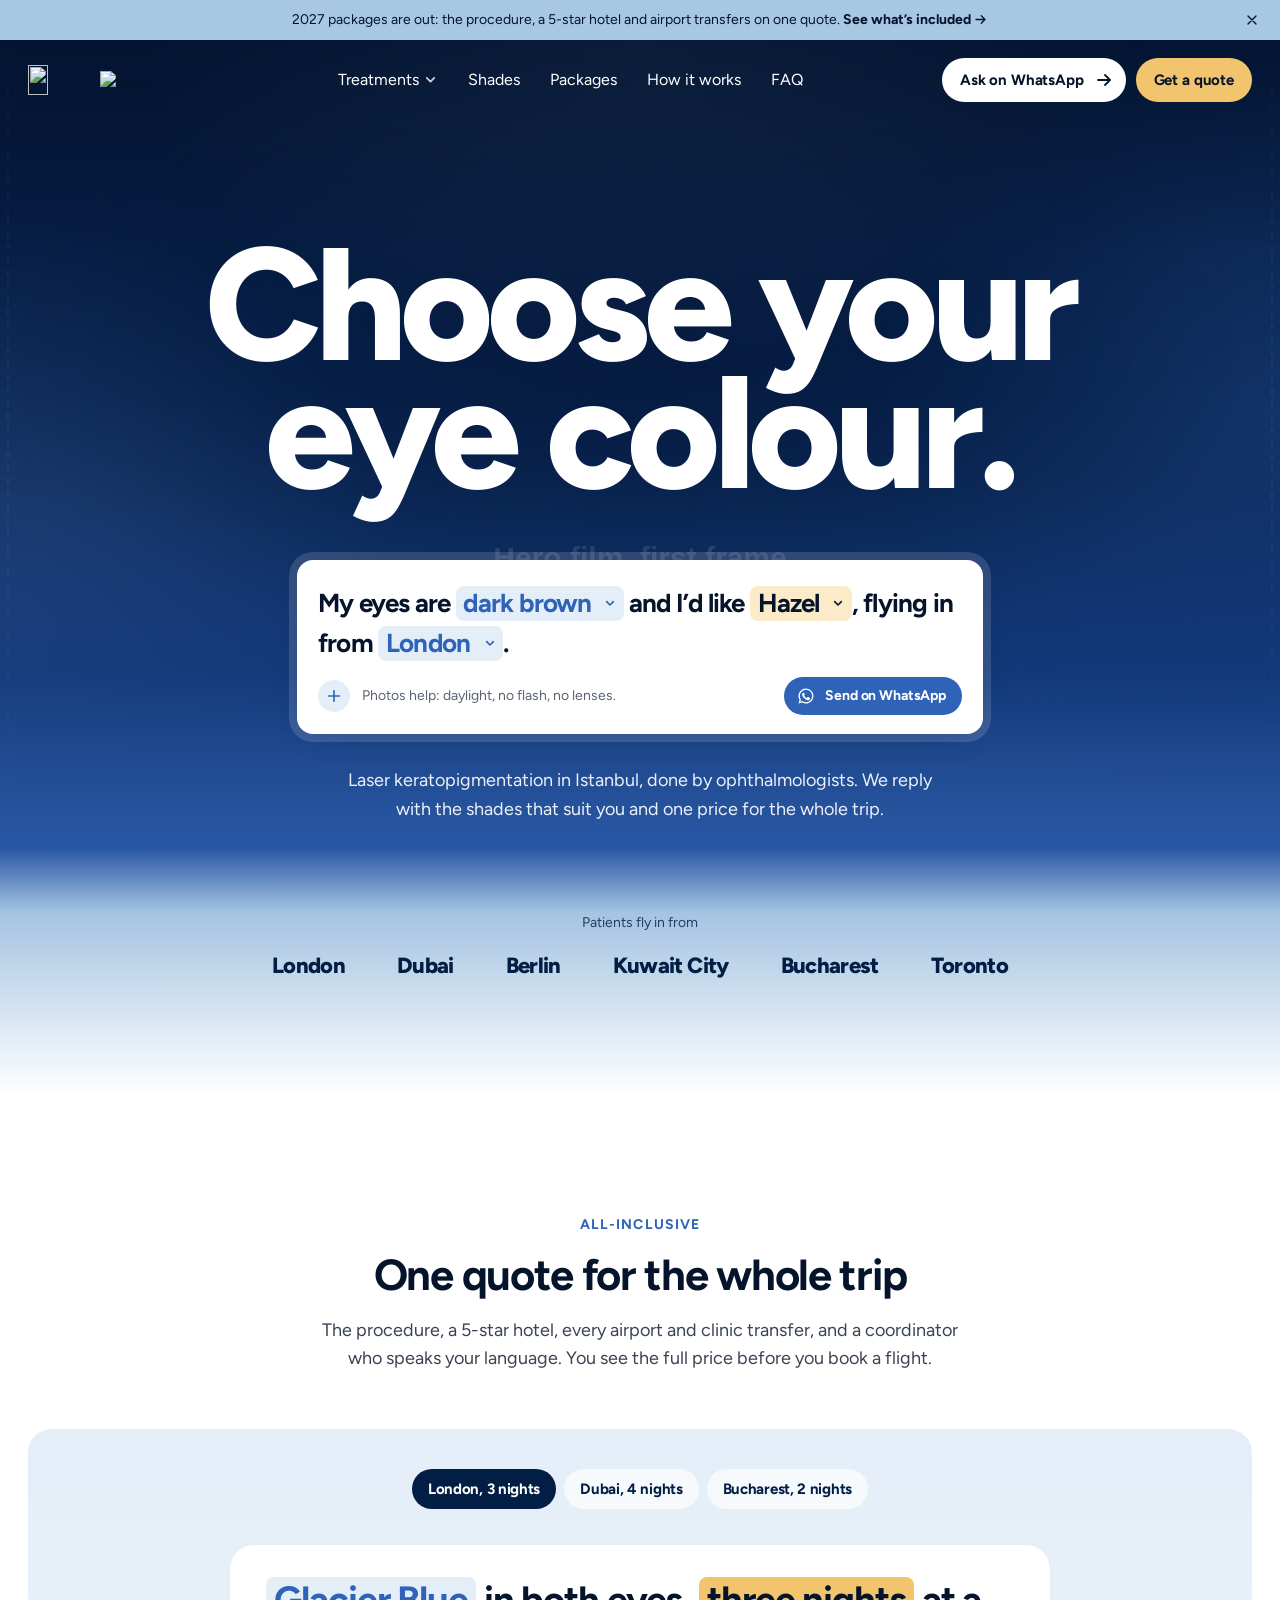
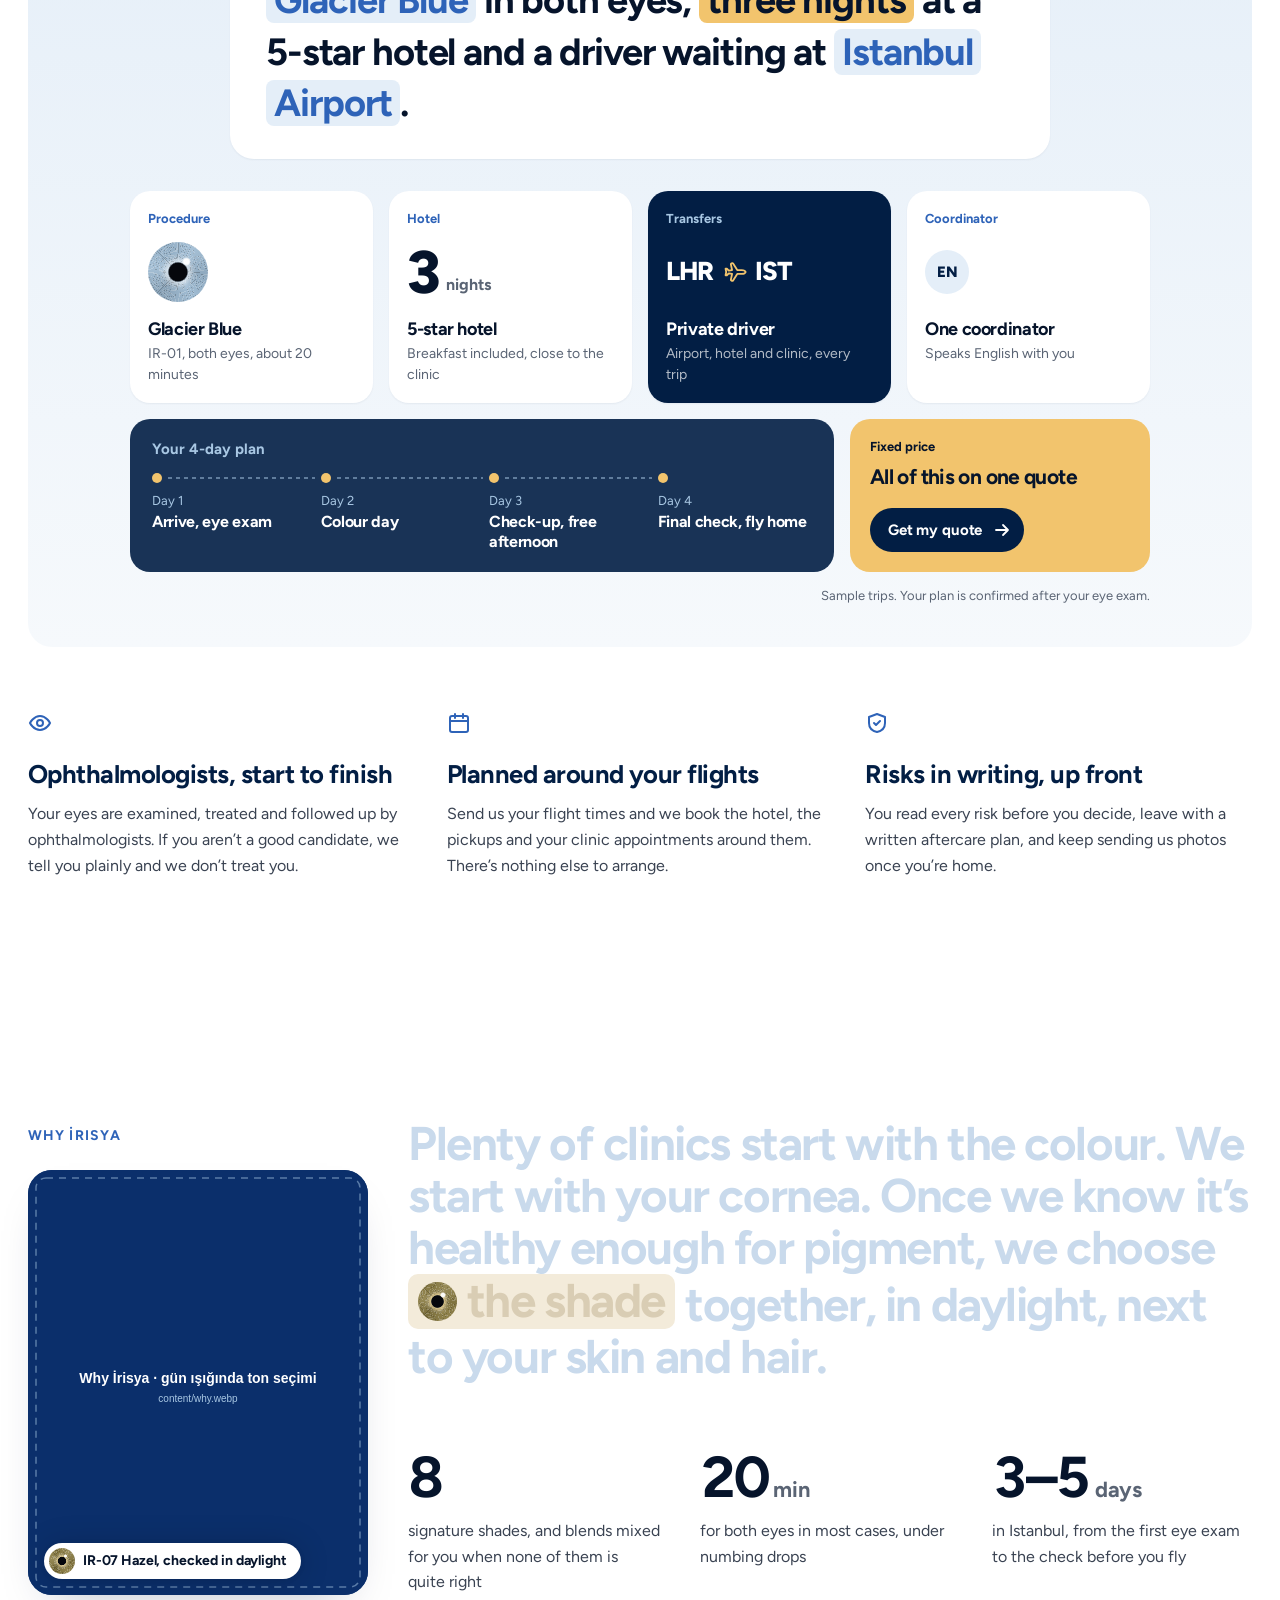
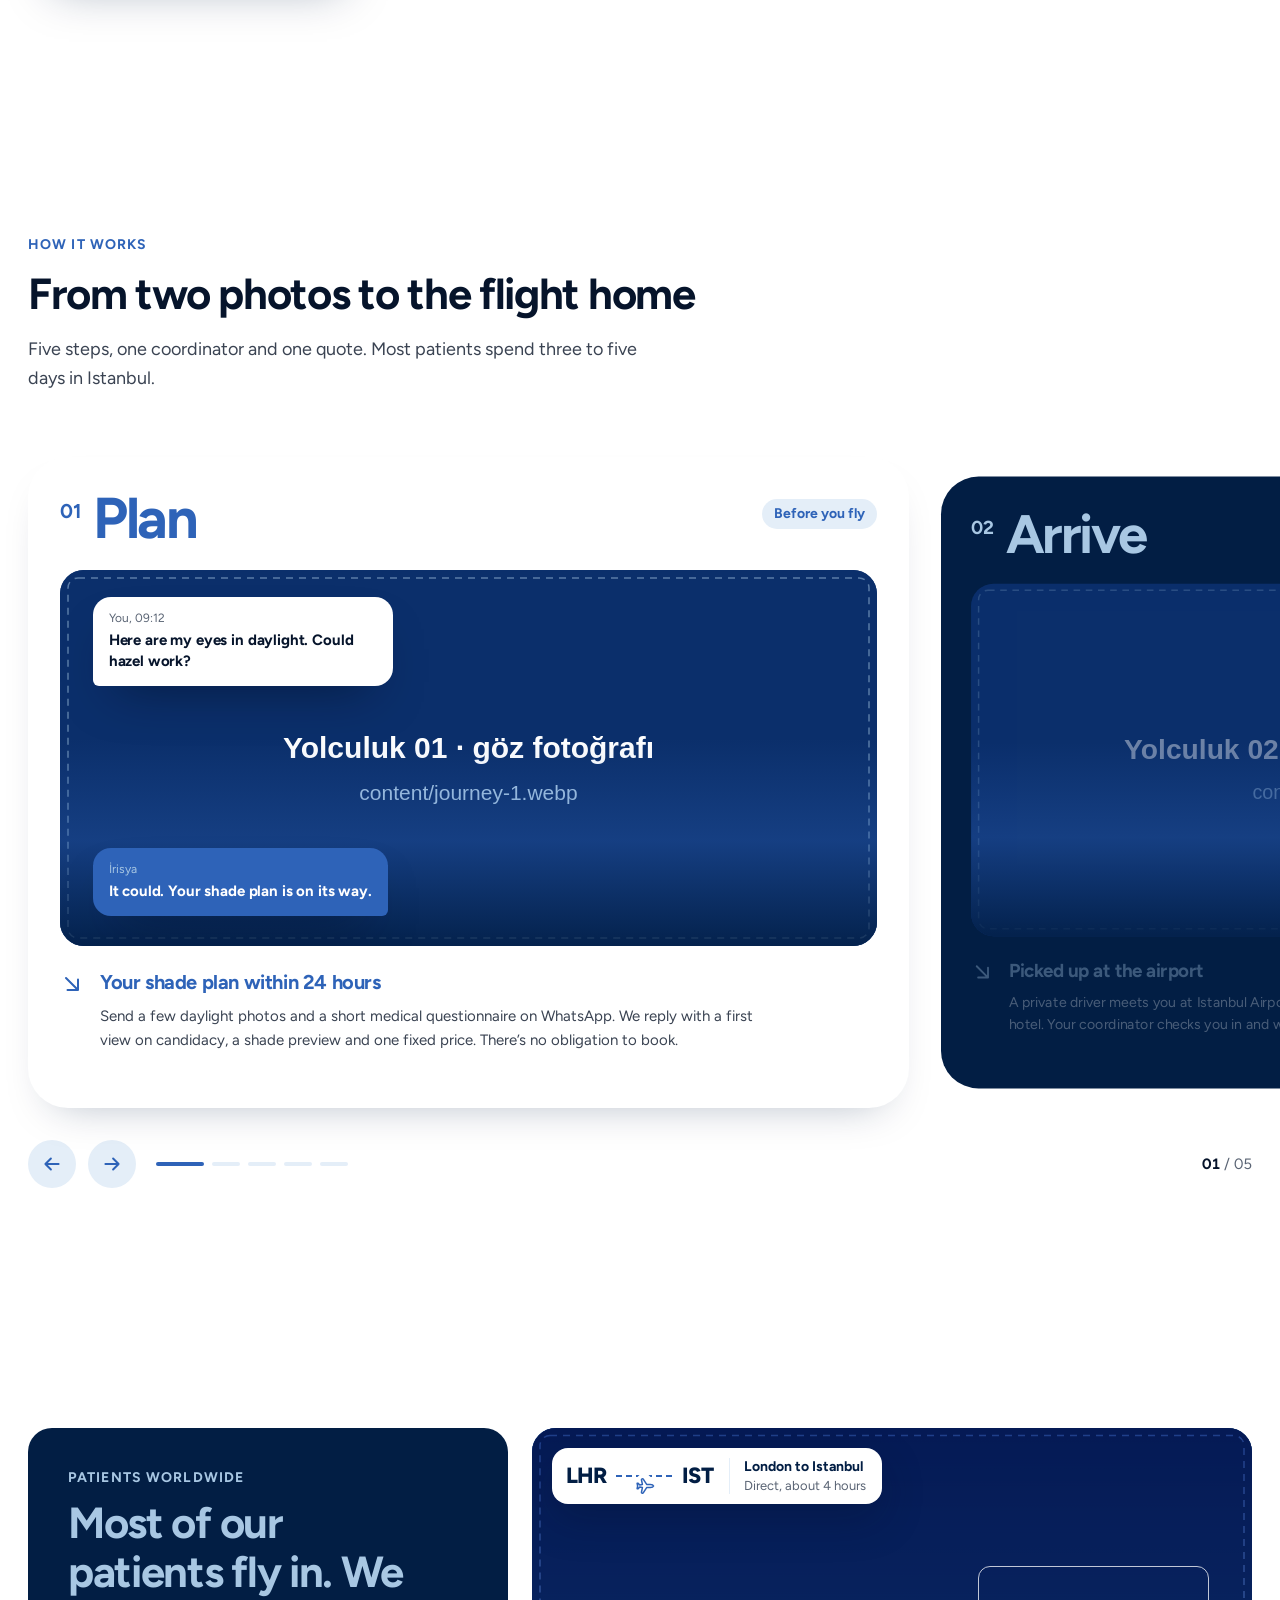
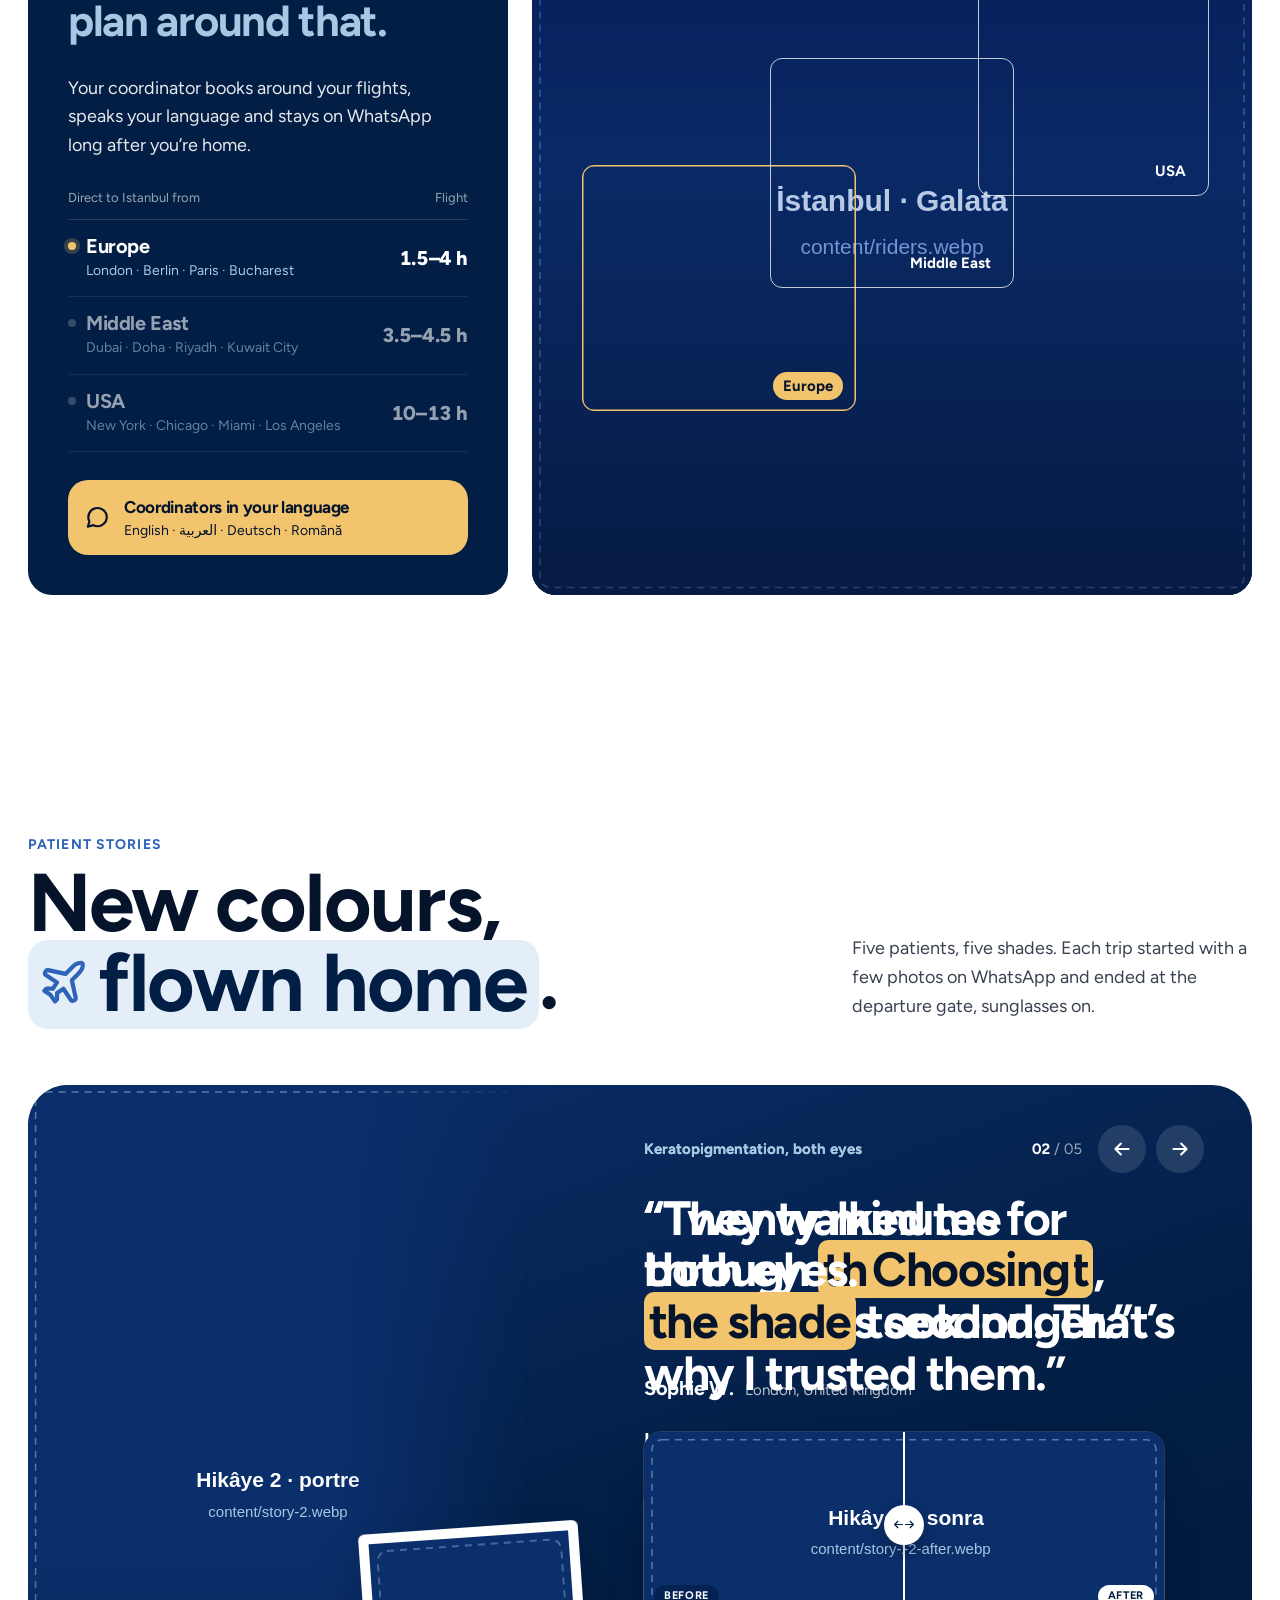
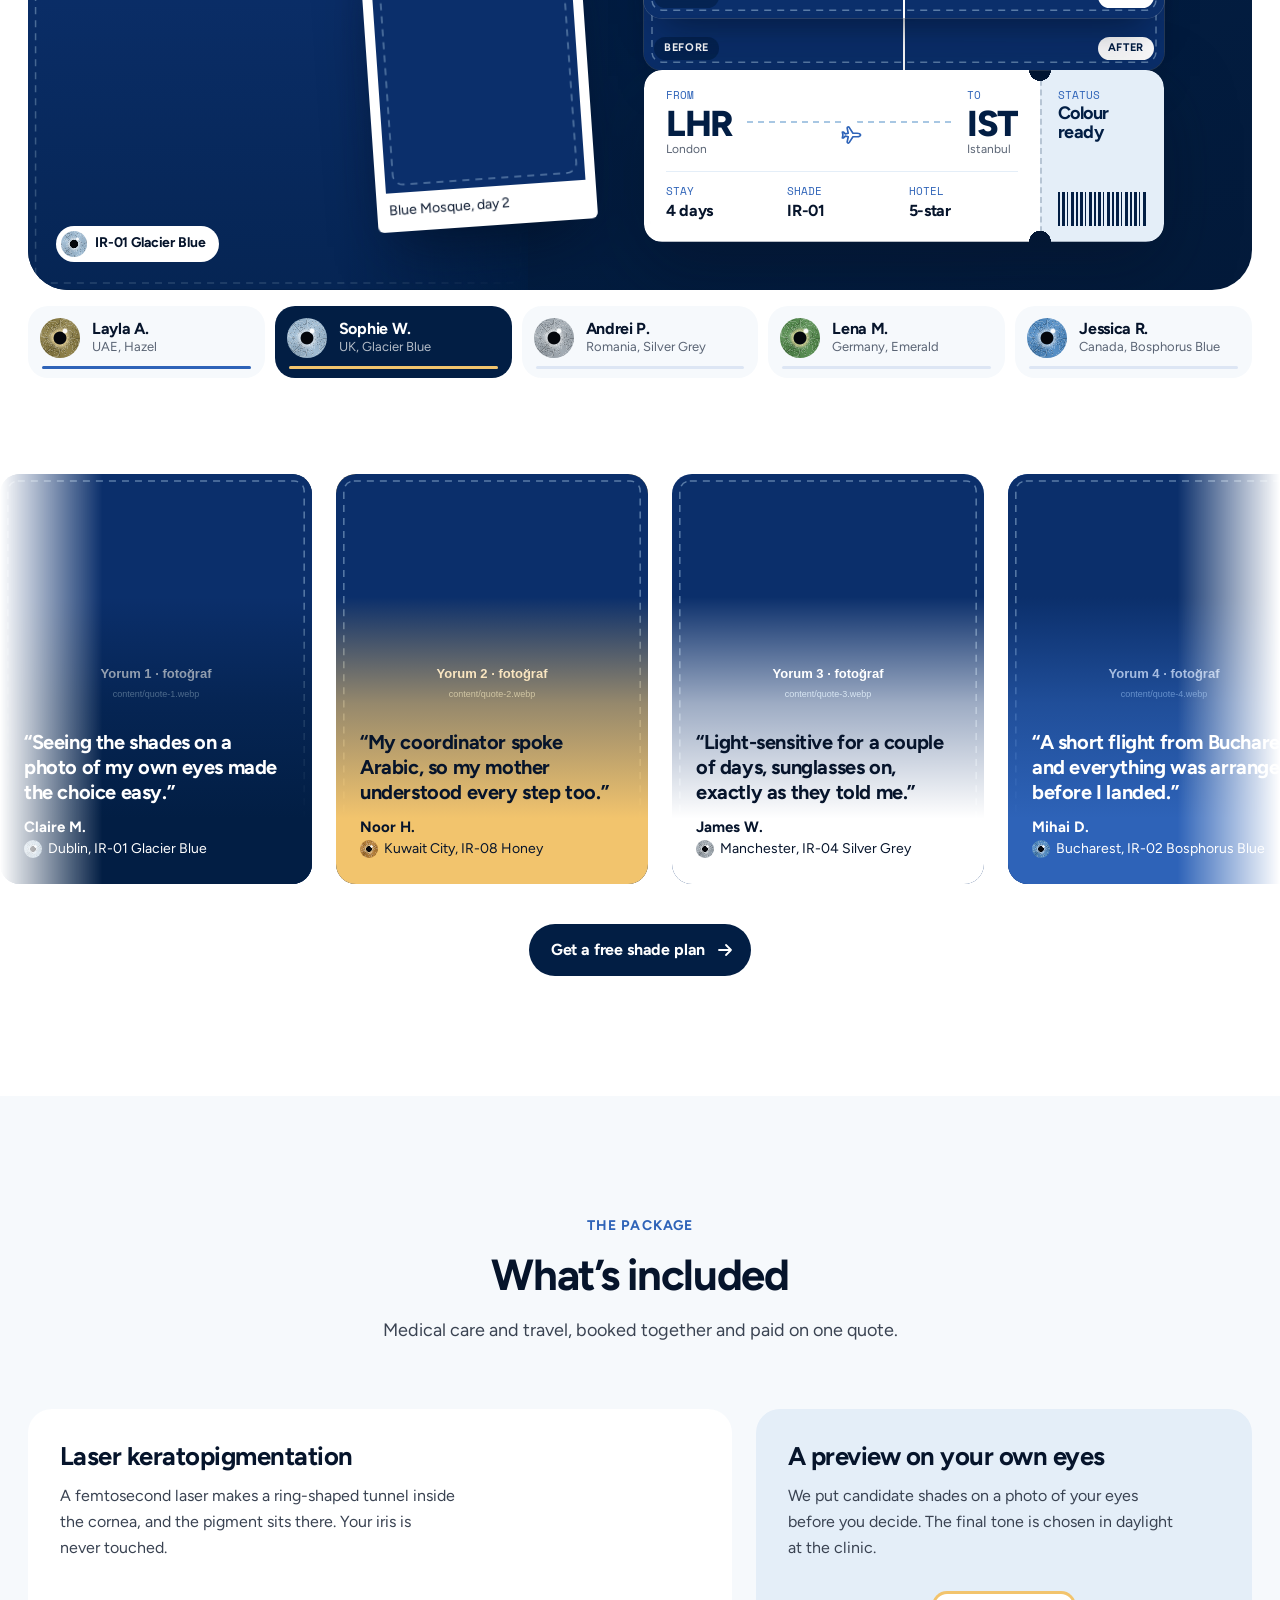
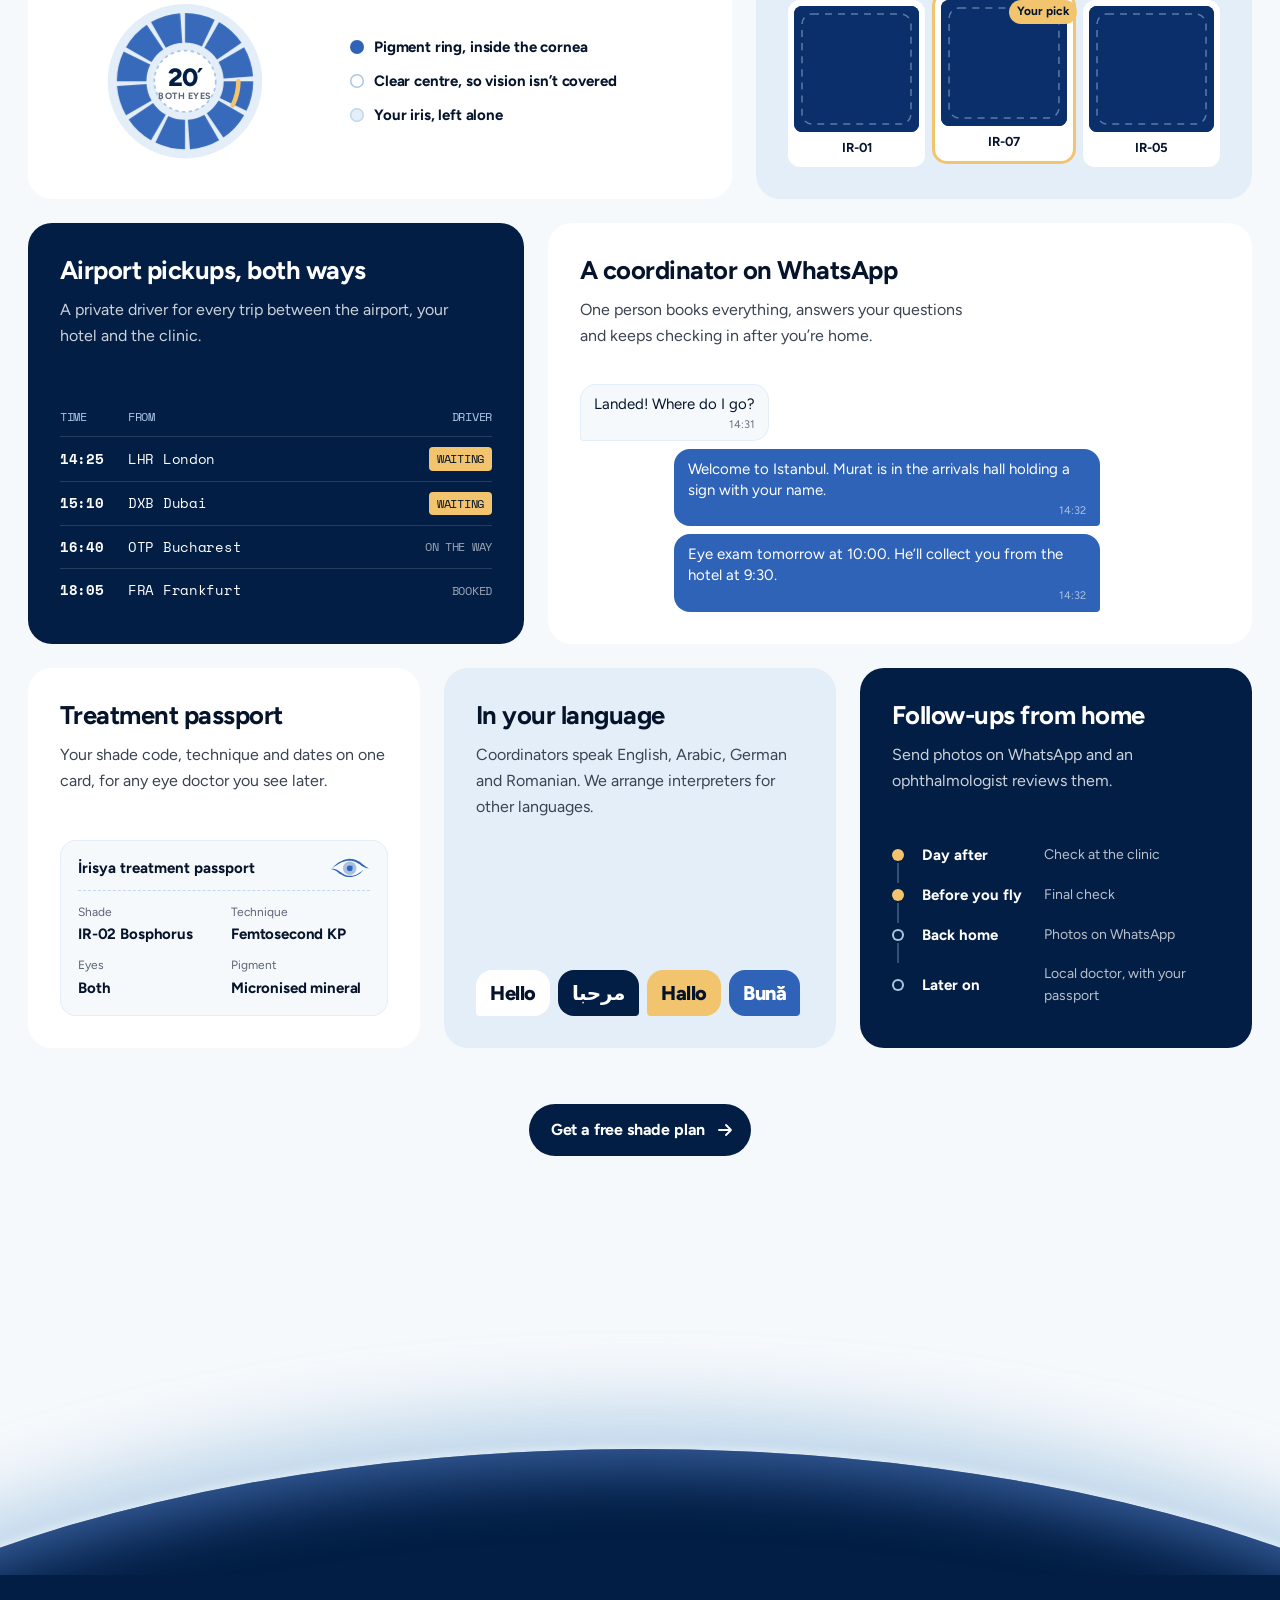
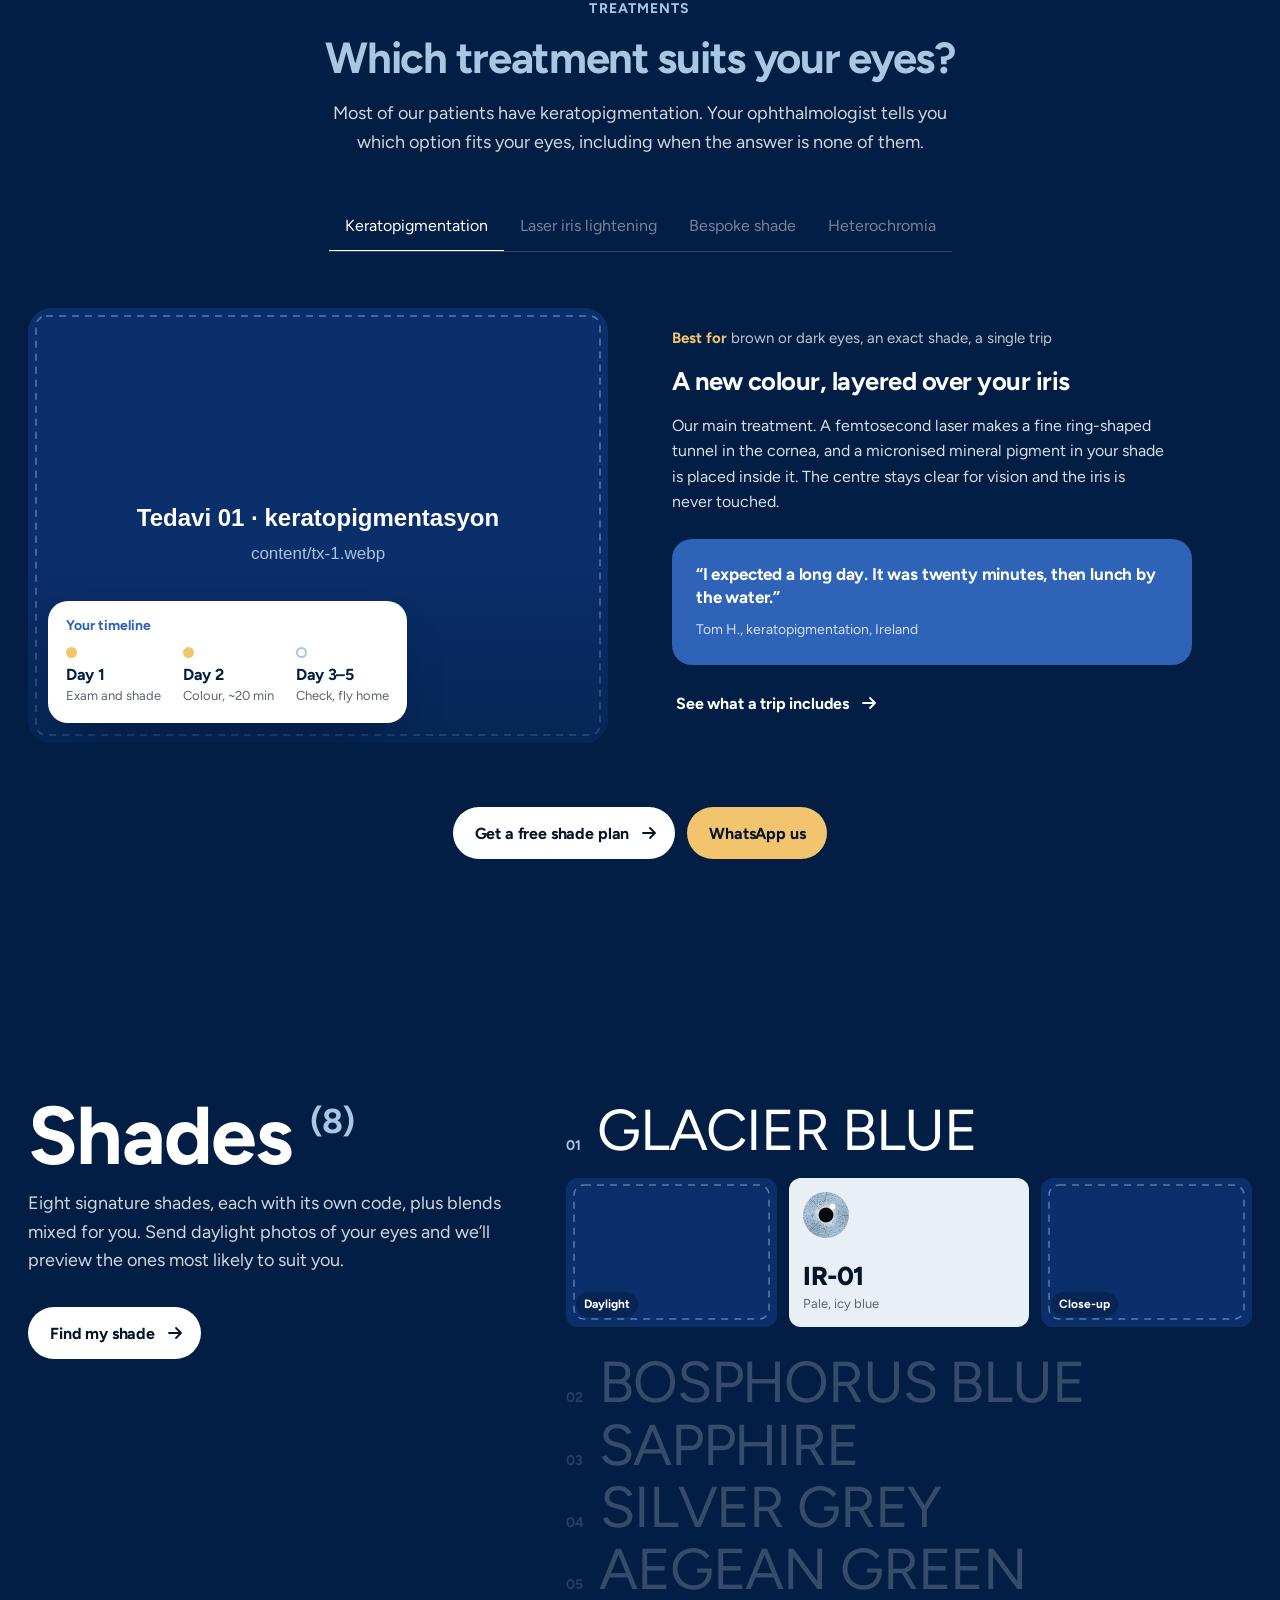
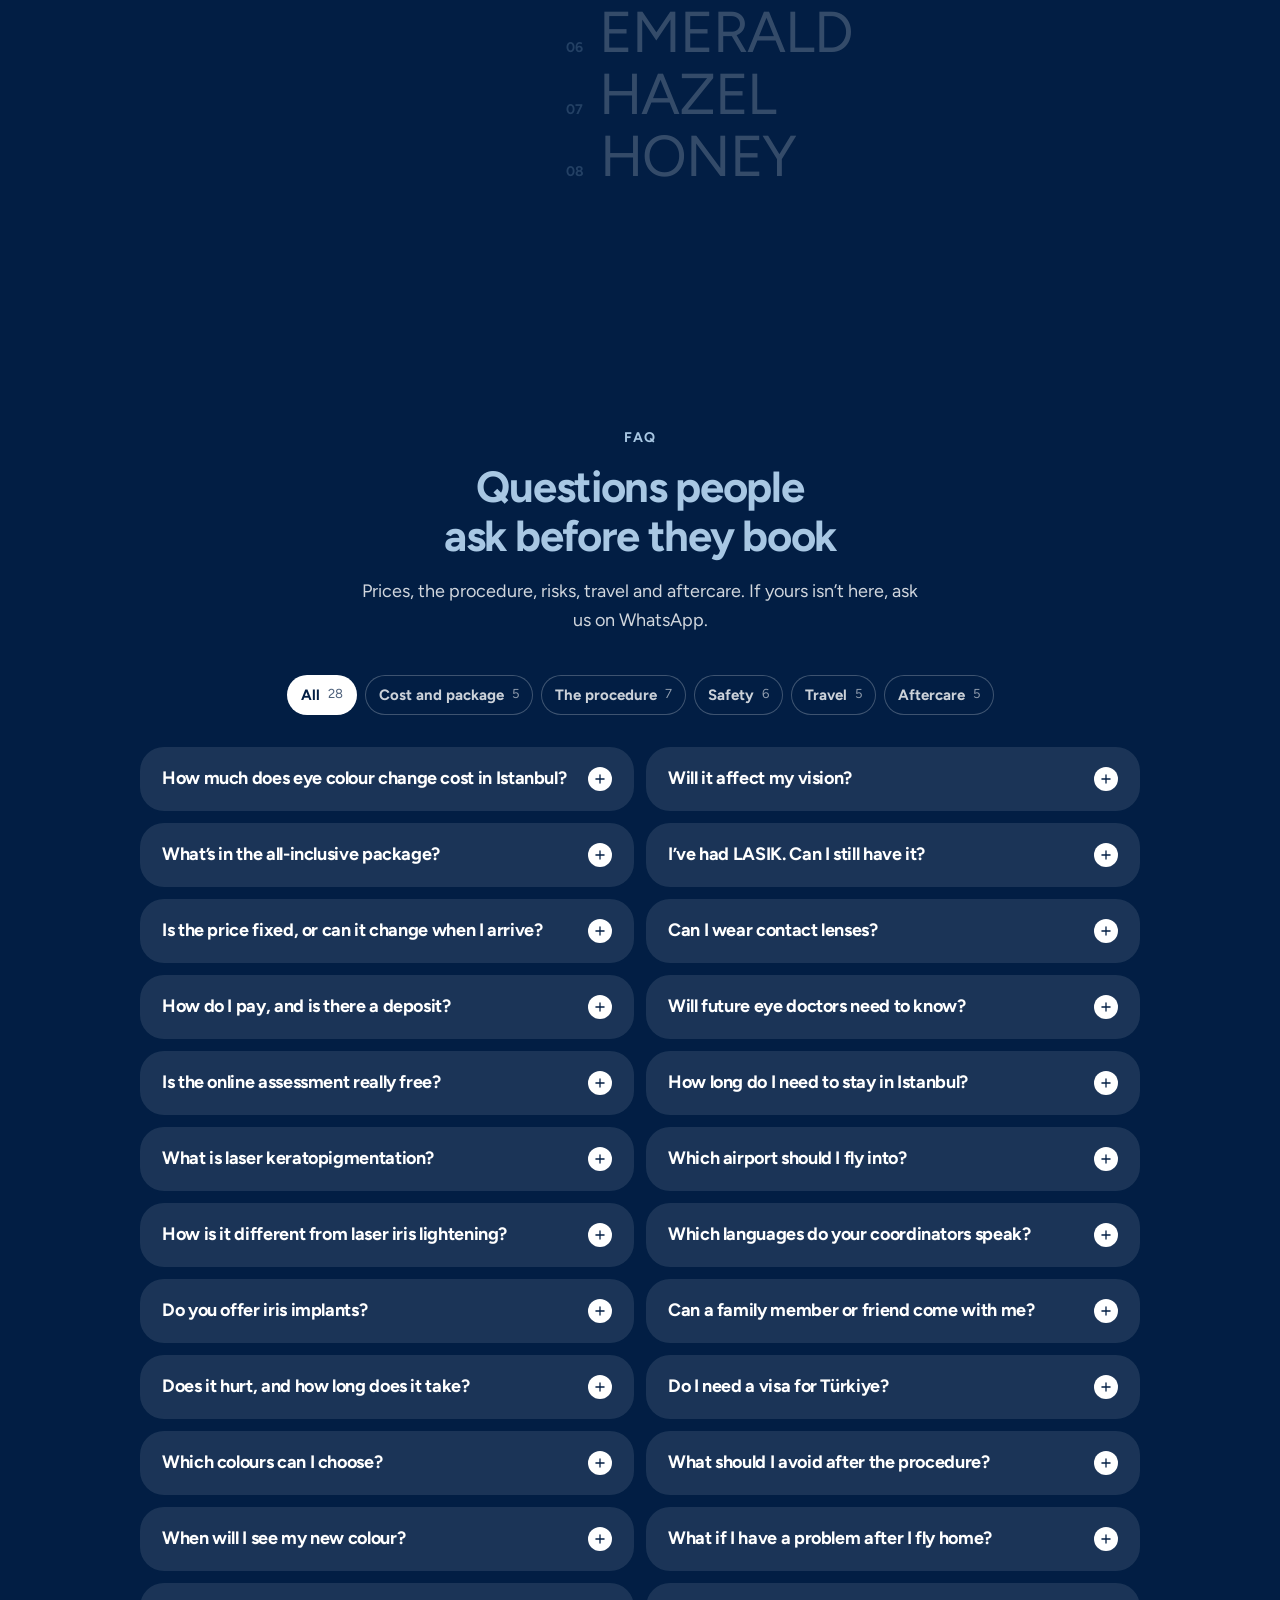
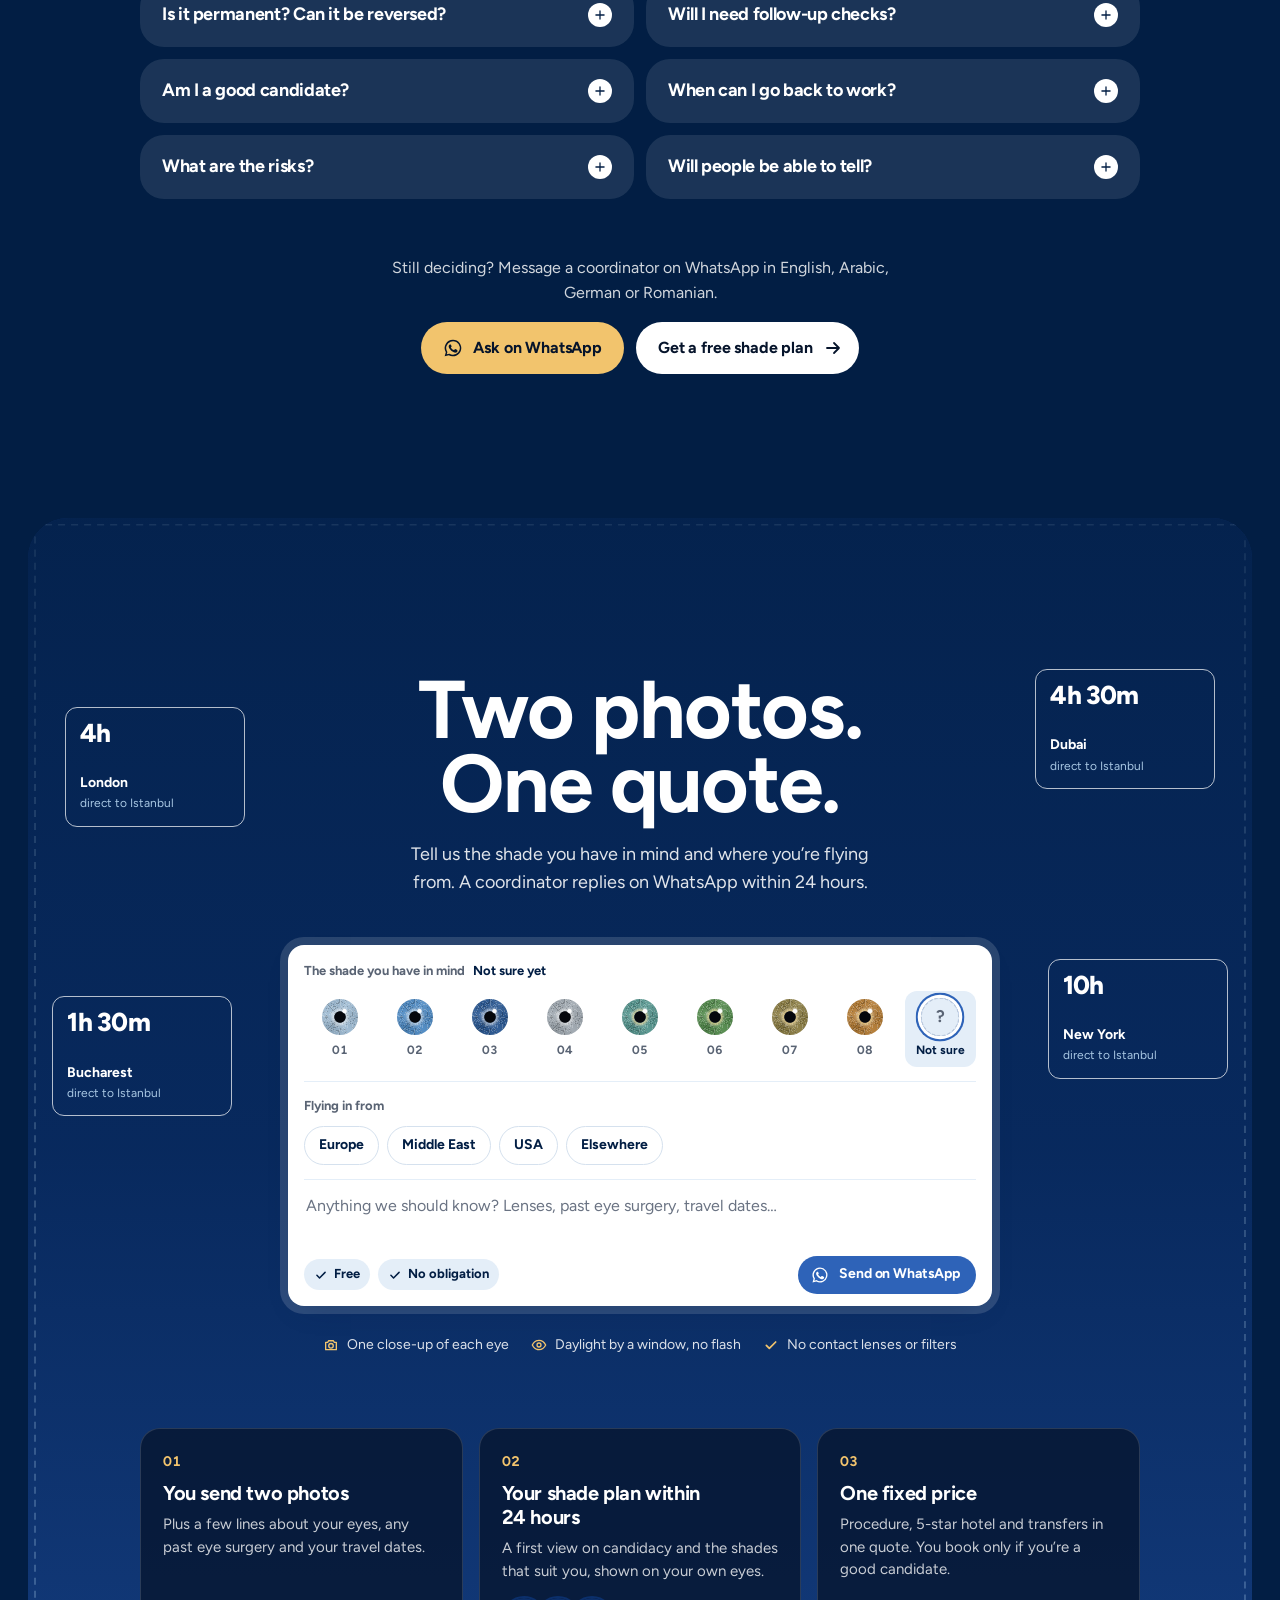
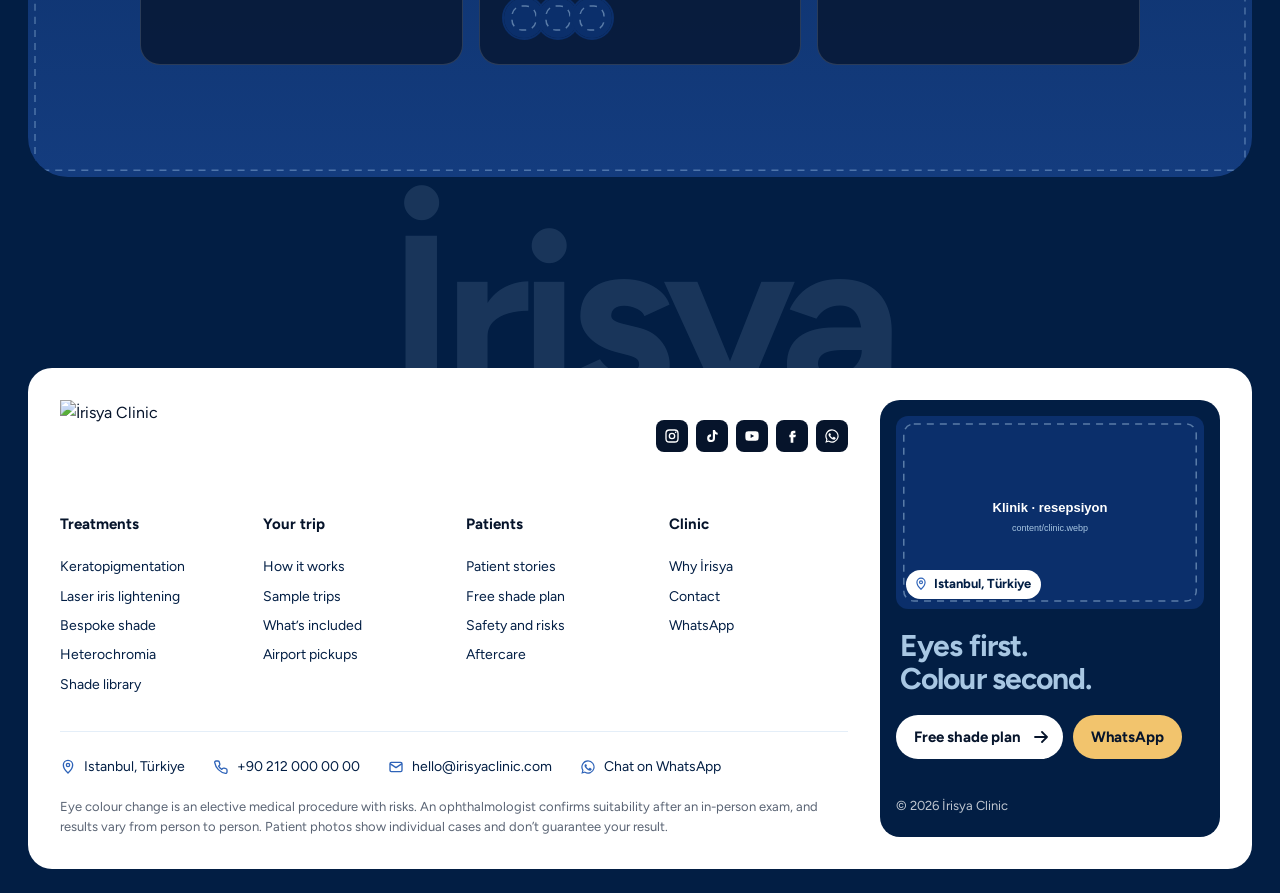
==== irisya-clinic/index.html @ 0fc5d222 "Restore İrisya Clinic site from session history The project folder was deleted on 2026-11-16..19. Co" ====
<!DOCTYPE html>
<html lang="en">
<head>
<meta charset="utf-8">
<meta name="viewport" content="width=device-width, initial-scale=1">
<title>Eye Colour Change in Istanbul | İrisya Clinic</title>
<meta name="description" content="Laser keratopigmentation in Istanbul, planned and performed by ophthalmologists. Eight shades, and one quote for the procedure, a 5-star hotel and airport transfers. Send two photos of your eyes for a free shade plan.">
<meta name="theme-color" content="#021E44">
<link rel="canonical" href="https://www.irisyaclinic.com/">
<meta property="og:type" content="website">
<meta property="og:site_name" content="İrisya Clinic">
<meta property="og:title" content="Eye colour change in Istanbul | İrisya Clinic">
<meta property="og:description" content="Laser keratopigmentation, planned and performed by ophthalmologists. Procedure, hotel and transfers on one quote.">
<meta property="og:image" content="https://www.irisyaclinic.com/assets/img/content/og-image.jpg">
<meta property="og:image:width" content="1200">
<meta property="og:image:height" content="630">
<meta name="twitter:card" content="summary_large_image">
<link rel="icon" type="image/png" sizes="32x32" href="assets/img/brand/favicon-32.png">
<link rel="icon" type="image/png" sizes="192x192" href="assets/img/brand/favicon-192.png">
<link rel="apple-touch-icon" href="assets/img/brand/apple-touch-icon.png">
<link rel="preconnect" href="https://fonts.googleapis.com">
<link rel="preconnect" href="https://fonts.gstatic.com" crossorigin>
<link href="https://fonts.googleapis.com/css2?family=Figtree:wght@400;700;800&family=Space+Mono&display=swap" rel="stylesheet">
<link rel="stylesheet" href="assets/css/style.css?v=15">
<script>document.documentElement.classList.add('js')</script>
<script type="application/ld+json">
{
  "@context": "https://schema.org",
  "@type": "MedicalClinic",
  "name": "İrisya Clinic",
  "description": "Eye colour change in Istanbul for international patients: laser keratopigmentation and laser iris lightening, planned and performed by ophthalmologists.",
  "url": "https://www.irisyaclinic.com/",
  "logo": "https://www.irisyaclinic.com/assets/img/brand/logo-navy.webp",
  "image": "https://www.irisyaclinic.com/assets/img/content/og-image.jpg",
  "telephone": "+90 212 000 00 00",
  "address": { "@type": "PostalAddress", "addressLocality": "Istanbul", "addressCountry": "TR" },
  "availableService": [
    { "@type": "MedicalProcedure", "name": "Laser keratopigmentation (eye colour change)" },
    { "@type": "MedicalProcedure", "name": "Laser iris lightening" },
    { "@type": "MedicalProcedure", "name": "Keratopigmentation for heterochromia and iris defects" }
  ]
}
</script>
</head>
<body>
<a class="skip" href="#main">Skip to content</a>

<svg width="0" height="0" style="position:absolute" aria-hidden="true">
  <defs>
    <!-- eyelids traced from the logo; the iris centre sits at 439.5 223.5 -->
    <symbol id="lids" viewBox="0 0 890 435"><path fill="currentColor" d="M47.0 222.0C52.5 216.7 67.8 201.5 80.0 190.0C92.2 178.5 106.7 164.8 120.0 153.0C133.3 141.2 146.7 129.5 160.0 119.0C173.3 108.5 186.7 98.7 200.0 90.0C213.3 81.3 226.7 74.0 240.0 67.0C253.3 60.0 266.7 53.7 280.0 48.0C293.3 42.3 306.7 37.2 320.0 33.0C333.3 28.8 346.7 25.8 360.0 23.0C373.3 20.2 386.7 17.5 400.0 16.0C413.3 14.5 426.7 14.0 440.0 14.0C453.3 14.0 466.7 14.7 480.0 16.0C493.3 17.3 506.7 19.2 520.0 22.0C533.3 24.8 546.7 28.5 560.0 33.0C573.3 37.5 586.7 42.8 600.0 49.0C613.3 55.2 626.7 62.2 640.0 70.0C653.3 77.8 666.7 86.7 680.0 96.0C693.3 105.3 706.7 115.5 720.0 126.0C733.3 136.5 746.7 148.5 760.0 159.0C773.3 169.5 786.7 180.3 800.0 189.0C813.3 197.7 830.0 206.2 840.0 211.0C850.0 215.8 853.5 215.9 860.0 218.0C866.5 220.1 875.8 222.6 879.0 223.5L879.0 224.0C875.8 224.0 866.5 224.2 860.0 224.0C853.5 223.8 850.0 224.3 840.0 223.0C830.0 221.7 813.3 219.5 800.0 216.0C786.7 212.5 773.3 208.2 760.0 202.0C746.7 195.8 733.3 187.7 720.0 179.0C706.7 170.3 693.3 159.5 680.0 150.0C666.7 140.5 653.3 130.7 640.0 122.0C626.7 113.3 613.3 105.0 600.0 98.0C586.7 91.0 573.3 85.2 560.0 80.0C546.7 74.8 533.3 70.7 520.0 67.0C506.7 63.3 493.3 60.0 480.0 58.0C466.7 56.0 453.3 55.2 440.0 55.0C426.7 54.8 413.3 55.7 400.0 57.0C386.7 58.3 373.3 60.3 360.0 63.0C346.7 65.7 333.3 69.2 320.0 73.0C306.7 76.8 293.3 81.0 280.0 86.0C266.7 91.0 253.3 96.7 240.0 103.0C226.7 109.3 213.3 116.5 200.0 124.0C186.7 131.5 173.3 139.5 160.0 148.0C146.7 156.5 133.3 166.0 120.0 175.0C106.7 184.0 92.2 193.8 80.0 202.0C67.8 210.2 52.5 220.3 47.0 224.0ZM17.0 248.0C18.8 246.7 24.2 242.0 28.0 240.0C31.8 238.0 31.3 237.0 40.0 236.0C48.7 235.0 66.7 232.8 80.0 234.0C93.3 235.2 106.7 238.7 120.0 243.0C133.3 247.3 146.7 253.0 160.0 260.0C173.3 267.0 186.7 276.2 200.0 285.0C213.3 293.8 226.7 304.0 240.0 313.0C253.3 322.0 266.7 331.0 280.0 339.0C293.3 347.0 306.7 354.5 320.0 361.0C333.3 367.5 346.7 373.5 360.0 378.0C373.3 382.5 386.7 385.7 400.0 388.0C413.3 390.3 426.7 391.7 440.0 392.0C453.3 392.3 466.7 391.5 480.0 390.0C493.3 388.5 506.7 386.0 520.0 383.0C533.3 380.0 546.7 376.7 560.0 372.0C573.3 367.3 586.7 361.3 600.0 355.0C613.3 348.7 626.7 341.8 640.0 334.0C653.3 326.2 666.7 317.3 680.0 308.0C693.3 298.7 709.2 286.0 720.0 278.0C730.8 270.0 740.8 263.0 745.0 260.0L745.0 262.0C740.8 266.5 730.8 278.2 720.0 289.0C709.2 299.8 693.3 315.7 680.0 327.0C666.7 338.3 653.3 348.2 640.0 357.0C626.7 365.8 613.3 373.3 600.0 380.0C586.7 386.7 573.3 392.2 560.0 397.0C546.7 401.8 533.3 405.7 520.0 409.0C506.7 412.3 493.3 415.2 480.0 417.0C466.7 418.8 453.3 420.0 440.0 420.0C426.7 420.0 413.3 418.5 400.0 417.0C386.7 415.5 373.3 414.0 360.0 411.0C346.7 408.0 333.3 404.0 320.0 399.0C306.7 394.0 293.3 387.7 280.0 381.0C266.7 374.3 253.3 367.2 240.0 359.0C226.7 350.8 213.3 341.5 200.0 332.0C186.7 322.5 173.3 311.5 160.0 302.0C146.7 292.5 133.3 282.8 120.0 275.0C106.7 267.2 93.3 259.8 80.0 255.0C66.7 250.2 48.7 247.2 40.0 246.0C31.3 244.8 31.8 247.5 28.0 248.0C24.2 248.5 18.8 248.8 17.0 249.0Z"/></symbol>
    <symbol id="logo-mark" viewBox="0 0 890 435"><use href="#lids"/><circle cx="439.5" cy="223.5" r="150" fill="currentColor" opacity=".38"/><circle cx="439.5" cy="223.5" r="64" fill="currentColor"/><circle cx="492" cy="176" r="20" fill="currentColor" opacity=".38"/></symbol>
    <symbol id="i-arrow" viewBox="0 0 20 20"><path d="M4 10h12M11 5l5 5-5 5" fill="none" stroke="currentColor" stroke-width="1.8" stroke-linecap="round" stroke-linejoin="round"/></symbol>
    <symbol id="i-arrow-left" viewBox="0 0 20 20"><path d="M16 10H4M9 5l-5 5 5 5" fill="none" stroke="currentColor" stroke-width="1.8" stroke-linecap="round" stroke-linejoin="round"/></symbol>
    <symbol id="i-arrow-dr" viewBox="0 0 24 24"><path d="M6 6l12 12M18 7.5V18H7.5" fill="none" stroke="currentColor" stroke-width="2" stroke-linecap="round" stroke-linejoin="round"/></symbol>
    <symbol id="i-chev" viewBox="0 0 14 14"><path d="M3.5 5.5L7 9l3.5-3.5" fill="none" stroke="currentColor" stroke-width="1.6" stroke-linecap="round" stroke-linejoin="round"/></symbol>
    <symbol id="i-plus" viewBox="0 0 24 24"><path d="M12 5v14M5 12h14" fill="none" stroke="currentColor" stroke-width="2.2" stroke-linecap="round"/></symbol>
    <symbol id="i-x" viewBox="0 0 24 24"><path d="M6 6l12 12M18 6L6 18" fill="none" stroke="currentColor" stroke-width="2" stroke-linecap="round"/></symbol>
    <symbol id="i-menu" viewBox="0 0 24 24"><path d="M4 8h16M4 16h16" fill="none" stroke="currentColor" stroke-width="2" stroke-linecap="round"/></symbol>
    <symbol id="i-eye" viewBox="0 0 24 24"><g fill="none" stroke="currentColor" stroke-width="2"><path d="M2 12s3.5-7 10-7 10 7 10 7-3.5 7-10 7S2 12 2 12z"/><circle cx="12" cy="12" r="3"/></g></symbol>
    <symbol id="i-calendar" viewBox="0 0 24 24"><g fill="none" stroke="currentColor" stroke-width="2" stroke-linecap="round"><rect x="3" y="5" width="18" height="16" rx="2"/><path d="M3 10h18M8 3v4M16 3v4"/></g></symbol>
    <symbol id="i-shield" viewBox="0 0 24 24"><g fill="none" stroke="currentColor" stroke-width="2" stroke-linecap="round" stroke-linejoin="round"><path d="M12 3l8 3v6c0 5-3.5 8-8 9-4.5-1-8-4-8-9V6z"/><path d="M9 12l2 2 4-4"/></g></symbol>
    <symbol id="i-plane" viewBox="0 0 24 24"><path d="M17.8 19.2L16 11l3.5-3.5C21 6 21.5 4 21 3c-1-.5-3 0-4.5 1.5L13 8 4.8 6.2c-.5-.1-.9.1-1.1.5l-.3.5c-.2.5-.1 1 .3 1.3L9 12l-2 3H4l-1 1 3 2 2 3 1-1v-3l3-2 3.5 5.3c.3.4.8.5 1.3.3l.5-.2c.4-.3.6-.7.5-1.2z" fill="none" stroke="currentColor" stroke-width="2" stroke-linecap="round" stroke-linejoin="round"/></symbol>
    <symbol id="i-car" viewBox="0 0 24 24"><g fill="none" stroke="currentColor" stroke-width="2" stroke-linecap="round" stroke-linejoin="round"><path d="M4 16v-4l2.2-5.2A2 2 0 0 1 8 5.5h8a2 2 0 0 1 1.8 1.3L20 12v4"/><path d="M4 12h16M4 16h16"/><circle cx="7.5" cy="16.5" r="1.6"/><circle cx="16.5" cy="16.5" r="1.6"/></g></symbol>
    <symbol id="i-chat" viewBox="0 0 24 24"><path d="M21 12a8.5 8.5 0 0 1-12.4 7.5L3.5 21l1.5-4.8A8.5 8.5 0 1 1 21 12z" fill="none" stroke="currentColor" stroke-width="2" stroke-linejoin="round"/></symbol>
    <symbol id="i-check" viewBox="0 0 24 24"><path d="M5 12.5l4.5 4.5L19 7.5" fill="none" stroke="currentColor" stroke-width="2.6" stroke-linecap="round" stroke-linejoin="round"/></symbol>
    <symbol id="i-play" viewBox="0 0 24 24"><path d="M8 5.5v13l11-6.5z" fill="currentColor"/></symbol>
    <symbol id="i-pause" viewBox="0 0 24 24"><path d="M8.5 5.5v13M15.5 5.5v13" fill="none" stroke="currentColor" stroke-width="2.6" stroke-linecap="round"/></symbol>
    <symbol id="i-dot" viewBox="0 0 24 24"><circle cx="12" cy="12" r="4" fill="currentColor"/></symbol>
    <symbol id="i-pin" viewBox="0 0 24 24"><g fill="none" stroke="currentColor" stroke-width="2"><path d="M12 21s-7-6.2-7-12a7 7 0 0 1 14 0c0 5.8-7 12-7 12z"/><circle cx="12" cy="9" r="2.5"/></g></symbol>
    <symbol id="i-phone" viewBox="0 0 24 24"><path d="M21 16.5v3a2 2 0 0 1-2.2 2A19.8 19.8 0 0 1 2.5 5.2 2 2 0 0 1 4.5 3h3a2 2 0 0 1 2 1.7c.1.9.4 1.8.7 2.7a2 2 0 0 1-.5 2.1L8.4 10.8a16 16 0 0 0 4.8 4.8l1.3-1.3a2 2 0 0 1 2.1-.5c.9.3 1.8.6 2.7.7a2 2 0 0 1 1.7 2z" fill="none" stroke="currentColor" stroke-width="2" stroke-linejoin="round"/></symbol>
    <symbol id="i-mail" viewBox="0 0 24 24"><g fill="none" stroke="currentColor" stroke-width="2" stroke-linejoin="round"><rect x="3" y="5" width="18" height="14" rx="2"/><path d="M3 7l9 6 9-6"/></g></symbol>
    <symbol id="i-camera" viewBox="0 0 24 24"><g fill="none" stroke="currentColor" stroke-width="2" stroke-linejoin="round"><path d="M4 8h3l1.6-2.4h6.8L17 8h3v11H4z"/><circle cx="12" cy="13.2" r="3.4"/></g></symbol>
    <symbol id="i-whatsapp" viewBox="0 0 24 24"><path fill="currentColor" d="M12 2a10 10 0 0 0-8.6 15.1L2 22l5-1.3A10 10 0 1 0 12 2zm0 18.2c-1.5 0-3-.4-4.2-1.2l-.3-.2-3 .8.8-2.9-.2-.3A8.2 8.2 0 1 1 12 20.2zm4.5-6.1c-.2-.1-1.5-.7-1.7-.8-.2-.1-.4-.1-.6.1l-.8 1c-.1.2-.3.2-.5.1a6.7 6.7 0 0 1-3.3-2.9c-.2-.4.2-.4.7-1.3.1-.2 0-.3 0-.4l-.8-1.8c-.2-.5-.4-.4-.6-.4h-.5a1 1 0 0 0-.7.3 3 3 0 0 0-.9 2.2 5.2 5.2 0 0 0 1.1 2.7 11.8 11.8 0 0 0 4.5 4c1.7.7 2.4.8 3.2.6.5-.1 1.5-.6 1.7-1.2.2-.6.2-1.1.2-1.2-.1-.1-.2-.2-.5-.3z"/></symbol>
    <symbol id="i-instagram" viewBox="0 0 24 24"><g fill="none" stroke="currentColor" stroke-width="2"><rect x="3" y="3" width="18" height="18" rx="5"/><circle cx="12" cy="12" r="4"/></g><circle cx="17.5" cy="6.5" r="1.2" fill="currentColor"/></symbol>
    <symbol id="i-youtube" viewBox="0 0 24 24"><path fill="currentColor" d="M21.6 7.2a2.5 2.5 0 0 0-1.8-1.8C18.2 5 12 5 12 5s-6.2 0-7.8.4A2.5 2.5 0 0 0 2.4 7.2 26 26 0 0 0 2 12a26 26 0 0 0 .4 4.8 2.5 2.5 0 0 0 1.8 1.8C5.8 19 12 19 12 19s6.2 0 7.8-.4a2.5 2.5 0 0 0 1.8-1.8A26 26 0 0 0 22 12a26 26 0 0 0-.4-4.8zM10 15V9l5.2 3z"/></symbol>
    <symbol id="i-facebook" viewBox="0 0 24 24"><path fill="currentColor" d="M14 8h3V4h-3a4 4 0 0 0-4 4v2H8v4h2v8h4v-8h3l1-4h-4V8.5c0-.3.2-.5.5-.5z"/></symbol>
    <symbol id="i-tiktok" viewBox="0 0 24 24"><path fill="currentColor" d="M16.5 3c.3 2.3 1.7 3.8 4 4v3.2c-1.5 0-2.8-.4-4-1.2v6.1A5.9 5.9 0 1 1 10.6 9.3v3.3a2.7 2.7 0 1 0 2.7 2.6V3z"/></symbol>
  </defs>
</svg>

<div class="announce" id="announce">
  2027 packages are out: the procedure, a 5-star hotel and airport transfers on one quote. <a href="#packages">See what’s included<svg><use href="#i-arrow"/></svg></a>
  <button class="x" type="button" aria-label="Close announcement" id="announceClose"><svg><use href="#i-x"/></svg></button>
</div>

<header class="nav" id="nav">
  <div class="container">
    <a class="brand" href="#main" aria-label="İrisya Clinic, back to top">
      <img class="mark" src="assets/img/brand/mark-light.webp" width="332" height="160" alt="">
      <img class="word" src="assets/img/brand/wordmark-white.webp" width="526" height="96" alt="İrisya">
    </a>
    <nav class="nav-links" aria-label="Main">
      <div class="nav-item">
        <a class="top" href="#treatments">Treatments <svg><use href="#i-chev"/></svg></a>
        <div class="dropdown">
          <a href="#treatments" data-tab-link="kerato"><span class="iris cool" style="--c:#4F8BC4"></span><span><b>Laser keratopigmentation</b><small>A chosen shade, layered over your iris</small></span></a>
          <a href="#treatments" data-tab-link="lighten"><span class="iris" style="--c:#7A6A55"></span><span><b>Laser iris lightening</b><small>Gradual and pigment-free</small></span></a>
          <a href="#treatments" data-tab-link="bespoke"><span class="iris" style="--c:#8C7E45"></span><span><b>Bespoke shade</b><small>Eight shades, or a blend of your own</small></span></a>
          <a href="#treatments" data-tab-link="hetero"><span class="iris" style="--c:#558C4E"></span><span><b>Heterochromia</b><small>Two eyes, one colour</small></span></a>
        </div>
      </div>
      <a class="top" href="#shades">Shades</a>
      <a class="top" href="#packages">Packages</a>
      <a class="top" href="#how">How it works</a>
      <a class="top" href="#faq">FAQ</a>
    </nav>
    <div class="nav-actions">
      <a class="btn btn-white btn-pill btn-sm" href="#" data-whatsapp>Ask on WhatsApp <svg class="arr"><use href="#i-arrow"/></svg></a>
      <a class="btn btn-honey btn-sm" href="#plan">Get a quote</a>
      <button class="menu-btn" type="button" id="menuBtn" aria-label="Open menu" aria-expanded="false" aria-controls="mobileMenu"><svg><use href="#i-menu"/></svg></button>
    </div>
  </div>
  <div class="mobile-menu" id="mobileMenu">
    <a href="#treatments">Treatments</a>
    <a href="#shades">Shades</a>
    <a href="#packages">Packages</a>
    <a href="#how">How it works</a>
    <a href="#stories">Patient stories</a>
    <a href="#faq">FAQ</a>
    <div class="btn-row">
      <a class="btn btn-white btn-pill btn-sm" href="#" data-whatsapp>Ask on WhatsApp <svg class="arr"><use href="#i-arrow"/></svg></a>
      <a class="btn btn-honey btn-sm" href="#plan">Get a quote</a>
    </div>
  </div>
</header>

<main id="main">

<!-- Hero -->
<section class="hero" id="top">
  <!-- Hero film: 16 s loop (eye, Istanbul, pickup, hotel, exam). The script picks the 1080p, 720p or
       portrait file and starts it at 1 s, the frame hero.webp shows, so poster and film line up. -->
  <div class="hero-film" aria-hidden="true">
    <picture class="hero-poster">
      <source media="(prefers-reduced-motion: reduce) and (max-aspect-ratio: 4/5) and (max-width: 700px)" srcset="assets/img/content/hero-still-portrait.webp" width="608" height="1080">
      <source media="(prefers-reduced-motion: reduce)" srcset="assets/img/content/hero-still.webp" width="1920" height="1080">
      <source media="(max-aspect-ratio: 4/5) and (max-width: 700px)" srcset="assets/img/content/hero-portrait.webp" width="608" height="1080">
      <img src="assets/img/content/hero.webp" data-ph="Hero film, first frame" width="1920" height="1080" alt="" fetchpriority="high" decoding="async">
    </picture>
    <video class="hero-video" id="heroVideo" muted loop playsinline preload="none" disablepictureinpicture disableremoteplayback tabindex="-1"
           data-hd="assets/img/content/hero" data-sd="assets/img/content/hero-720" data-portrait="assets/img/content/hero-portrait"></video>
  </div>

  <div class="container">
    <h1 class="t-hero">Choose your eye colour.</h1>

    <form class="plan" id="plan" autocomplete="off">
      <div class="plan-card">
        <p class="plan-q">
          My eyes are
          <span class="pick"><select id="pNow" aria-label="Your eye colour now">
            <option>dark brown</option><option>brown</option><option>hazel</option><option>green</option><option>grey</option><option>blue</option>
          </select></span>
          and I’d like
          <span class="pick want"><select id="pWant" aria-label="The shade you'd like">
            <option value="IR-01 Glacier Blue">Glacier Blue</option>
            <option value="IR-02 Bosphorus Blue">Bosphorus Blue</option>
            <option value="IR-03 Sapphire">Sapphire</option>
            <option value="IR-04 Silver Grey">Silver Grey</option>
            <option value="IR-05 Aegean Green">Aegean Green</option>
            <option value="IR-06 Emerald">Emerald</option>
            <option value="IR-07 Hazel" selected>Hazel</option>
            <option value="IR-08 Honey">Honey</option>
            <option value="">a shade you suggest</option>
          </select></span>,
          flying in from
          <span class="pick"><select id="pFrom" aria-label="Where you'd fly from">
            <option>London</option><option>Dubai</option><option>Berlin</option><option>Kuwait City</option><option>Doha</option><option>Bucharest</option><option>Amsterdam</option><option>New York</option><option>Toronto</option><option value="">somewhere else</option>
          </select></span>.
        </p>
        <div class="plan-files" id="planFiles" hidden><svg><use href="#i-camera"/></svg><span></span><button type="button" aria-label="Remove photos"><svg><use href="#i-x"/></svg></button></div>
        <div class="plan-row">
          <label class="icon-btn" title="Add photos of your eyes">
            <input type="file" id="planPhotos" accept="image/*" multiple class="sr-only">
            <svg><use href="#i-plus"/></svg>
            <span class="sr-only">Add photos of your eyes</span>
          </label>
          <span class="plan-note">Photos help: daylight, no flash, no lenses.</span>
          <button type="submit" class="btn btn-iris"><svg><use href="#i-whatsapp"/></svg>Send on WhatsApp</button>
        </div>
      </div>
    </form>

    <p class="hero-sub">Laser keratopigmentation in Istanbul, done by ophthalmologists. We reply with the shades that suit you and one price for the whole trip.</p>

    <div class="cities">
      <p>Patients fly in from</p>
      <ul>
        <li>London</li><li>Dubai</li><li>Berlin</li><li>Kuwait City</li><li>Bucharest</li><li>Toronto</li>
      </ul>
    </div>
  </div>

  <div class="hero-foot">
    <p class="hero-reel" aria-hidden="true"><span class="reel-n" id="reelN">01</span><span class="reel-bar"><i id="reelBar"></i></span><span class="reel-label" id="reelLabel">Laser eye colour change</span></p>
    <button class="hero-toggle" id="heroToggle" type="button" aria-label="Pause background video" hidden>
      <svg class="ico-pause"><use href="#i-pause"/></svg><svg class="ico-play"><use href="#i-play"/></svg>
    </button>
  </div>
</section>

<!-- All-inclusive packages -->
<section class="section vision" id="packages">
  <div class="container">
    <div class="sec-head center wide" data-reveal>
      <p class="eyebrow">All-inclusive</p>
      <h2 class="t-h2">One quote for the whole trip</h2>
      <p class="lead">The procedure, a 5-star hotel, every airport and clinic transfer, and a coordinator who speaks your language. You see the full price before you book a flight.</p>
    </div>

    <div class="trip-card" id="tripCard" data-reveal>
      <div class="trip-tabs" role="group" aria-label="Sample trips">
        <button type="button" aria-pressed="true" data-trip="0">London, 3 nights</button>
        <button type="button" aria-pressed="false" data-trip="1">Dubai, 4 nights</button>
        <button type="button" aria-pressed="false" data-trip="2">Bucharest, 2 nights</button>
      </div>

      <div class="ask" aria-live="polite">
        <p class="ask-text" id="askText"><mark>Glacier Blue</mark> in both eyes, <mark class="h">three nights</mark> at a 5-star hotel and a driver waiting at <mark>Istanbul Airport</mark>.</p>
      </div>

      <div class="pkgs">
        <article class="pk" data-k="shade">
          <span class="pk-k">Procedure</span>
          <div class="pk-vis"><span class="iris cool" data-f="iris" style="--c:#9DBAD2"></span></div>
          <b class="t" data-f="shade">Glacier Blue</b>
          <small data-f="shadeMeta">IR-01, both eyes, about 20 minutes</small>
        </article>
        <article class="pk" data-k="hotel">
          <span class="pk-k">Hotel</span>
          <div class="pk-vis"><span class="pk-big" data-f="nights">3</span><span class="unit">nights</span></div>
          <b class="t">5-star hotel</b>
          <small>Breakfast included, close to the clinic</small>
        </article>
        <article class="pk navy" data-k="transfer">
          <span class="pk-k">Transfers</span>
          <div class="pk-vis pk-route"><span data-f="from">LHR</span><svg><use href="#i-plane"/></svg><span>IST</span></div>
          <b class="t">Private driver</b>
          <small>Airport, hotel and clinic, every trip</small>
        </article>
        <article class="pk" data-k="coord">
          <span class="pk-k">Coordinator</span>
          <div class="pk-vis pk-langs" data-f="langs"><i>EN</i></div>
          <b class="t">One coordinator</b>
          <small data-f="langNames">Speaks English with you</small>
        </article>
      </div>

      <div class="trip-foot">
        <div class="days" id="tripDays">
          <p class="days-k">Your <span data-f="days">4</span>-day plan</p>
          <ol data-f="plan">
            <li><span>Day 1</span><b>Arrive, eye exam</b></li>
            <li><span>Day 2</span><b>Colour day</b></li>
            <li><span>Day 3</span><b>Check-up, free afternoon</b></li>
            <li><span>Day 4</span><b>Final check, fly home</b></li>
          </ol>
        </div>
        <div class="price">
          <span class="price-k">Fixed price</span>
          <b>All of this on one quote</b>
          <a class="btn btn-navy btn-pill btn-sm" href="#plan">Get my quote <svg class="arr"><use href="#i-arrow"/></svg></a>
        </div>
      </div>
      <p class="trip-note">Sample trips. Your plan is confirmed after your eye exam.</p>
    </div>

    <div class="features">
      <div class="feature" data-reveal>
        <svg><use href="#i-eye"/></svg>
        <h3 class="t-h3">Ophthalmologists, start to finish</h3>
        <p>Your eyes are examined, treated and followed up by ophthalmologists. If you aren’t a good candidate, we tell you plainly and we don’t treat you.</p>
      </div>
      <div class="feature" data-reveal>
        <svg><use href="#i-calendar"/></svg>
        <h3 class="t-h3">Planned around your flights</h3>
        <p>Send us your flight times and we book the hotel, the pickups and your clinic appointments around them. There’s nothing else to arrange.</p>
      </div>
      <div class="feature" data-reveal>
        <svg><use href="#i-shield"/></svg>
        <h3 class="t-h3">Risks in writing, up front</h3>
        <p>You read every risk before you decide, leave with a written aftercare plan, and keep sending us photos once you’re home.</p>
      </div>
    </div>
  </div>
</section>

<!-- Why İrisya -->
<section class="section why" id="why">
  <div class="container">
    <div class="why-grid">
      <p class="eyebrow">Why İrisya</p>
      <h2 class="statement" id="whyText">Plenty of clinics start with the colour. We start with your cornea. Once we know it’s healthy enough for pigment, we choose <mark><span class="iris" aria-hidden="true"></span>the shade</mark> together, in daylight, next to your skin and hair.</h2>
      <figure class="why-photo" data-reveal>
        <img src="assets/img/content/why.webp" data-ph="Why İrisya · gün ışığında ton seçimi" width="1500" height="2000" alt="By a window, a clinician holds a Hazel shade sample next to a woman's cheek. Only her brown eyes and the sample are in colour." loading="lazy">
        <figcaption class="why-tag"><span class="iris" style="--c:#8C7E45" aria-hidden="true"></span>IR-07 Hazel, checked in daylight</figcaption>
      </figure>
      <div class="metrics">
      <div class="metric" data-reveal>
        <p class="num"><span data-count="8">8</span></p>
        <p>signature shades, and blends mixed for you when none of them is quite right</p>
      </div>
      <div class="metric" data-reveal>
        <p class="num"><span data-count="20">20</span><small>min</small></p>
        <p>for both eyes in most cases, under numbing drops</p>
      </div>
      <div class="metric" data-reveal>
        <p class="num"><span>3–5</span><small>days</small></p>
        <p>in Istanbul, from the first eye exam to the check before you fly</p>
      </div>
      </div>
    </div>
  </div>
</section>

<!-- How it works: numbered deck -->
<section class="section how" id="how">
  <div class="container">
    <div class="sec-head" data-reveal>
      <p class="eyebrow">How it works</p>
      <h2 class="t-h2">From two photos to the flight home</h2>
      <p class="lead">Five steps, one coordinator and one quote. Most patients spend three to five days in Istanbul.</p>
    </div>

    <div class="journey" id="journey" data-reveal>
      <div class="jdrag" id="jDrag" aria-hidden="true">Drag</div>
      <div class="journey-track" id="journeyTrack" tabindex="0" aria-label="Five steps, use the arrow keys to move between them">

        <article class="jcard active" aria-roledescription="step">
          <header class="jhead"><span class="jnum">01</span><h3 class="jtitle">Plan</h3><span class="jwhen">Before you fly</span></header>
          <div class="jvisual">
            <img src="assets/img/content/journey-1.webp" data-ph="Yolculuk 01 · göz fotoğrafı" width="1680" height="840" alt="A patient photographing her eye in daylight with a phone">
            <div class="jo jo-msg jo-tl"><small>You, 09:12</small><p>Here are my eyes in daylight. Could hazel work?</p></div>
            <div class="jo jo-msg reply jo-b jo-bl"><small>İrisya</small><p>It could. Your shade plan is on its way.</p></div>
          </div>
          <footer class="jfoot"><svg><use href="#i-arrow-dr"/></svg><h4 class="t-h4">Your shade plan within 24 hours</h4><p>Send a few daylight photos and a short medical questionnaire on WhatsApp. We reply with a first view on candidacy, a shade preview and one fixed price. There’s no obligation to book.</p></footer>
        </article>

        <article class="jcard" aria-roledescription="step">
          <header class="jhead"><span class="jnum">02</span><h3 class="jtitle">Arrive</h3><span class="jwhen">Day 1</span></header>
          <div class="jvisual">
            <img src="assets/img/content/journey-2.webp" data-ph="Yolculuk 02 · havalimanı karşılama" width="1680" height="840" alt="A driver waiting at the airport" loading="lazy">
            <span class="jo jo-pill jo-tl m-hide"><svg><use href="#i-plane"/></svg>DXB to IST, landed 14:25</span>
            <div class="jo jo-card jo-b jo-bl"><span class="jo-ico"><svg><use href="#i-car"/></svg></span><div><b>Your driver is waiting</b><small>Arrivals hall, sign with your name</small></div></div>
          </div>
          <footer class="jfoot"><svg><use href="#i-arrow-dr"/></svg><h4 class="t-h4">Picked up at the airport</h4><p>A private driver meets you at Istanbul Airport (IST) or Sabiha Gökçen (SAW) and takes you to the hotel. Your coordinator checks you in and walks you through the next few days.</p></footer>
        </article>

        <article class="jcard" aria-roledescription="step">
          <header class="jhead"><span class="jnum">03</span><h3 class="jtitle">Examine</h3><span class="jwhen">Day 1</span></header>
          <div class="jvisual">
            <img src="assets/img/content/journey-3.webp" data-ph="Yolculuk 03 · göz muayenesi" width="1680" height="840" alt="An ophthalmologist examining a patient's eyes" loading="lazy">
            <div class="jo jo-list jo-bl"><b>Eye health check</b><ul><li><svg><use href="#i-check"/></svg>Corneal map and thickness</li><li><svg><use href="#i-check"/></svg>Eye pressure, tear film</li><li class="next"><svg><use href="#i-dot"/></svg>Final shade, in daylight</li></ul></div>
          </div>
          <footer class="jfoot"><svg><use href="#i-arrow-dr"/></svg><h4 class="t-h4">A full eye exam comes first</h4><p>Corneal mapping, thickness and pressure measurements and a tear-film check tell us whether you’re a good candidate. Only then do you and your ophthalmologist confirm the final shade, in daylight.</p></footer>
        </article>

        <article class="jcard" aria-roledescription="step">
          <header class="jhead"><span class="jnum">04</span><h3 class="jtitle">Colour</h3><span class="jwhen">Day 2</span></header>
          <div class="jvisual">
            <img src="assets/img/content/journey-4.webp" data-ph="Yolculuk 04 · işlem odası" width="1680" height="840" alt="The procedure room" loading="lazy">
            <div class="jo jo-list jo-tl m-hide"><b>Colour day</b><ul><li><svg><use href="#i-check"/></svg>Numbing drops</li><li><svg><use href="#i-check"/></svg>Laser tunnel in the cornea</li><li class="next"><svg><use href="#i-dot"/></svg>Pigment placed</li></ul></div>
            <span class="jo jo-pill jo-b jo-bl"><svg><use href="#i-eye"/></svg>About 20 minutes, both eyes</span>
          </div>
          <footer class="jfoot"><svg><use href="#i-arrow-dr"/></svg><h4 class="t-h4">Your colour day</h4><p>Numbing drops keep you comfortable. A femtosecond laser makes a fine ring-shaped tunnel in the cornea and your pigment goes inside it, leaving the centre clear for vision. The new colour shows straight away.</p></footer>
        </article>

        <article class="jcard" aria-roledescription="step">
          <header class="jhead"><span class="jnum">05</span><h3 class="jtitle">Fly home</h3><span class="jwhen">Day 3–5</span></header>
          <div class="jvisual">
            <img src="assets/img/content/journey-5.webp" data-ph="Yolculuk 05 · eve dönüş" width="1680" height="840" alt="A patient at the airport, ready to fly home" loading="lazy">
            <div class="jo jo-card jo-bl"><span class="jo-ico h"><svg><use href="#i-check"/></svg></span><div><b>Cleared to fly</b><small>Follow-ups on WhatsApp</small></div></div>
          </div>
          <footer class="jfoot"><svg><use href="#i-arrow-dr"/></svg><h4 class="t-h4">Fly home in your new colour</h4><p>After a final check you leave with sunglasses, prescribed drops and a written aftercare plan. Your coordinator stays in touch and sets up follow-ups, remotely or with an eye doctor near you.</p></footer>
        </article>

      </div>
    </div>

    <div class="deck-nav">
      <button class="round-btn" type="button" id="jPrev" aria-label="Previous step"><svg><use href="#i-arrow-left"/></svg></button>
      <button class="round-btn" type="button" id="jNext" aria-label="Next step"><svg><use href="#i-arrow"/></svg></button>
      <div class="dots" id="jDots">
        <button type="button" class="on" aria-label="Step 1, Plan"></button>
        <button type="button" aria-label="Step 2, Arrive"></button>
        <button type="button" aria-label="Step 3, Examine"></button>
        <button type="button" aria-label="Step 4, Colour"></button>
        <button type="button" aria-label="Step 5, Fly home"></button>
      </div>
      <span class="jcount" aria-hidden="true"><b id="jCur">01</b> / 05</span>
    </div>
  </div>
</section>

<!-- Where patients come from -->
<section class="section split-sec">
  <div class="container split">
    <div class="split-card" data-reveal>
      <div>
        <p class="eyebrow light">Patients worldwide</p>
        <h2 class="t-h2">Most of our patients fly in. We plan around that.</h2>
      </div>
      <p>Your coordinator books around your flights, speaks your language and stays on WhatsApp long after you’re home.</p>
      <div class="regions" id="regions">
        <p class="regions-head"><span>Direct to Istanbul from</span><span>Flight</span></p>
        <button class="region active" type="button" data-region="eu" aria-pressed="true">
          <span class="region-name">Europe</span>
          <span class="region-cities">London · Berlin · Paris · Bucharest</span>
          <span class="region-time">1.5–4 h</span>
        </button>
        <button class="region" type="button" data-region="me" aria-pressed="false">
          <span class="region-name">Middle East</span>
          <span class="region-cities">Dubai · Doha · Riyadh · Kuwait City</span>
          <span class="region-time">3.5–4.5 h</span>
        </button>
        <button class="region" type="button" data-region="us" aria-pressed="false">
          <span class="region-name">USA</span>
          <span class="region-cities">New York · Chicago · Miami · Los Angeles</span>
          <span class="region-time">10–13 h</span>
        </button>
      </div>
      <div class="lang-row">
        <svg><use href="#i-chat"/></svg>
        <div><b>Coordinators in your language</b><small>English · <span lang="ar" dir="rtl">العربية</span> · <span lang="de">Deutsch</span> · <span lang="ro">Română</span></small></div>
      </div>
    </div>
    <div class="split-media" data-reveal>
      <img src="assets/img/content/riders.webp" data-ph="İstanbul · Galata" width="1200" height="1800" alt="Galata Tower above the rooftops of Istanbul" loading="lazy">
      <div class="route" id="routeCard" aria-live="polite">
        <span class="route-code" data-r="from">LHR</span><span class="route-line"><svg><use href="#i-plane"/></svg></span><span class="route-code">IST</span>
        <span class="route-meta"><b data-r="city">London to Istanbul</b><span data-r="time">Direct, about 4 hours</span></span>
      </div>
      <div class="frame f1 feat" data-region="eu" aria-hidden="true"><span>Europe</span></div>
      <div class="frame f2" data-region="me" aria-hidden="true"><span>Middle East</span></div>
      <div class="frame f3" data-region="us" aria-hidden="true"><span>USA</span></div>
    </div>
  </div>
</section>

<!-- Patient stories. Sample stories and reviews: replace with real, consented ones before launch. -->
<section class="section stories" id="stories" aria-labelledby="storiesTitle">
  <div class="container">
    <div class="st-head" data-reveal>
      <div>
        <p class="eyebrow">Patient stories</p>
        <h2 class="t-display st-title" id="storiesTitle">New colours, <mark class="st-chip"><svg aria-hidden="true"><use href="#i-plane"/></svg>flown home</mark>.</h2>
      </div>
      <p class="lead">Five patients, five shades. Each trip started with a few photos on WhatsApp and ended at the departure gate, sunglasses on.</p>
    </div>

    <div class="stage" id="storyStage" data-reveal>
      <div class="stage-ctrl">
        <span class="stage-count"><b id="sCur">01</b> / 05</span>
        <button class="sbtn" type="button" id="sPrev" aria-label="Previous story"><svg><use href="#i-arrow-left"/></svg></button>
        <button class="sbtn" type="button" id="sNext" aria-label="Next story"><svg><use href="#i-arrow"/></svg></button>
      </div>

      <article class="story active" id="story-1" role="tabpanel" aria-labelledby="stab-1">
        <div class="story-media">
          <img class="story-portrait" src="assets/img/content/story-1.webp" data-ph="Hikâye 1 · portre" width="1100" height="1467" alt="" loading="lazy">
          <span class="story-shade"><span class="iris" style="--c:#8C7E45"></span>IR-07 Hazel</span>
          <figure class="story-moment"><img src="assets/img/content/moment-1.webp" data-ph="Hikâye 1 · İstanbul" width="600" height="750" alt="" loading="lazy"><figcaption>Galata at sunset, day 3</figcaption></figure>
        </div>
        <div class="story-body">
          <p class="story-meta">Keratopigmentation, both eyes</p>
          <blockquote class="story-quote">“I wanted soft, not startling. <mark>Hazel was exactly me</mark>, just lighter.”</blockquote>
          <p class="story-who"><b>Layla A.</b><span>Dubai, UAE</span></p>
          <figure class="ba" style="--p:50%">
            <img src="assets/img/content/story-1-after.webp" data-ph="Hikâye 1 · sonra" width="1120" height="400" alt="After: eyes in IR-07 Hazel" loading="lazy">
            <img class="ba-before" src="assets/img/content/story-1-before.webp" data-ph="Hikâye 1 · önce" width="1120" height="400" alt="Before: natural brown eyes" loading="lazy">
            <figcaption class="ba-tags"><span>Before</span><span>After</span></figcaption>
            <span class="ba-handle" aria-hidden="true"><span class="ba-knob"><svg><use href="#i-arrow-left"/></svg><svg><use href="#i-arrow"/></svg></span></span>
            <input class="ba-range" type="range" min="0" max="100" value="50" aria-label="Before and after: drag to compare">
          </figure>
          <div class="pass">
            <div class="pass-main">
              <div class="pass-route"><span class="pass-pt"><small>From</small><b>DXB</b><i>Dubai</i></span><span class="pass-line" aria-hidden="true"><svg><use href="#i-plane"/></svg></span><span class="pass-pt"><small>To</small><b>IST</b><i>Istanbul</i></span></div>
              <dl class="pass-data"><div><dt>Stay</dt><dd>4 days</dd></div><div><dt>Shade</dt><dd>IR-07</dd></div><div><dt>Hotel</dt><dd>5-star</dd></div></dl>
            </div>
            <div class="pass-stub"><small>Status</small><b>Colour ready</b><span class="pass-code" aria-hidden="true"></span></div>
          </div>
        </div>
      </article>

      <article class="story" id="story-2" role="tabpanel" aria-labelledby="stab-2" aria-hidden="true">
        <div class="story-media">
          <img class="story-portrait" src="assets/img/content/story-2.webp" data-ph="Hikâye 2 · portre" width="1100" height="1467" alt="" loading="lazy">
          <span class="story-shade"><span class="iris cool" style="--c:#9DBAD2"></span>IR-01 Glacier Blue</span>
          <figure class="story-moment"><img src="assets/img/content/moment-2.webp" data-ph="Hikâye 2 · İstanbul" width="600" height="750" alt="" loading="lazy"><figcaption>Blue Mosque, day 2</figcaption></figure>
        </div>
        <div class="story-body">
          <p class="story-meta">Keratopigmentation, both eyes</p>
          <blockquote class="story-quote">“Twenty minutes for both eyes. <mark>Choosing the shade</mark> took longer.”</blockquote>
          <p class="story-who"><b>Sophie W.</b><span>London, United Kingdom</span></p>
          <figure class="ba" style="--p:50%">
            <img src="assets/img/content/story-2-after.webp" data-ph="Hikâye 2 · sonra" width="1120" height="400" alt="After: eyes in IR-01 Glacier Blue" loading="lazy">
            <img class="ba-before" src="assets/img/content/story-2-before.webp" data-ph="Hikâye 2 · önce" width="1120" height="400" alt="Before: natural brown eyes" loading="lazy">
            <figcaption class="ba-tags"><span>Before</span><span>After</span></figcaption>
            <span class="ba-handle" aria-hidden="true"><span class="ba-knob"><svg><use href="#i-arrow-left"/></svg><svg><use href="#i-arrow"/></svg></span></span>
            <input class="ba-range" type="range" min="0" max="100" value="50" aria-label="Before and after: drag to compare">
          </figure>
          <div class="pass">
            <div class="pass-main">
              <div class="pass-route"><span class="pass-pt"><small>From</small><b>LHR</b><i>London</i></span><span class="pass-line" aria-hidden="true"><svg><use href="#i-plane"/></svg></span><span class="pass-pt"><small>To</small><b>IST</b><i>Istanbul</i></span></div>
              <dl class="pass-data"><div><dt>Stay</dt><dd>4 days</dd></div><div><dt>Shade</dt><dd>IR-01</dd></div><div><dt>Hotel</dt><dd>5-star</dd></div></dl>
            </div>
            <div class="pass-stub"><small>Status</small><b>Colour ready</b><span class="pass-code" aria-hidden="true"></span></div>
          </div>
        </div>
      </article>

      <article class="story" id="story-3" role="tabpanel" aria-labelledby="stab-3" aria-hidden="true">
        <div class="story-media">
          <img class="story-portrait" src="assets/img/content/story-3.webp" data-ph="Hikâye 3 · portre" width="1100" height="1467" alt="" loading="lazy">
          <span class="story-shade"><span class="iris cool" style="--c:#A0A9B1"></span>IR-04 Silver Grey</span>
          <figure class="story-moment"><img src="assets/img/content/moment-3.webp" data-ph="Hikâye 3 · İstanbul" width="600" height="750" alt="" loading="lazy"><figcaption>Airport pickup, day 1</figcaption></figure>
        </div>
        <div class="story-body">
          <p class="story-meta">Keratopigmentation, both eyes</p>
          <blockquote class="story-quote">“A short flight, a calm clinic and a coordinator who <mark>spoke Romanian</mark>.”</blockquote>
          <p class="story-who"><b>Andrei P.</b><span>Bucharest, Romania</span></p>
          <figure class="ba" style="--p:50%">
            <img src="assets/img/content/story-3-after.webp" data-ph="Hikâye 3 · sonra" width="1120" height="400" alt="After: eyes in IR-04 Silver Grey" loading="lazy">
            <img class="ba-before" src="assets/img/content/story-3-before.webp" data-ph="Hikâye 3 · önce" width="1120" height="400" alt="Before: natural brown eyes" loading="lazy">
            <figcaption class="ba-tags"><span>Before</span><span>After</span></figcaption>
            <span class="ba-handle" aria-hidden="true"><span class="ba-knob"><svg><use href="#i-arrow-left"/></svg><svg><use href="#i-arrow"/></svg></span></span>
            <input class="ba-range" type="range" min="0" max="100" value="50" aria-label="Before and after: drag to compare">
          </figure>
          <div class="pass">
            <div class="pass-main">
              <div class="pass-route"><span class="pass-pt"><small>From</small><b>OTP</b><i>Bucharest</i></span><span class="pass-line" aria-hidden="true"><svg><use href="#i-plane"/></svg></span><span class="pass-pt"><small>To</small><b>IST</b><i>Istanbul</i></span></div>
              <dl class="pass-data"><div><dt>Stay</dt><dd>3 days</dd></div><div><dt>Shade</dt><dd>IR-04</dd></div><div><dt>Hotel</dt><dd>5-star</dd></div></dl>
            </div>
            <div class="pass-stub"><small>Status</small><b>Colour ready</b><span class="pass-code" aria-hidden="true"></span></div>
          </div>
        </div>
      </article>

      <article class="story" id="story-4" role="tabpanel" aria-labelledby="stab-4" aria-hidden="true">
        <div class="story-media">
          <img class="story-portrait" src="assets/img/content/story-4.webp" data-ph="Hikâye 4 · portre" width="1100" height="1467" alt="" loading="lazy">
          <span class="story-shade"><span class="iris" style="--c:#558C4E"></span>IR-06 Emerald</span>
          <figure class="story-moment"><img src="assets/img/content/moment-4.webp" data-ph="Hikâye 4 · İstanbul" width="600" height="750" alt="" loading="lazy"><figcaption>A slow day by the pool</figcaption></figure>
        </div>
        <div class="story-body">
          <p class="story-meta">Keratopigmentation, both eyes</p>
          <blockquote class="story-quote">“They walked me through <mark>the risks first</mark>, the colours second. That’s why I trusted them.”</blockquote>
          <p class="story-who"><b>Lena M.</b><span>Berlin, Germany</span></p>
          <figure class="ba" style="--p:50%">
            <img src="assets/img/content/story-4-after.webp" data-ph="Hikâye 4 · sonra" width="1120" height="400" alt="After: eyes in IR-06 Emerald" loading="lazy">
            <img class="ba-before" src="assets/img/content/story-4-before.webp" data-ph="Hikâye 4 · önce" width="1120" height="400" alt="Before: natural brown eyes" loading="lazy">
            <figcaption class="ba-tags"><span>Before</span><span>After</span></figcaption>
            <span class="ba-handle" aria-hidden="true"><span class="ba-knob"><svg><use href="#i-arrow-left"/></svg><svg><use href="#i-arrow"/></svg></span></span>
            <input class="ba-range" type="range" min="0" max="100" value="50" aria-label="Before and after: drag to compare">
          </figure>
          <div class="pass">
            <div class="pass-main">
              <div class="pass-route"><span class="pass-pt"><small>From</small><b>BER</b><i>Berlin</i></span><span class="pass-line" aria-hidden="true"><svg><use href="#i-plane"/></svg></span><span class="pass-pt"><small>To</small><b>IST</b><i>Istanbul</i></span></div>
              <dl class="pass-data"><div><dt>Stay</dt><dd>5 days</dd></div><div><dt>Shade</dt><dd>IR-06</dd></div><div><dt>Hotel</dt><dd>5-star</dd></div></dl>
            </div>
            <div class="pass-stub"><small>Status</small><b>Colour ready</b><span class="pass-code" aria-hidden="true"></span></div>
          </div>
        </div>
      </article>

      <article class="story" id="story-5" role="tabpanel" aria-labelledby="stab-5" aria-hidden="true">
        <div class="story-media">
          <img class="story-portrait" src="assets/img/content/story-5.webp" data-ph="Hikâye 5 · portre" width="1100" height="1467" alt="" loading="lazy">
          <span class="story-shade"><span class="iris cool" style="--c:#4F8BC4"></span>IR-02 Bosphorus Blue</span>
          <figure class="story-moment"><img src="assets/img/content/moment-5.webp" data-ph="Hikâye 5 · İstanbul" width="600" height="750" alt="" loading="lazy"><figcaption>The Bosphorus at dusk</figcaption></figure>
        </div>
        <div class="story-body">
          <p class="story-meta">Keratopigmentation, both eyes</p>
          <blockquote class="story-quote">“One fixed price, a five-star hotel and <mark>the blue</mark> I’d pictured for years.”</blockquote>
          <p class="story-who"><b>Jessica R.</b><span>Toronto, Canada</span></p>
          <figure class="ba" style="--p:50%">
            <img src="assets/img/content/story-5-after.webp" data-ph="Hikâye 5 · sonra" width="1120" height="400" alt="After: eyes in IR-02 Bosphorus Blue" loading="lazy">
            <img class="ba-before" src="assets/img/content/story-5-before.webp" data-ph="Hikâye 5 · önce" width="1120" height="400" alt="Before: natural brown eyes" loading="lazy">
            <figcaption class="ba-tags"><span>Before</span><span>After</span></figcaption>
            <span class="ba-handle" aria-hidden="true"><span class="ba-knob"><svg><use href="#i-arrow-left"/></svg><svg><use href="#i-arrow"/></svg></span></span>
            <input class="ba-range" type="range" min="0" max="100" value="50" aria-label="Before and after: drag to compare">
          </figure>
          <div class="pass">
            <div class="pass-main">
              <div class="pass-route"><span class="pass-pt"><small>From</small><b>YYZ</b><i>Toronto</i></span><span class="pass-line" aria-hidden="true"><svg><use href="#i-plane"/></svg></span><span class="pass-pt"><small>To</small><b>IST</b><i>Istanbul</i></span></div>
              <dl class="pass-data"><div><dt>Stay</dt><dd>5 days</dd></div><div><dt>Shade</dt><dd>IR-02</dd></div><div><dt>Hotel</dt><dd>5-star</dd></div></dl>
            </div>
            <div class="pass-stub"><small>Status</small><b>Colour ready</b><span class="pass-code" aria-hidden="true"></span></div>
          </div>
        </div>
      </article>
    </div>

    <div class="spick" id="storyPick" role="tablist" aria-label="Choose a patient story">
      <button class="spick-tab active" type="button" id="stab-1" role="tab" aria-controls="story-1" aria-selected="true"><span class="iris" style="--c:#8C7E45"></span><span class="spick-t"><b>Layla A.</b><small>UAE, Hazel</small></span><span class="spick-bar" aria-hidden="true"><i></i></span></button>
      <button class="spick-tab" type="button" id="stab-2" role="tab" aria-controls="story-2" aria-selected="false" tabindex="-1"><span class="iris cool" style="--c:#9DBAD2"></span><span class="spick-t"><b>Sophie W.</b><small>UK, Glacier Blue</small></span><span class="spick-bar" aria-hidden="true"><i></i></span></button>
      <button class="spick-tab" type="button" id="stab-3" role="tab" aria-controls="story-3" aria-selected="false" tabindex="-1"><span class="iris cool" style="--c:#A0A9B1"></span><span class="spick-t"><b>Andrei P.</b><small>Romania, Silver Grey</small></span><span class="spick-bar" aria-hidden="true"><i></i></span></button>
      <button class="spick-tab" type="button" id="stab-4" role="tab" aria-controls="story-4" aria-selected="false" tabindex="-1"><span class="iris" style="--c:#558C4E"></span><span class="spick-t"><b>Lena M.</b><small>Germany, Emerald</small></span><span class="spick-bar" aria-hidden="true"><i></i></span></button>
      <button class="spick-tab" type="button" id="stab-5" role="tab" aria-controls="story-5" aria-selected="false" tabindex="-1"><span class="iris cool" style="--c:#4F8BC4"></span><span class="spick-t"><b>Jessica R.</b><small>Canada, Bosphorus Blue</small></span><span class="spick-bar" aria-hidden="true"><i></i></span></button>
    </div>
  </div>

  <div class="marquee" role="region" aria-label="More patient reviews">
    <!-- Every review is a photo card; t-* picks the colour the photo fades into. Photos: quote-1…9.webp (b/w, irises in the reviewer's shade: ../irisya-tools/hf/process.py) -->
    <div class="track">
      <figure class="q-card q-photo t-navy"><img src="assets/img/content/quote-1.webp" data-ph="Yorum 1 · fotoğraf" width="640" height="840" alt="" loading="lazy"><blockquote>“Seeing the shades on a photo of my own eyes made the choice easy.”</blockquote><cite><b>Claire M.</b><span class="q-shade"><span class="iris cool" style="--c:#9DBAD2" aria-hidden="true"></span>Dublin, IR-01 Glacier Blue</span></cite></figure>
      <figure class="q-card q-photo t-honey"><img src="assets/img/content/quote-2.webp" data-ph="Yorum 2 · fotoğraf" width="640" height="840" alt="" loading="lazy"><blockquote>“My coordinator spoke Arabic, so my mother understood every step too.”</blockquote><cite><b>Noor H.</b><span class="q-shade"><span class="iris" style="--c:#B47C35" aria-hidden="true"></span>Kuwait City, IR-08 Honey</span></cite></figure>
      <figure class="q-card q-photo t-white"><img src="assets/img/content/quote-3.webp" data-ph="Yorum 3 · fotoğraf" width="640" height="840" alt="" loading="lazy"><blockquote>“Light-sensitive for a couple of days, sunglasses on, exactly as they told me.”</blockquote><cite><b>James W.</b><span class="q-shade"><span class="iris cool" style="--c:#A0A9B1" aria-hidden="true"></span>Manchester, IR-04 Silver Grey</span></cite></figure>
      <figure class="q-card q-photo t-iris"><img src="assets/img/content/quote-4.webp" data-ph="Yorum 4 · fotoğraf" width="640" height="840" alt="" loading="lazy"><blockquote>“A short flight from Bucharest and everything was arranged before I landed.”</blockquote><cite><b>Mihai D.</b><span class="q-shade"><span class="iris cool" style="--c:#4F8BC4" aria-hidden="true"></span>Bucharest, IR-02 Bosphorus Blue</span></cite></figure>
      <figure class="q-card q-photo t-white"><img src="assets/img/content/quote-5.webp" data-ph="Yorum 5 · fotoğraf" width="640" height="840" alt="" loading="lazy"><blockquote>“I was nervous about the exam. It was thorough, and nobody rushed me.”</blockquote><cite><b>Anna K.</b><span class="q-shade"><span class="iris" style="--c:#56968F" aria-hidden="true"></span>Vienna, IR-05 Aegean Green</span></cite></figure>
      <figure class="q-card q-photo t-navy"><img src="assets/img/content/quote-6.webp" data-ph="Yorum 6 · fotoğraf" width="640" height="840" alt="" loading="lazy"><blockquote>“Professional from the first WhatsApp message to the last follow-up.”</blockquote><cite><b>Giulia R.</b><span class="q-shade"><span class="iris" style="--c:#558C4E" aria-hidden="true"></span>Milan, IR-06 Emerald</span></cite></figure>
      <figure class="q-card q-photo t-iris"><img src="assets/img/content/quote-7.webp" data-ph="Yorum 7 · fotoğraf" width="640" height="840" alt="" loading="lazy"><blockquote>“Five-star hotel, private driver, a calm clinic. It felt like a long weekend away.”</blockquote><cite><b>Richard P.</b><span class="q-shade"><span class="iris cool" style="--c:#2B5994" aria-hidden="true"></span>Chicago, IR-03 Sapphire</span></cite></figure>
      <figure class="q-card q-photo t-honey"><img src="assets/img/content/quote-8.webp" data-ph="Yorum 8 · fotoğraf" width="640" height="840" alt="" loading="lazy"><blockquote>“Everyone asks about my eyes. I tell them to do their research, then call İrisya.”</blockquote><cite><b>Fatima A.</b><span class="q-shade"><span class="iris" style="--c:#8C7E45" aria-hidden="true"></span>Doha, IR-07 Hazel</span></cite></figure>
      <figure class="q-card q-photo t-white"><img src="assets/img/content/quote-9.webp" data-ph="Yorum 9 · fotoğraf" width="640" height="840" alt="" loading="lazy"><blockquote>“Clear answers about candidacy before anyone mentioned price.”</blockquote><cite><b>Emma V.</b><span class="q-shade"><span class="iris" style="--c:#B47C35" aria-hidden="true"></span>Rotterdam, IR-08 Honey</span></cite></figure>
    </div>
  </div>
  <div class="container st-cta"><a class="btn btn-navy btn-pill" href="#plan">Get a free shade plan <svg class="arr"><use href="#i-arrow"/></svg></a></div>
</section>

<!-- What's included -->
<section class="section toolkit" id="included">
  <div class="container">
    <div class="sec-head center wide" data-reveal>
      <p class="eyebrow">The package</p>
      <h2 class="t-h2">What’s included</h2>
      <p class="lead">Medical care and travel, booked together and paid on one quote.</p>
    </div>

    <div class="bento">
      <article class="b-card span-7" data-reveal>
        <h3 class="t-h3">Laser keratopigmentation</h3>
        <p>A femtosecond laser makes a ring-shaped tunnel inside the cornea, and the pigment sits there. Your iris is never touched.</p>
        <div class="b-visual bv-cornea">
          <svg class="cornea" viewBox="0 0 220 150" role="img" aria-label="Front view of the cornea: a ring of pigment around a clear centre">
            <circle class="c-iris" cx="110" cy="75" r="68"/>
            <circle class="c-ring" cx="110" cy="75" r="47" pathLength="120"/>
            <circle class="c-clear" cx="110" cy="75" r="27"/>
            <circle class="c-laser" cx="110" cy="75" r="47" pathLength="120"/>
            <text class="c-n" x="110" y="79" text-anchor="middle">20′</text>
            <text class="c-l" x="110" y="91" text-anchor="middle">BOTH EYES</text>
          </svg>
          <ul class="cornea-key">
            <li><i class="k-ring"></i>Pigment ring, inside the cornea</li>
            <li><i class="k-clear"></i>Clear centre, so vision isn’t covered</li>
            <li><i class="k-iris"></i>Your iris, left alone</li>
          </ul>
        </div>
      </article>

      <article class="b-card span-5 b-tint" data-reveal>
        <h3 class="t-h3">A preview on your own eyes</h3>
        <p>We put candidate shades on a photo of your eyes before you decide. The final tone is chosen in daylight at the clinic.</p>
        <div class="b-visual bv-preview">
          <figure class="pv"><img src="assets/img/content/shade-preview-1.webp" data-ph="Önizleme 1" width="300" height="300" alt="Preview in Glacier Blue" loading="lazy"><figcaption>IR-01</figcaption></figure>
          <figure class="pv on"><span class="pv-tag">Your pick</span><img src="assets/img/content/shade-preview-2.webp" data-ph="Önizleme 2" width="300" height="300" alt="Preview in Hazel" loading="lazy"><figcaption>IR-07</figcaption></figure>
          <figure class="pv"><img src="assets/img/content/shade-preview-3.webp" data-ph="Önizleme 3" width="300" height="300" alt="Preview in Aegean Green" loading="lazy"><figcaption>IR-05</figcaption></figure>
        </div>
      </article>

      <article class="b-card span-5 b-navy" data-reveal>
        <h3 class="t-h3">Airport pickups, both ways</h3>
        <p>A private driver for every trip between the airport, your hotel and the clinic.</p>
        <div class="b-visual board" aria-label="Example arrivals board">
          <div class="board-row head"><span>Time</span><span>From</span><span>Driver</span></div>
          <div class="board-row"><b>14:25</b><span>LHR London</span><em class="ok">Waiting</em></div>
          <div class="board-row"><b>15:10</b><span>DXB Dubai</span><em class="ok">Waiting</em></div>
          <div class="board-row"><b>16:40</b><span>OTP Bucharest</span><em>On the way</em></div>
          <div class="board-row"><b>18:05</b><span>FRA Frankfurt</span><em>Booked</em></div>
        </div>
      </article>

      <article class="b-card span-7" data-reveal>
        <h3 class="t-h3">A coordinator on WhatsApp</h3>
        <p>One person books everything, answers your questions and keeps checking in after you’re home.</p>
        <div class="b-visual chat" aria-label="Example WhatsApp conversation">
          <div class="msg in"><p>Landed! Where do I go?</p><time>14:31</time></div>
          <div class="msg out"><p>Welcome to Istanbul. Murat is in the arrivals hall holding a sign with your name.</p><time>14:32</time></div>
          <div class="msg out"><p>Eye exam tomorrow at 10:00. He’ll collect you from the hotel at 9:30.</p><time>14:32</time></div>
        </div>
      </article>

      <article class="b-card span-4" data-reveal>
        <h3 class="t-h3">Treatment passport</h3>
        <p>Your shade code, technique and dates on one card, for any eye doctor you see later.</p>
        <div class="b-visual passport">
          <div class="pp-head"><b>İrisya treatment passport</b><svg viewBox="0 0 890 435" aria-hidden="true"><use href="#logo-mark"/></svg></div>
          <dl>
            <div><dt>Shade</dt><dd>IR-02 Bosphorus</dd></div>
            <div><dt>Technique</dt><dd>Femtosecond KP</dd></div>
            <div><dt>Eyes</dt><dd>Both</dd></div>
            <div><dt>Pigment</dt><dd>Micronised mineral</dd></div>
          </dl>
        </div>
      </article>

      <article class="b-card span-4 b-tint" data-reveal>
        <h3 class="t-h3">In your language</h3>
        <p>Coordinators speak English, Arabic, German and Romanian. We arrange interpreters for other languages.</p>
        <div class="b-visual hello">
          <span class="hi">Hello</span><span class="hi" lang="ar" dir="rtl">مرحبا</span><span class="hi" lang="de">Hallo</span><span class="hi" lang="ro">Bună</span>
        </div>
      </article>

      <article class="b-card span-4 b-navy" data-reveal>
        <h3 class="t-h3">Follow-ups from home</h3>
        <p>Send photos on WhatsApp and an ophthalmologist reviews them.</p>
        <ol class="b-visual follow">
          <li class="done"><b>Day after</b><span>Check at the clinic</span></li>
          <li class="done"><b>Before you fly</b><span>Final check</span></li>
          <li><b>Back home</b><span>Photos on WhatsApp</span></li>
          <li><b>Later on</b><span>Local doctor, with your passport</span></li>
        </ol>
      </article>
    </div>

    <div class="bento-cta"><a class="btn btn-navy btn-pill" href="#plan">Get a free shade plan <svg class="arr"><use href="#i-arrow"/></svg></a></div>
  </div>
</section>

<div class="horizon" aria-hidden="true"></div>

<div class="dark">

  <!-- Treatments -->
  <section class="section solutions" id="treatments">
    <div class="container">
      <div class="sec-head center wide" data-reveal>
        <p class="eyebrow">Treatments</p>
        <h2 class="t-h2">Which treatment suits your eyes?</h2>
        <p class="lead">Most of our patients have keratopigmentation. Your ophthalmologist tells you which option fits your eyes, including when the answer is none of them.</p>
      </div>

      <div class="tabs" role="tablist" aria-label="Treatments">
        <button class="tab" type="button" role="tab" id="tab-kerato" aria-controls="panel-kerato" aria-selected="true" data-tab="kerato">Keratopigmentation</button>
        <button class="tab" type="button" role="tab" id="tab-lighten" aria-controls="panel-lighten" aria-selected="false" tabindex="-1" data-tab="lighten">Laser iris lightening</button>
        <button class="tab" type="button" role="tab" id="tab-bespoke" aria-controls="panel-bespoke" aria-selected="false" tabindex="-1" data-tab="bespoke">Bespoke shade</button>
        <button class="tab" type="button" role="tab" id="tab-hetero" aria-controls="panel-hetero" aria-selected="false" tabindex="-1" data-tab="hetero">Heterochromia</button>
      </div>

      <div class="panel" role="tabpanel" id="panel-kerato" aria-labelledby="tab-kerato">
        <figure class="panel-media">
          <img class="bw" src="assets/img/content/tx-1.webp" data-ph="Tedavi 01 · keratopigmentasyon" width="1400" height="1050" alt="An ophthalmologist at the femtosecond laser" loading="lazy">
          <div class="sx">
            <b>Your timeline</b>
            <ol class="sx-days"><li class="on"><strong>Day 1</strong><small>Exam and shade</small></li><li class="on"><strong>Day 2</strong><small>Colour, ~20 min</small></li><li><strong>Day 3–5</strong><small>Check, fly home</small></li></ol>
          </div>
        </figure>
        <div class="panel-copy">
          <p class="best"><b>Best for</b> brown or dark eyes, an exact shade, a single trip</p>
          <h3 class="t-h3">A new colour, layered over your iris</h3>
          <p>Our main treatment. A femtosecond laser makes a fine ring-shaped tunnel in the cornea, and a micronised mineral pigment in your shade is placed inside it. The centre stays clear for vision and the iris is never touched.</p>
          <blockquote class="mini-quote"><p>“I expected a long day. It was twenty minutes, then lunch by the water.”</p><cite>Tom H., keratopigmentation, Ireland</cite></blockquote>
          <a class="btn btn-link light" href="#packages">See what a trip includes <svg class="arr"><use href="#i-arrow"/></svg></a>
        </div>
      </div>

      <div class="panel" role="tabpanel" id="panel-lighten" aria-labelledby="tab-lighten" hidden>
        <figure class="panel-media">
          <img class="bw" src="assets/img/content/tx-2.webp" data-ph="Tedavi 02 · lazerle iris açma" width="1400" height="1050" alt="A patient at the laser during an eye assessment" loading="lazy">
          <div class="sx">
            <b>Gradual, over weeks</b>
            <div class="sx-sw" aria-hidden="true">
              <span><i class="iris" style="--c:#5A3A22"></i>Today</span>
              <span><i class="iris" style="--c:#7A6A55"></i>Week 2</span>
              <span class="on"><i class="iris cool" style="--c:#8E9AA0"></i>Week 4+</span>
            </div>
          </div>
        </figure>
        <div class="panel-copy">
          <p class="best"><b>Best for</b> lighter, natural tones, no added pigment, patience</p>
          <h3 class="t-h3">Gradual lightening, without pigment</h3>
          <p>A low-energy laser reduces some of the brown pigment on the front of the iris, so lighter tones underneath show through over the following weeks. It’s a newer technique with limited long-term data: the final shade can’t be chosen exactly, it can’t be reversed, and eye-pressure checks are part of every plan.</p>
          <blockquote class="mini-quote"><p>“They were upfront that the result is gradual, not a set shade. That honesty sold me.”</p><cite>Daniel S., laser lightening, Netherlands</cite></blockquote>
          <a class="btn btn-link light" href="#plan">Ask if lightening suits you <svg class="arr"><use href="#i-arrow"/></svg></a>
        </div>
      </div>

      <div class="panel" role="tabpanel" id="panel-bespoke" aria-labelledby="tab-bespoke" hidden>
        <figure class="panel-media">
          <img src="assets/img/content/tx-3.webp" data-ph="Tedavi 03 · ton kütüphanesi" width="1400" height="1050" alt="Pigment swatches from the İrisya shade library" loading="lazy">
          <div class="sx">
            <b>Matched to you</b>
            <div class="sx-sw" aria-hidden="true">
              <span><i class="iris cool" style="--c:#9DBAD2"></i>IR-01</span>
              <span><i class="iris cool" style="--c:#56968F"></i>IR-05</span>
              <span class="on"><i class="iris" style="--c:#8C7E45"></i>IR-07</span>
              <span><i class="iris" style="--c:#B47C35"></i>IR-08</span>
              <span><i class="iris cool" style="--c:#A0A9B1"></i>IR-04</span>
            </div>
          </div>
        </figure>
        <div class="panel-copy">
          <p class="best"><b>Best for</b> a natural look, matching skin and hair, something nobody else has</p>
          <h3 class="t-h3">A shade designed around your face</h3>
          <p>Choose one of eight signature shades or blend your own. We preview candidate shades on photos of your eyes, look at your skin tone and hair colour, then confirm the final tone together in daylight before your colour day.</p>
          <blockquote class="mini-quote"><p>“They talked me out of the brightest blue and into a shade that suits my skin.”</p><cite>Camille D., bespoke shade, France</cite></blockquote>
          <a class="btn btn-link light" href="#shades">Browse the shades <svg class="arr"><use href="#i-arrow"/></svg></a>
        </div>
      </div>

      <div class="panel" role="tabpanel" id="panel-hetero" aria-labelledby="tab-hetero" hidden>
        <figure class="panel-media" id="hxFrame">
          <img src="assets/img/content/tx-4.webp" data-ph="Tedavi 04 · heterokromi (önce)" width="1400" height="1050" alt="Eyes of two different colours before treatment" loading="lazy">
          <img class="hx-after" src="assets/img/content/tx-4-after.webp" data-ph="Tedavi 04 · heterokromi (sonra)" width="1400" height="1050" alt="The same eyes matched in one shade" loading="lazy">
          <div class="sx">
            <b>Two eyes, one colour</b>
            <div class="seg" role="group" aria-label="Compare before and after"><button type="button" aria-pressed="true" data-hx="today">Today</button><button type="button" aria-pressed="false" data-hx="matched">Matched</button></div>
          </div>
        </figure>
        <div class="panel-copy">
          <p class="best"><b>Best for</b> two different eye colours, iris scars or defects, an even look</p>
          <h3 class="t-h3">Two eyes, one colour</h3>
          <p>Keratopigmentation can match two different eye colours, or cover iris scars and defects for a more even, natural look. These cases are planned one by one with your ophthalmologist after a full medical assessment.</p>
          <blockquote class="mini-quote"><p>“For the first time, both of my eyes are the same colour in photos.”</p><cite>Hessa K., heterochromia, Kuwait</cite></blockquote>
          <a class="btn btn-link light" href="#plan">Ask about your case <svg class="arr"><use href="#i-arrow"/></svg></a>
        </div>
      </div>

      <div class="btn-row sol-cta">
        <a class="btn btn-white btn-pill" href="#plan">Get a free shade plan <svg class="arr"><use href="#i-arrow"/></svg></a>
        <a class="btn btn-honey" href="#" data-whatsapp>WhatsApp us</a>
      </div>
    </div>
  </section>

  <!-- Shade library -->
  <section class="section shades" id="shades">
    <div class="container cats-grid">
      <div class="sec-head" data-reveal>
        <h2 class="t-display">Shades <span class="count">(8)</span></h2>
        <p class="lead">Eight signature shades, each with its own code, plus blends mixed for you. Send daylight photos of your eyes and we’ll preview the ones most likely to suit you.</p>
        <a class="btn btn-white btn-pill" href="#plan">Find my shade <svg class="arr"><use href="#i-arrow"/></svg></a>
      </div>

      <ul class="cats" id="cats">
        <li class="cat open" style="--c:#9DBAD2">
          <h3><button class="cat-btn" type="button" aria-expanded="true" aria-controls="cat-1"><span class="n">01</span><span class="t-mega">Glacier Blue</span></button></h3>
          <div class="strip" id="cat-1"><div class="strip-in">
            <span class="thumb"><img src="assets/img/content/shade-1.webp" data-ph="IR-01 · gün ışığı" width="800" height="500" alt="An eye in Glacier Blue, in daylight" loading="lazy"><em>Daylight</em></span>
            <span class="thumb swatch"><span class="iris cool"></span><span><b>IR-01</b><small>Pale, icy blue</small></span></span>
            <span class="thumb"><img src="assets/img/content/shade-1-detail.webp" data-ph="IR-01 · yakın çekim" width="800" height="500" alt="" loading="lazy"><em>Close-up</em></span>
          </div></div>
        </li>
        <li class="cat" style="--c:#4F8BC4">
          <h3><button class="cat-btn" type="button" aria-expanded="false" aria-controls="cat-2"><span class="n">02</span><span class="t-mega">Bosphorus Blue</span></button></h3>
          <div class="strip" id="cat-2"><div class="strip-in">
            <span class="thumb swatch"><span class="iris cool"></span><span><b>IR-02</b><small>Clear, bright blue</small></span></span>
            <span class="thumb"><img src="assets/img/content/shade-2-detail.webp" data-ph="IR-02 · yakın çekim" width="800" height="500" alt="" loading="lazy"><em>Close-up</em></span>
            <span class="thumb"><img src="assets/img/content/shade-2.webp" data-ph="IR-02 · gün ışığı" width="800" height="500" alt="An eye in Bosphorus Blue, in daylight" loading="lazy"><em>Daylight</em></span>
          </div></div>
        </li>
        <li class="cat" style="--c:#2B5994">
          <h3><button class="cat-btn" type="button" aria-expanded="false" aria-controls="cat-3"><span class="n">03</span><span class="t-mega">Sapphire</span></button></h3>
          <div class="strip" id="cat-3"><div class="strip-in">
            <span class="thumb"><img src="assets/img/content/shade-3.webp" data-ph="IR-03 · gün ışığı" width="800" height="500" alt="An eye in Sapphire, in daylight" loading="lazy"><em>Daylight</em></span>
            <span class="thumb swatch"><span class="iris cool"></span><span><b>IR-03</b><small>Deep, rich blue</small></span></span>
            <span class="thumb"><img src="assets/img/content/shade-3-detail.webp" data-ph="IR-03 · yakın çekim" width="800" height="500" alt="" loading="lazy"><em>Close-up</em></span>
          </div></div>
        </li>
        <li class="cat" style="--c:#A0A9B1">
          <h3><button class="cat-btn" type="button" aria-expanded="false" aria-controls="cat-4"><span class="n">04</span><span class="t-mega">Silver Grey</span></button></h3>
          <div class="strip" id="cat-4"><div class="strip-in">
            <span class="thumb swatch"><span class="iris cool"></span><span><b>IR-04</b><small>Cool, soft grey</small></span></span>
            <span class="thumb"><img src="assets/img/content/shade-4-detail.webp" data-ph="IR-04 · yakın çekim" width="800" height="500" alt="" loading="lazy"><em>Close-up</em></span>
            <span class="thumb"><img src="assets/img/content/shade-4.webp" data-ph="IR-04 · gün ışığı" width="800" height="500" alt="An eye in Silver Grey, in daylight" loading="lazy"><em>Daylight</em></span>
          </div></div>
        </li>
        <li class="cat" style="--c:#56968F">
          <h3><button class="cat-btn" type="button" aria-expanded="false" aria-controls="cat-5"><span class="n">05</span><span class="t-mega">Aegean Green</span></button></h3>
          <div class="strip" id="cat-5"><div class="strip-in">
            <span class="thumb"><img src="assets/img/content/shade-5.webp" data-ph="IR-05 · gün ışığı" width="800" height="500" alt="An eye in Aegean Green, in daylight" loading="lazy"><em>Daylight</em></span>
            <span class="thumb swatch"><span class="iris cool"></span><span><b>IR-05</b><small>Blue-green, like shallow sea</small></span></span>
            <span class="thumb"><img src="assets/img/content/shade-5-detail.webp" data-ph="IR-05 · yakın çekim" width="800" height="500" alt="" loading="lazy"><em>Close-up</em></span>
          </div></div>
        </li>
        <li class="cat" style="--c:#558C4E">
          <h3><button class="cat-btn" type="button" aria-expanded="false" aria-controls="cat-6"><span class="n">06</span><span class="t-mega">Emerald</span></button></h3>
          <div class="strip" id="cat-6"><div class="strip-in">
            <span class="thumb swatch"><span class="iris"></span><span><b>IR-06</b><small>Green with amber flecks</small></span></span>
            <span class="thumb"><img src="assets/img/content/shade-6-detail.webp" data-ph="IR-06 · yakın çekim" width="800" height="500" alt="" loading="lazy"><em>Close-up</em></span>
            <span class="thumb"><img src="assets/img/content/shade-6.webp" data-ph="IR-06 · gün ışığı" width="800" height="500" alt="An eye in Emerald, in daylight" loading="lazy"><em>Daylight</em></span>
          </div></div>
        </li>
        <li class="cat" style="--c:#8C7E45">
          <h3><button class="cat-btn" type="button" aria-expanded="false" aria-controls="cat-7"><span class="n">07</span><span class="t-mega">Hazel</span></button></h3>
          <div class="strip" id="cat-7"><div class="strip-in">
            <span class="thumb"><img src="assets/img/content/shade-7.webp" data-ph="IR-07 · gün ışığı" width="800" height="500" alt="An eye in Hazel, in daylight" loading="lazy"><em>Daylight</em></span>
            <span class="thumb swatch"><span class="iris"></span><span><b>IR-07</b><small>Green-brown, golden centre</small></span></span>
            <span class="thumb"><img src="assets/img/content/shade-7-detail.webp" data-ph="IR-07 · yakın çekim" width="800" height="500" alt="" loading="lazy"><em>Close-up</em></span>
          </div></div>
        </li>
        <li class="cat" style="--c:#B47C35">
          <h3><button class="cat-btn" type="button" aria-expanded="false" aria-controls="cat-8"><span class="n">08</span><span class="t-mega">Honey</span></button></h3>
          <div class="strip" id="cat-8"><div class="strip-in">
            <span class="thumb swatch"><span class="iris"></span><span><b>IR-08</b><small>Warm amber, light brown</small></span></span>
            <span class="thumb"><img src="assets/img/content/shade-8-detail.webp" data-ph="IR-08 · yakın çekim" width="800" height="500" alt="" loading="lazy"><em>Close-up</em></span>
            <span class="thumb"><img src="assets/img/content/shade-8.webp" data-ph="IR-08 · gün ışığı" width="800" height="500" alt="An eye in Honey, in daylight" loading="lazy"><em>Daylight</em></span>
          </div></div>
        </li>
      </ul>
    </div>
  </section>

  <!-- FAQ -->
  <section class="section faq-sec" id="faq">
    <div class="container">
      <div class="sec-head center narrow" data-reveal>
        <p class="eyebrow">FAQ</p>
        <h2 class="t-h2">Questions people ask before they book</h2>
        <p class="lead">Prices, the procedure, risks, travel and aftercare. If yours isn’t here, ask us on WhatsApp.</p>
      </div>

      <div class="faq-filters" id="faqFilters" role="group" aria-label="Filter questions by topic">
        <button class="faq-filter" type="button" aria-pressed="true" data-cat="all">All <small></small></button>
        <button class="faq-filter" type="button" aria-pressed="false" data-cat="cost">Cost and package <small></small></button>
        <button class="faq-filter" type="button" aria-pressed="false" data-cat="procedure">The procedure <small></small></button>
        <button class="faq-filter" type="button" aria-pressed="false" data-cat="safety">Safety <small></small></button>
        <button class="faq-filter" type="button" aria-pressed="false" data-cat="travel">Travel <small></small></button>
        <button class="faq-filter" type="button" aria-pressed="false" data-cat="aftercare">Aftercare <small></small></button>
      </div>

      <div class="faq-list" id="faqList">
        <div class="faq-item" data-cat="cost"><h3><button class="faq-q" type="button" aria-expanded="false"><span>How much does eye colour change cost in Istanbul?</span><span class="plus" aria-hidden="true"><svg><use href="#i-plus"/></svg></span></button></h3><div class="faq-a"><div><p>It depends on the method, whether you treat one eye or both, and how many nights you stay. Send us daylight photos of your eyes for a <a href="#plan">fixed, all-inclusive quote</a> covering the procedure, a 5-star hotel and your transfers.</p></div></div></div>
        <div class="faq-item" data-cat="cost"><h3><button class="faq-q" type="button" aria-expanded="false"><span>What’s in the all-inclusive package?</span><span class="plus" aria-hidden="true"><svg><use href="#i-plus"/></svg></span></button></h3><div class="faq-a"><div><p>The online assessment and shade preview, a full eye exam with corneal mapping, the procedure, aftercare drops and sunglasses, your 5-star hotel, transfers between the airport, hotel and clinic, a personal coordinator and remote follow-ups.</p></div></div></div>
        <div class="faq-item" data-cat="cost"><h3><button class="faq-q" type="button" aria-expanded="false"><span>Is the price fixed, or can it change when I arrive?</span><span class="plus" aria-hidden="true"><svg><use href="#i-plus"/></svg></span></button></h3><div class="faq-a"><div><p>Your quote is fixed once we’ve reviewed your photos and medical history. If the exam in Istanbul shows you aren’t a suitable candidate, we won’t treat you, and before you book we’ll explain how your deposit is handled in that case.</p></div></div></div>
        <div class="faq-item" data-cat="cost"><h3><button class="faq-q" type="button" aria-expanded="false"><span>How do I pay, and is there a deposit?</span><span class="plus" aria-hidden="true"><svg><use href="#i-plus"/></svg></span></button></h3><div class="faq-a"><div><p>A small deposit holds your dates and hotel. You pay the balance at the clinic by card, bank transfer or cash, and you get a full itemised invoice.</p></div></div></div>
        <div class="faq-item" data-cat="cost"><h3><button class="faq-q" type="button" aria-expanded="false"><span>Is the online assessment really free?</span><span class="plus" aria-hidden="true"><svg><use href="#i-plus"/></svg></span></button></h3><div class="faq-a"><div><p>Yes. Send a few daylight photos of your eyes and answer a short medical questionnaire. We reply with a shade preview, a first view on candidacy and a fixed quote. You don’t have to book.</p></div></div></div>

        <div class="faq-item" data-cat="procedure"><h3><button class="faq-q" type="button" aria-expanded="false"><span>What is laser keratopigmentation?</span><span class="plus" aria-hidden="true"><svg><use href="#i-plus"/></svg></span></button></h3><div class="faq-a"><div><p>A way to change how the colour of your eyes looks without touching the iris. A femtosecond laser makes a fine ring-shaped tunnel in the cornea, the clear front window of the eye, and a micronised mineral pigment in your chosen shade is placed inside it. The centre is left clear, so you see through your pupil as before.</p></div></div></div>
        <div class="faq-item" data-cat="procedure"><h3><button class="faq-q" type="button" aria-expanded="false"><span>How is it different from laser iris lightening?</span><span class="plus" aria-hidden="true"><svg><use href="#i-plus"/></svg></span></button></h3><div class="faq-a"><div><p>Keratopigmentation adds a chosen colour over your iris, so you can pick an exact shade, lighter ones included. Laser iris lightening removes some of your own brown pigment, so lighter tones show through gradually over weeks and the final shade can’t be chosen precisely. Your ophthalmologist will tell you which suits your eyes.</p></div></div></div>
        <div class="faq-item" data-cat="procedure"><h3><button class="faq-q" type="button" aria-expanded="false"><span>Do you offer iris implants?</span><span class="plus" aria-hidden="true"><svg><use href="#i-plus"/></svg></span></button></h3><div class="faq-a"><div><p>No. Leading ophthalmology organisations have warned against cosmetic iris implants because of serious risks such as raised eye pressure, cataract and corneal damage, so we don’t offer them.</p></div></div></div>
        <div class="faq-item" data-cat="procedure"><h3><button class="faq-q" type="button" aria-expanded="false"><span>Does it hurt, and how long does it take?</span><span class="plus" aria-hidden="true"><svg><use href="#i-plus"/></svg></span></button></h3><div class="faq-a"><div><p>Numbing drops are used, so most people feel only light pressure. Keratopigmentation takes about 20 minutes for both eyes in most cases, and you go back to your hotel the same day. Light sensitivity, watering and a gritty feeling are common for a few days afterwards.</p></div></div></div>
        <div class="faq-item" data-cat="procedure"><h3><button class="faq-q" type="button" aria-expanded="false"><span>Which colours can I choose?</span><span class="plus" aria-hidden="true"><svg><use href="#i-plus"/></svg></span></button></h3><div class="faq-a"><div><p>Eight signature shades, from <a href="#shades">Glacier Blue to Honey</a>, or a custom blend. Because the pigment is layered over your iris, dark eyes can go lighter. We’ll steer you toward shades that look natural with your skin tone and hair colour.</p></div></div></div>
        <div class="faq-item" data-cat="procedure"><h3><button class="faq-q" type="button" aria-expanded="false"><span>When will I see my new colour?</span><span class="plus" aria-hidden="true"><svg><use href="#i-plus"/></svg></span></button></h3><div class="faq-a"><div><p>With keratopigmentation, straight away. The tone can look a little more intense at first and settles over the following weeks. Laser lightening is different: changes appear gradually over several weeks.</p></div></div></div>
        <div class="faq-item" data-cat="procedure"><h3><button class="faq-q" type="button" aria-expanded="false"><span>Is it permanent? Can it be reversed?</span><span class="plus" aria-hidden="true"><svg><use href="#i-plus"/></svg></span></button></h3><div class="faq-a"><div><p>Keratopigmentation is meant to last. A shade can be deepened or adjusted, and pigment can be partly removed, but complete reversal can’t be guaranteed, so treat it as a permanent decision. Laser lightening can’t be reversed.</p></div></div></div>

        <div class="faq-item" data-cat="safety"><h3><button class="faq-q" type="button" aria-expanded="false"><span>Am I a good candidate?</span><span class="plus" aria-hidden="true"><svg><use href="#i-plus"/></svg></span></button></h3><div class="faq-a"><div><p>Usually adults with healthy eyes and enough corneal thickness, but a full exam decides. You may not be a candidate if you have keratoconus, uncontrolled glaucoma, active eye inflammation or severe dry eye, or if you’re pregnant or breastfeeding.</p></div></div></div>
        <div class="faq-item" data-cat="safety"><h3><button class="faq-q" type="button" aria-expanded="false"><span>What are the risks?</span><span class="plus" aria-hidden="true"><svg><use href="#i-plus"/></svg></span></button></h3><div class="faq-a"><div><p>Like any eye procedure, it carries risks. The most common are temporary light sensitivity, glare and dry eye. Less common are infection, inflammation, uneven or fading pigment that needs a touch-up, and halos in low light. Laser lightening can also raise eye pressure.</p><p>Your ophthalmologist goes through every risk with you, in writing, before you decide.</p></div></div></div>
        <div class="faq-item" data-cat="safety"><h3><button class="faq-q" type="button" aria-expanded="false"><span>Will it affect my vision?</span><span class="plus" aria-hidden="true"><svg><use href="#i-plus"/></svg></span></button></h3><div class="faq-a"><div><p>The centre of the cornea is left clear, so your line of sight isn’t covered. Some people notice glare or light sensitivity, especially in dim light when the pupil widens. Your ophthalmologist explains how this applies to your eyes before you decide.</p></div></div></div>
        <div class="faq-item" data-cat="safety"><h3><button class="faq-q" type="button" aria-expanded="false"><span>I’ve had LASIK. Can I still have it?</span><span class="plus" aria-hidden="true"><svg><use href="#i-plus"/></svg></span></button></h3><div class="faq-a"><div><p>Often, yes, but it depends on your corneal thickness and shape after laser surgery. Send us your records and we’ll assess them before you travel.</p></div></div></div>
        <div class="faq-item" data-cat="safety"><h3><button class="faq-q" type="button" aria-expanded="false"><span>Can I wear contact lenses?</span><span class="plus" aria-hidden="true"><svg><use href="#i-plus"/></svg></span></button></h3><div class="faq-a"><div><p>Usually, once your eyes have healed and your ophthalmologist agrees. Lenses can change corneal measurements, so we’ll tell you how long to leave them out before your exam.</p></div></div></div>
        <div class="faq-item" data-cat="safety"><h3><button class="faq-q" type="button" aria-expanded="false"><span>Will future eye doctors need to know?</span><span class="plus" aria-hidden="true"><svg><use href="#i-plus"/></svg></span></button></h3><div class="faq-a"><div><p>Yes, tell any eye doctor about your treatment. Your treatment passport lists your shade code, technique and dates, which helps with future eye exams and procedures such as cataract surgery.</p></div></div></div>

        <div class="faq-item" data-cat="travel"><h3><button class="faq-q" type="button" aria-expanded="false"><span>How long do I need to stay in Istanbul?</span><span class="plus" aria-hidden="true"><svg><use href="#i-plus"/></svg></span></button></h3><div class="faq-a"><div><p>Most patients stay 3–5 days: an eye exam on arrival, the procedure the next day and check-ups before you fly home. Your ophthalmologist confirms when you’re cleared to fly.</p></div></div></div>
        <div class="faq-item" data-cat="travel"><h3><button class="faq-q" type="button" aria-expanded="false"><span>Which airport should I fly into?</span><span class="plus" aria-hidden="true"><svg><use href="#i-plus"/></svg></span></button></h3><div class="faq-a"><div><p>Either Istanbul Airport (IST) or Sabiha Gökçen (SAW). Send us your flight details and your driver will be waiting at arrivals with your name.</p></div></div></div>
        <div class="faq-item" data-cat="travel"><h3><button class="faq-q" type="button" aria-expanded="false"><span>Which languages do your coordinators speak?</span><span class="plus" aria-hidden="true"><svg><use href="#i-plus"/></svg></span></button></h3><div class="faq-a"><div><p>English, Arabic, German and Romanian, and we can arrange interpreters for other languages. The same coordinator looks after you from your first message to your last follow-up.</p></div></div></div>
        <div class="faq-item" data-cat="travel"><h3><button class="faq-q" type="button" aria-expanded="false"><span>Can a family member or friend come with me?</span><span class="plus" aria-hidden="true"><svg><use href="#i-plus"/></svg></span></button></h3><div class="faq-a"><div><p>Of course. They can share your hotel room and all your transfers. Just tell your coordinator when you book.</p></div></div></div>
        <div class="faq-item" data-cat="travel"><h3><button class="faq-q" type="button" aria-expanded="false"><span>Do I need a visa for Türkiye?</span><span class="plus" aria-hidden="true"><svg><use href="#i-plus"/></svg></span></button></h3><div class="faq-a"><div><p>Many visitors can enter Türkiye visa-free for short stays, and others can apply online for an e-Visa. The rules change, so check the official requirements for your passport before you book flights.</p></div></div></div>

        <div class="faq-item" data-cat="aftercare"><h3><button class="faq-q" type="button" aria-expanded="false"><span>What should I avoid after the procedure?</span><span class="plus" aria-hidden="true"><svg><use href="#i-plus"/></svg></span></button></h3><div class="faq-a"><div><p>For about two weeks: rubbing your eyes, pools and the sea, saunas, eye make-up and dusty places. Wear sunglasses outdoors and use your drops exactly as prescribed. Your written aftercare plan has the details for your treatment.</p></div></div></div>
        <div class="faq-item" data-cat="aftercare"><h3><button class="faq-q" type="button" aria-expanded="false"><span>What if I have a problem after I fly home?</span><span class="plus" aria-hidden="true"><svg><use href="#i-plus"/></svg></span></button></h3><div class="faq-a"><div><p>Message your coordinator on WhatsApp with photos. Our ophthalmologists review them and advise you remotely, and if needed help you see an eye doctor locally or arrange a visit to Istanbul.</p></div></div></div>
        <div class="faq-item" data-cat="aftercare"><h3><button class="faq-q" type="button" aria-expanded="false"><span>Will I need follow-up checks?</span><span class="plus" aria-hidden="true"><svg><use href="#i-plus"/></svg></span></button></h3><div class="faq-a"><div><p>Yes. You’ll have check-ups before you fly, then remote follow-ups at agreed intervals. A local eye doctor can also examine you using your treatment passport.</p></div></div></div>
        <div class="faq-item" data-cat="aftercare"><h3><button class="faq-q" type="button" aria-expanded="false"><span>When can I go back to work?</span><span class="plus" aria-hidden="true"><svg><use href="#i-plus"/></svg></span></button></h3><div class="faq-a"><div><p>Many people are back at a desk within a few days, once the light sensitivity eases. Your ophthalmologist will advise you based on your job and how your eyes recover.</p></div></div></div>
        <div class="faq-item" data-cat="aftercare"><h3><button class="faq-q" type="button" aria-expanded="false"><span>Will people be able to tell?</span><span class="plus" aria-hidden="true"><svg><use href="#i-plus"/></svg></span></button></h3><div class="faq-a"><div><p>At normal talking distance, most people just see the colour. Up close, an eye care professional can tell. Choosing a natural-looking shade makes the biggest difference.</p></div></div></div>
      </div>

      <div class="faq-ask" data-reveal>
        <p>Still deciding? Message a coordinator on WhatsApp in English, Arabic, German or Romanian.</p>
        <div class="btn-row">
          <a class="btn btn-honey" href="#" data-whatsapp><svg><use href="#i-whatsapp"/></svg>Ask on WhatsApp</a>
          <a class="btn btn-white btn-pill" href="#plan">Get a free shade plan <svg class="arr"><use href="#i-arrow"/></svg></a>
        </div>
      </div>
    </div>
  </section>

</div>
</main>

<footer class="footer">
  <div class="container">
    <section class="f-cta" aria-labelledby="fCtaTitle">
      <picture class="f-cta-bg" aria-hidden="true">
        <source media="(max-width: 809px)" srcset="assets/img/content/footer-portrait.webp">
        <img src="assets/img/content/footer.webp" data-ph="Kapanış · İstanbul gece" width="2400" height="1030" alt="" loading="lazy">
      </picture>
      <div class="f-frame ff1" aria-hidden="true"><b>4h</b><span>London<small>direct to Istanbul</small></span></div>
      <div class="f-frame ff2" aria-hidden="true"><b>4h 30m</b><span>Dubai<small>direct to Istanbul</small></span></div>
      <div class="f-frame ff3" aria-hidden="true"><b>1h 30m</b><span>Bucharest<small>direct to Istanbul</small></span></div>
      <div class="f-frame ff4" aria-hidden="true"><b>10h</b><span>New York<small>direct to Istanbul</small></span></div>

      <p class="eyebrow light" data-reveal>Free shade plan</p>
      <h2 class="t-display" id="fCtaTitle" data-reveal>Two photos. One quote.</h2>
      <p class="f-cta-lead" data-reveal>Tell us the shade you have in mind and where you’re flying from. A coordinator replies on WhatsApp within 24 hours.</p>

      <!-- The shade, the region and the note all go into the WhatsApp message (main.js → footer form) -->
      <form class="f-form" id="footerForm" autocomplete="off" data-reveal>
        <div class="f-form-card">
          <fieldset class="f-shades">
            <legend class="f-label">The shade you have in mind <b id="fShadeName">Not sure yet</b></legend>
            <div class="f-shade-row">
              <label class="f-shade"><input type="radio" name="fShade" value="IR-01 Glacier Blue"><span class="iris cool" style="--c:#9DBAD2" aria-hidden="true"></span><small aria-hidden="true">01</small><span class="sr-only">IR-01 Glacier Blue</span></label>
              <label class="f-shade"><input type="radio" name="fShade" value="IR-02 Bosphorus Blue"><span class="iris cool" style="--c:#4F8BC4" aria-hidden="true"></span><small aria-hidden="true">02</small><span class="sr-only">IR-02 Bosphorus Blue</span></label>
              <label class="f-shade"><input type="radio" name="fShade" value="IR-03 Sapphire"><span class="iris cool" style="--c:#2B5994" aria-hidden="true"></span><small aria-hidden="true">03</small><span class="sr-only">IR-03 Sapphire</span></label>
              <label class="f-shade"><input type="radio" name="fShade" value="IR-04 Silver Grey"><span class="iris cool" style="--c:#A0A9B1" aria-hidden="true"></span><small aria-hidden="true">04</small><span class="sr-only">IR-04 Silver Grey</span></label>
              <label class="f-shade"><input type="radio" name="fShade" value="IR-05 Aegean Green"><span class="iris" style="--c:#56968F" aria-hidden="true"></span><small aria-hidden="true">05</small><span class="sr-only">IR-05 Aegean Green</span></label>
              <label class="f-shade"><input type="radio" name="fShade" value="IR-06 Emerald"><span class="iris" style="--c:#558C4E" aria-hidden="true"></span><small aria-hidden="true">06</small><span class="sr-only">IR-06 Emerald</span></label>
              <label class="f-shade"><input type="radio" name="fShade" value="IR-07 Hazel"><span class="iris" style="--c:#8C7E45" aria-hidden="true"></span><small aria-hidden="true">07</small><span class="sr-only">IR-07 Hazel</span></label>
              <label class="f-shade"><input type="radio" name="fShade" value="IR-08 Honey"><span class="iris" style="--c:#B47C35" aria-hidden="true"></span><small aria-hidden="true">08</small><span class="sr-only">IR-08 Honey</span></label>
              <label class="f-shade f-shade-any"><input type="radio" name="fShade" value="" checked><span class="f-any" aria-hidden="true">?</span><small>Not sure</small></label>
            </div>
          </fieldset>

          <div class="f-from">
            <span class="f-label" id="fFromLabel">Flying in from</span>
            <div class="f-from-row" role="radiogroup" aria-labelledby="fFromLabel">
              <label class="f-pill"><input type="radio" name="fFrom" value="Europe"><span>Europe</span></label>
              <label class="f-pill"><input type="radio" name="fFrom" value="the Middle East"><span>Middle East</span></label>
              <label class="f-pill"><input type="radio" name="fFrom" value="the USA"><span>USA</span></label>
              <label class="f-pill"><input type="radio" name="fFrom" value="somewhere else"><span>Elsewhere</span></label>
            </div>
          </div>

          <label for="footerInput" class="sr-only">Anything we should know</label>
          <textarea id="footerInput" rows="2" placeholder="Anything we should know? Lenses, past eye surgery, travel dates…"></textarea>
          <div class="f-form-row">
            <span class="f-chip"><svg><use href="#i-check"/></svg>Free</span>
            <span class="f-chip"><svg><use href="#i-check"/></svg>No obligation</span>
            <button type="submit" class="btn btn-iris"><svg><use href="#i-whatsapp"/></svg>Send on WhatsApp</button>
          </div>
        </div>
      </form>

      <ul class="f-tips" data-reveal aria-label="How to take the two photos">
        <li><svg><use href="#i-camera"/></svg>One close-up of each eye</li>
        <li><svg><use href="#i-eye"/></svg>Daylight by a window, no flash</li>
        <li><svg><use href="#i-check"/></svg>No contact lenses or filters</li>
      </ul>

      <ol class="f-steps" data-reveal>
        <li class="f-step">
          <span class="f-step-n">01</span>
          <h3>You send two photos</h3>
          <p>Plus a few lines about your eyes, any past eye surgery and your travel dates.</p>
        </li>
        <li class="f-step">
          <span class="f-step-n">02</span>
          <h3>Your shade plan within 24 hours</h3>
          <p>A first view on candidacy and the shades that suit you, shown on your own eyes.</p>
          <span class="f-previews" aria-hidden="true">
            <img src="assets/img/content/shade-preview-1.webp" data-ph="Önizleme 1" width="300" height="300" alt="" loading="lazy">
            <img src="assets/img/content/shade-preview-2.webp" data-ph="Önizleme 2" width="300" height="300" alt="" loading="lazy">
            <img src="assets/img/content/shade-preview-3.webp" data-ph="Önizleme 3" width="300" height="300" alt="" loading="lazy">
          </span>
        </li>
        <li class="f-step">
          <span class="f-step-n">03</span>
          <h3>One fixed price</h3>
          <p>Procedure, 5-star hotel and transfers in one quote. You book only if you’re a good candidate.</p>
        </li>
      </ol>
    </section>

    <p class="footer-word" aria-hidden="true">İrisya</p>

    <div class="footer-panel">
      <div>
        <div class="footer-top">
          <a href="#main" aria-label="İrisya Clinic, back to top"><img class="footer-logo" src="assets/img/brand/logo-navy.webp" width="720" height="436" alt="İrisya Clinic"></a>
          <div class="socials">
            <a href="#" aria-label="Instagram"><svg><use href="#i-instagram"/></svg></a>
            <a href="#" aria-label="TikTok"><svg><use href="#i-tiktok"/></svg></a>
            <a href="#" aria-label="YouTube"><svg><use href="#i-youtube"/></svg></a>
            <a href="#" aria-label="Facebook"><svg><use href="#i-facebook"/></svg></a>
            <a href="#" aria-label="WhatsApp" data-whatsapp><svg><use href="#i-whatsapp"/></svg></a>
          </div>
        </div>
        <nav class="f-cols" aria-label="Footer">
          <div><h4>Treatments</h4><a href="#treatments" data-tab-link="kerato">Keratopigmentation</a><a href="#treatments" data-tab-link="lighten">Laser iris lightening</a><a href="#treatments" data-tab-link="bespoke">Bespoke shade</a><a href="#treatments" data-tab-link="hetero">Heterochromia</a><a href="#shades">Shade library</a></div>
          <div><h4>Your trip</h4><a href="#how">How it works</a><a href="#packages">Sample trips</a><a href="#included">What’s included</a><a href="#included">Airport pickups</a></div>
          <div><h4>Patients</h4><a href="#stories">Patient stories</a><a href="#plan">Free shade plan</a><a href="#faq">Safety and risks</a><a href="#faq">Aftercare</a></div>
          <div><h4>Clinic</h4><a href="#why">Why İrisya</a><a href="#contact">Contact</a><a href="#" data-whatsapp>WhatsApp</a></div>
        </nav>
        <ul class="f-contact" id="contact">
          <li><svg><use href="#i-pin"/></svg>Istanbul, Türkiye</li>
          <li><svg><use href="#i-phone"/></svg><a href="tel:+902120000000">+90 212 000 00 00</a></li>
          <li><svg><use href="#i-mail"/></svg><a href="mailto:hello@irisyaclinic.com">hello@irisyaclinic.com</a></li>
          <li><svg><use href="#i-whatsapp"/></svg><a href="#" data-whatsapp>Chat on WhatsApp</a></li>
        </ul>
        <p class="f-note">Eye colour change is an elective medical procedure with risks. An ophthalmologist confirms suitability after an in-person exam, and results vary from person to person. Patient photos show individual cases and don’t guarantee your result.</p>
      </div>

      <aside class="f-ad" aria-label="Visit us">
        <figure class="f-ad-media">
          <img src="assets/img/content/clinic.webp" data-ph="Klinik · resepsiyon" width="600" height="375" alt="The İrisya reception in Istanbul" loading="lazy">
          <figcaption><svg><use href="#i-pin"/></svg>Istanbul, Türkiye</figcaption>
        </figure>
        <p class="f-motto">Eyes first. Colour second.</p>
        <div class="f-ad-btns">
          <a class="btn btn-white btn-pill btn-sm" href="#plan">Free shade plan <svg class="arr"><use href="#i-arrow"/></svg></a>
          <a class="btn btn-honey btn-sm" href="#" data-whatsapp>WhatsApp</a>
        </div>
        <p class="f-copy">© <span id="year">2026</span> İrisya Clinic</p>
      </aside>
    </div>
  </div>
</footer>

<a class="wa-float" href="#" data-whatsapp aria-label="Chat with us on WhatsApp"><svg><use href="#i-whatsapp"/></svg></a>
<div class="toast" id="toast" role="status" aria-live="polite"></div>

<script src="assets/js/main.js?v=10"></script>
</body>
</html>
---- irisya-clinic/assets/css/style.css ----
/* İrisya Clinic
   Type: Figtree (400 / 700 / 800). Headings are tracked in, body text is left at normal spacing.
   Space Mono only where a real object would be monospaced: the arrivals board, the boarding
   pass and the film timecode.
   Colour: navy, iris blue and sky come from the logo; honey is the single warm accent.
   Photos of people and places are black and white. Colour is kept for what we sell:
   eyes and shades. */

:root {
  --ink: #06142B;
  --navy: #021E44;
  --navy-2: #0B2F6B;
  --iris: #2E63B8;
  --iris-2: #5B8BD8;
  --sky: #A8C7E3;
  --tint: #E4EEF8;
  --mist: #F6F9FC;
  --honey: #F2C46D;
  --honey-2: #E9B551;
  --graphite: #3A4352;
  --muted: #5A6474;

  --font: "Figtree", system-ui, -apple-system, "Segoe UI", sans-serif;
  --mono: "Space Mono", ui-monospace, Menlo, monospace;

  --container: 1224px;
  --gutter: 24px;
  --section-y: 120px;

  --r-sm: 12px; --r-md: 16px; --r-lg: 20px; --r-xl: 24px; --r-2xl: 40px;
  --glow: 0 10px 30px -16px rgba(2, 30, 68, .35);
  --lift: 0 20px 44px -26px rgba(2, 30, 68, .34);
  --pop: 0 1px 6px rgba(0, 0, 0, .06), 0 2px 32px rgba(0, 0, 0, .16);
  --ease: cubic-bezier(.22, 1, .36, 1);
}
@media (max-width: 1199px) { :root { --section-y: 96px; } }
@media (max-width: 809px) { :root { --gutter: 16px; --section-y: 80px; } }

/* ---------- Base ---------- */
*, *::before, *::after { box-sizing: border-box; }
html { -webkit-text-size-adjust: 100%; scroll-behavior: smooth; scroll-padding-top: 88px; }
body {
  margin: 0; background: #fff; color: var(--ink);
  font-family: var(--font); font-size: 16px; line-height: 1.6;
  -webkit-font-smoothing: antialiased; -moz-osx-font-smoothing: grayscale;
  overflow-x: hidden;
}
img, svg, video { display: block; max-width: 100%; }
svg { width: 1em; height: 1em; flex: none; }
a { color: inherit; text-decoration: none; }
button, select, input, textarea { font: inherit; color: inherit; }
button { background: none; border: 0; padding: 0; cursor: pointer; }
h1, h2, h3, h4, p, ul, ol, dl, dd, figure, blockquote { margin: 0; }
ul, ol { padding: 0; list-style: none; }
p, h3, h4 { text-wrap: pretty; } /* no single word left alone on the last line */
.t-h2, .t-display { text-wrap: balance; }
mark { background: none; color: inherit; }
:focus-visible { outline: 2px solid var(--iris); outline-offset: 3px; border-radius: 6px; }
.dark :focus-visible { outline-color: var(--sky); }
.sr-only { position: absolute; width: 1px; height: 1px; overflow: hidden; clip: rect(0 0 0 0); white-space: nowrap; }
.skip { position: absolute; left: 16px; top: -60px; z-index: 200; padding: 10px 16px; border-radius: 8px; background: #fff; color: var(--ink); font-weight: 700; }
.skip:focus { top: 12px; }

.container { width: 100%; max-width: calc(var(--container) + var(--gutter) * 2); margin: 0 auto; padding: 0 var(--gutter); }
.section { position: relative; padding: var(--section-y) 0; }
.dark { background: var(--navy); color: #fff; }

/* ---------- Type ---------- */
.t-hero { font-weight: 800; font-size: clamp(76px, 12.5vw, 180px); line-height: .8; letter-spacing: -.04em; }
.t-display { font-weight: 700; font-size: clamp(48px, 6.4vw, 92px); line-height: .9; letter-spacing: -.02em; }
.t-h2 { font-weight: 700; font-size: clamp(32px, 3.4vw, 48px); line-height: 1.12; letter-spacing: -.03em; }
.t-h3 { font-weight: 700; font-size: clamp(24px, 2vw, 28px); line-height: 1.2; letter-spacing: -.02em; }
.t-h4 { font-weight: 700; font-size: 20px; line-height: 1.2; letter-spacing: -.02em; }
.t-mega { font-weight: 400; font-size: clamp(40px, 4.5vw, 64px); line-height: .92; letter-spacing: -.02em; }
.lead { font-size: 18px; line-height: 1.6; color: var(--graphite); }
.dark .lead { color: rgba(255, 255, 255, .82); }
.eyebrow { font-weight: 700; font-size: 14px; line-height: 1.4; letter-spacing: .08em; text-transform: uppercase; color: var(--iris); }
.dark .eyebrow, .eyebrow.light { color: var(--sky); }
@media (max-width: 1199px) { body { font-size: 15px; } }
@media (max-width: 809px) { .lead { font-size: 16px; } .eyebrow { font-size: 13px; } }

.sec-head { display: flex; flex-direction: column; gap: 16px; }
.sec-head.center { align-items: center; text-align: center; margin: 0 auto; }
.sec-head.narrow { max-width: 560px; }
.sec-head.wide { max-width: 800px; }
.sec-head .lead { max-width: 640px; }

/* ---------- Buttons ---------- */
.btn {
  display: inline-flex; align-items: center; justify-content: center; gap: 10px;
  font-weight: 700; font-size: 16px; line-height: 1.2; letter-spacing: -.01em; white-space: nowrap;
  transition: transform .25s var(--ease), background-color .25s, color .25s;
}
.btn:active { transform: scale(.97); }
.btn svg { width: 20px; height: 20px; transition: transform .3s var(--ease); }
.btn:hover svg.arr { transform: translateX(3px); }
.btn-pill { min-height: 52px; padding: 12px 16px 12px 22px; border-radius: 999px; }
.btn-navy { background: var(--navy); color: #fff; }
.btn-navy:hover { background: var(--iris); }
.btn-white { background: #fff; color: var(--ink); }
.btn-white:hover { background: var(--tint); }
.btn-honey { min-height: 52px; padding: 12px 22px; border-radius: 999px; background: var(--honey); color: var(--ink); }
.btn-honey:hover { background: var(--honey-2); }
.btn-iris { min-height: 38px; padding: 8px 16px 8px 13px; border-radius: 999px; background: var(--iris); color: #fff; font-size: 14px; }
.btn-iris:hover { background: var(--navy); }
.btn-iris svg { width: 18px; height: 18px; }
.btn-link { min-height: 44px; padding: 12px 4px; }
.btn-link.light { color: #fff; }
.btn-sm { min-height: 44px; font-size: 15px; }
.btn-sm.btn-pill { padding: 10px 12px 10px 18px; }
.btn-sm.btn-honey { padding: 10px 18px; }
.btn-row { display: flex; flex-wrap: wrap; justify-content: center; gap: 12px; }

/* ---------- Drawn iris (used for shade swatches) ---------- */
/* --c comes from the element or any parent (e.g. a shade row), so it is not set here */
.iris {
  --s: 44px;
  --halo: rgba(242, 214, 140, .55);
  position: relative; display: inline-block; flex: none;
  width: var(--s); height: var(--s); border-radius: 50%;
  background:
    radial-gradient(circle, #05070C 0 21%, rgba(5, 7, 12, .5) 22.5%, transparent 24%),
    radial-gradient(circle, transparent 0 22%, var(--halo) 25%, transparent 37%),
    radial-gradient(circle, transparent 0 74%, rgba(0, 0, 0, .26) 87%, rgba(0, 0, 0, .62) 98%),
    conic-gradient(from 30deg, rgba(255, 255, 255, .1), rgba(0, 0, 0, .09) 18%, rgba(255, 255, 255, .04) 33%, rgba(0, 0, 0, .13) 52%, rgba(255, 255, 255, .09) 70%, rgba(0, 0, 0, .06) 86%, rgba(255, 255, 255, .1)),
    repeating-conic-gradient(from 2deg, rgba(255, 255, 255, .24) 0 .6deg, transparent .6deg 2.9deg),
    repeating-conic-gradient(from 1deg, rgba(0, 0, 0, .2) 0 .5deg, transparent .5deg 4.3deg),
    radial-gradient(circle, color-mix(in srgb, var(--c, #8C7E45) 72%, #fff) 0 26%, var(--c, #8C7E45) 46%, var(--c, #8C7E45) 72%, color-mix(in srgb, var(--c, #8C7E45) 62%, #000) 100%);
}
.iris::after { content: ""; position: absolute; left: 56%; top: 25%; width: 15%; height: 15%; border-radius: 50%; background: radial-gradient(circle, rgba(255, 255, 255, .95) 0 42%, rgba(255, 255, 255, 0) 72%); }
.iris.cool { --halo: rgba(255, 255, 255, .32); }

/* ---------- Reveal (only once JS is running) ---------- */
.js [data-reveal] { opacity: 0; transform: translateY(24px); transition: opacity .9s var(--ease), transform .9s var(--ease); }
.js [data-reveal].in { opacity: 1; transform: none; }

/* ==========================================================================
   Announcement bar + nav
   ========================================================================== */
.announce { position: relative; z-index: 60; padding: 10px 52px; background: var(--sky); color: var(--ink); font-size: 14px; line-height: 1.4; text-align: center; }
.announce a { font-weight: 700; white-space: nowrap; }
.announce a svg { display: inline-block; width: 15px; height: 15px; margin-left: 2px; vertical-align: -3px; transition: transform .25s var(--ease); }
.announce a:hover svg { transform: translateX(3px); }
.announce .x { position: absolute; right: 12px; top: 50%; transform: translateY(-50%); width: 32px; height: 32px; display: grid; place-items: center; border-radius: 8px; }
.announce .x:hover { background: rgba(6, 20, 43, .08); }
.announce .x svg { width: 16px; height: 16px; }
.announce[hidden] { display: none; }

.nav { position: sticky; top: 0; z-index: 50; height: 80px; transition: background-color .35s; }
.nav.scrolled, .nav.open { background: var(--navy); }
.nav > .container { display: flex; align-items: center; gap: 24px; height: 100%; }
.brand { display: inline-flex; align-items: center; gap: 10px; flex: none; }
.brand img { width: auto; }
.brand .mark { height: 30px; }
.brand .word { height: 18px; }
.nav-links { display: flex; gap: 2px; margin: 0 auto; }
.nav-item { position: relative; }
.nav-links a.top { display: flex; align-items: center; gap: 4px; padding: 12px 14px; border-radius: 8px; color: #fff; font-size: 16px; white-space: nowrap; transition: background-color .2s; }
.nav-links a.top:hover { background: rgba(255, 255, 255, .1); }
.nav-links a.top svg { width: 15px; height: 15px; opacity: .8; transition: transform .25s; }
.nav-item:hover a.top svg, .nav-item:focus-within a.top svg { transform: rotate(180deg); }
.dropdown {
  position: absolute; left: 50%; top: calc(100% + 6px); min-width: 330px; padding: 8px;
  background: #fff; border-radius: var(--r-md); box-shadow: var(--pop);
  opacity: 0; visibility: hidden; transform: translate(-50%, 6px);
  transition: opacity .2s, transform .25s var(--ease), visibility .2s;
}
.dropdown::before { content: ""; position: absolute; left: 0; right: 0; top: -12px; height: 12px; }
.nav-item:hover .dropdown, .nav-item:focus-within .dropdown { opacity: 1; visibility: visible; transform: translate(-50%, 0); }
.dropdown a { display: flex; align-items: center; gap: 12px; padding: 10px 12px; border-radius: 10px; color: var(--ink); transition: background-color .2s; }
.dropdown a:hover { background: var(--mist); }
.dropdown .iris { --s: 32px; }
.dropdown b { display: block; font-size: 15px; line-height: 1.3; }
.dropdown small { display: block; font-size: 13px; line-height: 1.35; color: var(--muted); }
.nav-actions { display: flex; align-items: center; gap: 10px; flex: none; }
.menu-btn { display: none; width: 44px; height: 44px; place-items: center; border-radius: 12px; color: #fff; }
.menu-btn svg { width: 24px; height: 24px; }
.mobile-menu { display: none; }

/* ==========================================================================
   Hero
   ========================================================================== */
.hero {
  position: relative; overflow: hidden; margin-top: -80px; padding: 200px 0 112px;
  color: #fff; text-align: center;
  background:
    radial-gradient(55% 45% at 50% 0%, rgba(168, 199, 227, .32), transparent 70%),
    radial-gradient(45% 55% at 0% 55%, rgba(91, 139, 216, .7), transparent 70%),
    radial-gradient(45% 55% at 100% 35%, rgba(46, 99, 184, .85), transparent 70%),
    linear-gradient(180deg, #03132E 0%, #0B2F6B 34%, #2E63B8 62%, #A8C7E3 84%, #fff 100%);
}

/* film: poster → video → a navy wash that keeps the copy readable. The fade into the white page
   starts at the city list (.cities::before), so it lines up whatever the hero's height. */
.hero-film { position: absolute; inset: 0; z-index: 0; overflow: hidden; pointer-events: none; }
.hero-poster, .hero-poster img, .hero-video { position: absolute; inset: 0; width: 100%; height: 100%; object-fit: cover; }
.hero-poster img.is-ph { opacity: .3; }
.hero-video { opacity: 0; transition: opacity 1.4s var(--ease); }
.hero.film-on .hero-video { opacity: 1; }
.hero-film::after {
  content: ""; position: absolute; inset: 0;
  background:
    radial-gradient(50% 30% at 50% 30%, rgba(3, 19, 46, .45), transparent),
    linear-gradient(180deg, rgba(3, 19, 46, .82) 0%, rgba(3, 19, 46, .48) 20%, rgba(3, 19, 46, .44) 42%, rgba(11, 47, 107, .72) 60%, rgba(37, 84, 163, .94) 76%);
}

.hero .container { position: relative; z-index: 2; }
.hero h1 { max-width: 1060px; margin: 0 auto; text-wrap: balance; }

/* booking card: glass wrapper → white card → controls row → iris button */
.plan { max-width: 702px; margin: 56px auto 0; padding: 8px; border-radius: var(--r-xl); background: rgba(255, 255, 255, .14); }
.plan-card { padding: 22px 20px 18px; border: 1px solid rgba(255, 255, 255, .4); border-radius: var(--r-md); background: #fff; color: var(--ink); text-align: left; box-shadow: var(--glow); }
.plan-q { font-weight: 700; font-size: 26px; line-height: 1.55; letter-spacing: -.03em; }
.pick { position: relative; display: inline-block; white-space: nowrap; }
.pick select {
  appearance: none; -webkit-appearance: none; cursor: pointer;
  margin: 0; padding: 0 1.15em 0 .3em; border: 0; border-radius: 8px;
  background: var(--tint) url("data:image/svg+xml,%3Csvg xmlns='http://www.w3.org/2000/svg' viewBox='0 0 24 24' fill='none' stroke='%232E63B8' stroke-width='2.4' stroke-linecap='round' stroke-linejoin='round'%3E%3Cpath d='M7 10l5 5 5-5'/%3E%3C/svg%3E") no-repeat right .2em center / .62em;
  color: var(--iris); font-weight: 700; font-size: inherit; line-height: 1.35; letter-spacing: inherit;
  transition: background-color .2s;
}
.pick select:hover { background-color: #D6E5F5; }
.pick.want select { background-color: #FBEBC8; color: var(--ink); background-image: url("data:image/svg+xml,%3Csvg xmlns='http://www.w3.org/2000/svg' viewBox='0 0 24 24' fill='none' stroke='%2306142B' stroke-width='2.4' stroke-linecap='round' stroke-linejoin='round'%3E%3Cpath d='M7 10l5 5 5-5'/%3E%3C/svg%3E"); }
.pick.want select:hover { background-color: #F8E1AC; }
.plan-files { display: inline-flex; align-items: center; gap: 8px; margin-top: 10px; padding: 6px 8px 6px 10px; border-radius: 8px; background: var(--tint); color: var(--navy); font-size: 13px; font-weight: 700; }
.plan-files[hidden] { display: none; }
.plan-files svg { width: 16px; height: 16px; }
.plan-files button { display: grid; place-items: center; width: 22px; height: 22px; border-radius: 50%; }
.plan-files button:hover { background: rgba(46, 99, 184, .14); }
.plan-row { display: flex; align-items: center; gap: 12px; margin-top: 14px; }
.icon-btn { display: grid; place-items: center; flex: none; width: 32px; height: 32px; border-radius: 50%; background: var(--tint); color: var(--iris); cursor: pointer; transition: background-color .2s, transform .25s var(--ease); }
.icon-btn:hover { background: var(--sky); }
.icon-btn:focus-within { outline: 2px solid var(--iris); outline-offset: 2px; }
.icon-btn svg { width: 18px; height: 18px; }
.plan-note { min-width: 0; font-size: 14px; line-height: 1.35; color: var(--muted); }
.plan-row .btn-iris { margin-left: auto; }
.hero-sub { max-width: 600px; margin: 24px auto 0; font-size: 18px; line-height: 1.6; color: rgba(255, 255, 255, .92); }
.cities { position: relative; margin-top: 88px; }
.cities::before {
  content: ""; position: absolute; z-index: -1; left: 50%; top: -64px; bottom: -112px; width: 100vw; transform: translateX(-50%);
  background: linear-gradient(180deg, rgba(168, 199, 227, 0), rgba(168, 199, 227, .97) 64px, #fff);
}
.cities p { font-size: 14px; color: var(--navy); opacity: .8; }
.cities ul { display: flex; flex-wrap: wrap; justify-content: center; gap: 12px 52px; margin-top: 14px; }
.cities li { font-weight: 800; font-size: 22px; letter-spacing: -.03em; color: var(--navy); white-space: nowrap; }

/* film caption (chapter, progress, label) and the pause button */
.hero-foot {
  position: absolute; left: 0; right: 0; bottom: 28px; z-index: 2;
  display: flex; align-items: center; justify-content: space-between; gap: 20px;
  max-width: calc(var(--container) + var(--gutter) * 2); margin: 0 auto; padding: 0 var(--gutter);
}
.hero-reel {
  display: flex; align-items: center; gap: 12px; min-width: 0;
  font-family: var(--mono); font-size: 12px; line-height: 1; letter-spacing: .02em; text-transform: uppercase; color: var(--navy);
  opacity: 0; transition: opacity 1s var(--ease);
}
.hero.film-on .hero-reel { opacity: .75; }
.reel-bar { position: relative; flex: none; width: 56px; height: 2px; overflow: hidden; border-radius: 2px; background: rgba(2, 30, 68, .16); }
.reel-bar i { position: absolute; inset: 0; background: var(--iris); transform-origin: left; transform: scaleX(0); }
.reel-label { white-space: nowrap; overflow: hidden; text-overflow: ellipsis; }
.reel-label.swap { animation: reelSwap .7s var(--ease); }
@keyframes reelSwap { from { opacity: 0; transform: translateY(5px); } }
.hero-toggle {
  display: grid; place-items: center; flex: none; width: 40px; height: 40px; margin-left: auto;
  border: 1px solid rgba(2, 30, 68, .16); border-radius: 50%; background: #fff; color: var(--navy);
  transition: background-color .2s, border-color .2s;
}
.hero-toggle[hidden] { display: none; }
.hero-toggle:hover { background: var(--tint); border-color: rgba(2, 30, 68, .3); }
.hero-toggle svg { width: 16px; height: 16px; }
.hero-toggle .ico-play, .hero.film-paused .hero-toggle .ico-pause { display: none; }
.hero.film-paused .hero-toggle .ico-play { display: block; }

/* ==========================================================================
   Vision: packages
   ========================================================================== */
.trip-card {
  position: relative; margin-top: 56px; padding: 40px; overflow: hidden; border-radius: var(--r-xl);
  background: linear-gradient(180deg, var(--tint), var(--mist));
}
.trip-tabs { display: flex; flex-wrap: wrap; justify-content: center; gap: 8px; }
.trip-tabs button { padding: 8px 16px; border-radius: 999px; background: rgba(255, 255, 255, .7); color: var(--navy); font-size: 15px; font-weight: 700; letter-spacing: -.02em; transition: background-color .25s, color .25s; }
.trip-tabs button:hover { background: #fff; }
.trip-tabs button[aria-pressed="true"] { background: var(--navy); color: #fff; }
.ask {
  max-width: 820px; margin: 36px auto 0; padding: 30px 36px;
  border-radius: var(--r-xl); background: #fff; box-shadow: 0 1px 2px rgba(2, 30, 68, .06);
}
.ask-text { min-height: 2.7em; font-weight: 700; font-size: clamp(24px, 3vw, 38px); line-height: 1.35; letter-spacing: -.03em; color: var(--ink); transition: opacity .35s; }
.ask-text.fade { opacity: 0; }
.ask-text mark { padding: 0 .22em; border-radius: 8px; background: var(--tint); color: var(--iris); -webkit-box-decoration-break: clone; box-decoration-break: clone; }
.ask-text mark.h { background: var(--honey); color: var(--ink); }

.pkgs { display: grid; grid-template-columns: repeat(4, minmax(0, 1fr)); gap: 16px; max-width: 1020px; margin: 32px auto 0; }
.pk { display: flex; flex-direction: column; min-width: 0; padding: 18px; border-radius: var(--r-lg); background: #fff; box-shadow: 0 1px 2px rgba(2, 30, 68, .06); transition: opacity .45s var(--ease), transform .45s var(--ease); }
.pk.swap { opacity: 0; transform: translateY(8px); }
.pk-k { font-size: 13px; font-weight: 700; color: var(--iris); }
.pk-vis { display: flex; align-items: center; gap: 8px; height: 64px; margin: 10px 0 14px; }
.pk-vis .iris { --s: 60px; }
.pk-big { font-weight: 800; font-size: 60px; line-height: 1; letter-spacing: -.05em; color: var(--ink); }
.pk-vis .unit { align-self: flex-end; margin-bottom: 6px; font-weight: 700; font-size: 16px; color: var(--muted); }
.pk-route { gap: 10px; font-weight: 800; font-size: 26px; letter-spacing: -.04em; }
.pk-route svg { width: 22px; height: 22px; color: var(--honey); transform: rotate(45deg); }
.pk-langs i { display: grid; place-items: center; width: 44px; height: 44px; border-radius: 50%; background: var(--tint); color: var(--navy); font-style: normal; font-weight: 800; font-size: 15px; }
.pk-langs i + i { margin-left: -14px; box-shadow: 0 0 0 3px #fff; }
.pk-langs i:nth-child(2) { background: var(--honey); }
.pk-langs i:nth-child(3) { background: var(--sky); }
.pk b.t { font-size: 18px; line-height: 1.25; letter-spacing: -.02em; }
.pk small { margin-top: 4px; font-size: 14px; line-height: 1.45; color: var(--muted); }
.pk.navy { background: var(--navy); color: #fff; }
.pk.navy .pk-k { color: var(--sky); }
.pk.navy small { color: rgba(255, 255, 255, .7); }

.trip-foot { display: grid; grid-template-columns: minmax(0, 1fr) 300px; gap: 16px; max-width: 1020px; margin: 16px auto 0; }
.days { padding: 18px 22px 20px; border-radius: var(--r-lg); background: rgba(2, 30, 68, .9); color: #fff; }
.days-k { font-weight: 700; font-size: 15px; color: var(--sky); }
.days ol { display: grid; grid-auto-flow: column; grid-auto-columns: minmax(0, 1fr); gap: 14px; margin-top: 12px; }
.days li { position: relative; padding-top: 18px; transition: opacity .45s var(--ease); }
.days li::before { content: ""; position: absolute; left: 0; top: 0; width: 10px; height: 10px; border-radius: 50%; background: var(--honey); }
.days li::after { content: ""; position: absolute; left: 16px; right: -8px; top: 4px; height: 2px; background: repeating-linear-gradient(90deg, rgba(168, 199, 227, .5) 0 4px, transparent 4px 8px); }
.days li:last-child::after { display: none; }
.days li span { display: block; font-size: 13px; color: var(--sky); }
.days li b { display: block; font-size: 16px; line-height: 1.25; letter-spacing: -.02em; }
.days.swap li { opacity: 0; }
.price { display: flex; flex-direction: column; align-items: flex-start; gap: 6px; padding: 18px 20px 20px; border-radius: var(--r-lg); background: var(--honey); color: var(--ink); }
.price-k { font-size: 13px; font-weight: 700; }
.price b { font-size: 21px; line-height: 1.2; letter-spacing: -.03em; }
.price .btn { margin-top: auto; }
.trip-note { max-width: 1020px; margin: 14px auto 0; font-size: 13px; color: var(--muted); text-align: right; }

.features { display: grid; grid-template-columns: repeat(3, 1fr); gap: 32px; margin-top: 64px; }
.feature { display: flex; flex-direction: column; gap: 12px; }
.feature > svg { width: 24px; height: 24px; margin-bottom: 12px; color: var(--iris); }
.feature h3 { color: var(--navy); }
.feature p { max-width: 380px; color: var(--graphite); }

/* ==========================================================================
   Why: statement + metrics
   ========================================================================== */
/* --why-side: width of the left column (eyebrow + portrait); the metrics line up with the statement */
.why { --why-side: clamp(240px, 28%, 340px); }
/* the metrics sit under the statement, beside the portrait, so there's no empty band under the text */
.why-grid {
  display: grid; grid-template-columns: var(--why-side) minmax(0, 1fr); gap: 24px 40px;
  grid-template-areas: "eyebrow statement" "photo statement" "photo metrics";
}
.why-grid .eyebrow { grid-area: eyebrow; }
.why-grid .statement { grid-area: statement; }
.why-grid .eyebrow { padding-top: 8px; }
.statement { max-width: 900px; font-weight: 700; font-size: clamp(32px, 3.7vw, 52px); line-height: 1.1; letter-spacing: -.03em; color: var(--iris); }
.js .statement .w { color: #C9DAEC; transition: color .4s; }
.js .statement .w.on { color: var(--iris); }
.statement mark { display: inline-flex; align-items: center; gap: .2em; padding: 0 .22em; border-radius: 10px; background: var(--honey); color: var(--ink); line-height: 1.15; }
.js .statement mark.w { background: #F3EBDA; color: #D9CDB4; transition: background-color .4s, color .4s; }
.js .statement mark.w.on { background: var(--honey); color: var(--ink); }
.statement mark .iris { --s: .82em; --c: #8C7E45; }
/* the photo is already black and white with colour kept in the eyes and the shade disc, so no filter here */
/* portrait in the left column, under the eyebrow */
.why-photo { grid-area: photo; align-self: start; position: relative; aspect-ratio: 4 / 5; overflow: hidden; border-radius: var(--r-xl); box-shadow: var(--lift); background: var(--navy-2); }
.why-photo > img { position: absolute; inset: 0; width: 100%; height: 100%; object-fit: cover; object-position: 50% 30%; }
.why-tag { position: absolute; left: 16px; bottom: 16px; display: inline-flex; align-items: center; gap: 8px; padding: 5px 14px 5px 5px; border-radius: 999px; background: #fff; color: var(--ink); font-size: 14px; font-weight: 700; letter-spacing: -.01em; white-space: nowrap; box-shadow: var(--pop); }
.why-tag .iris { --s: 26px; }
.metrics { grid-area: metrics; align-self: end; display: grid; grid-template-columns: repeat(3, 1fr); gap: 32px; padding-top: 24px; }
.metric .num { display: flex; align-items: baseline; gap: 6px; font-weight: 700; font-size: clamp(48px, 4.5vw, 64px); line-height: 1; letter-spacing: -.04em; color: var(--ink); font-variant-numeric: tabular-nums; }
.metric .num small { font-size: .38em; letter-spacing: -.02em; color: var(--muted); }
.metric p:last-child { max-width: 275px; margin-top: 12px; color: var(--graphite); }

/* ==========================================================================
   How it works: numbered deck
   ========================================================================== */
.how { overflow: hidden; }
.journey { position: relative; margin-top: 64px; }
.journey-track { display: flex; gap: 32px; cursor: grab; touch-action: pan-y; transition: transform .9s var(--ease); }
.journey-track.dragging { cursor: grabbing; transition: none; }
.jcard {
  flex: none; display: flex; flex-direction: column; gap: 24px;
  width: min(881px, calc(100vw - 180px)); padding: 32px; border-radius: var(--r-2xl);
  background: var(--navy); color: var(--sky); user-select: none;
  transition: background-color .6s var(--ease), box-shadow .6s, transform .9s var(--ease);
}
.jcard:not(.active) { cursor: pointer; transform: scale(.94); transform-origin: left center; }
.jcard.before:not(.active) { transform-origin: right center; }
.jcard.active { background: #fff; color: var(--iris); box-shadow: var(--lift); }
.jhead { display: flex; align-items: flex-start; gap: 12px; }
.jnum { margin-top: 6px; font-weight: 700; font-size: 20px; }
.jtitle { font-weight: 700; font-size: clamp(40px, 4.5vw, 64px); line-height: 1; letter-spacing: -.04em; }
.jwhen { margin: 10px 0 0 auto; padding: 4px 12px; border-radius: 999px; background: rgba(255, 255, 255, .1); font-size: 14px; font-weight: 700; white-space: nowrap; transition: background-color .6s, color .6s; }
.jcard.active .jwhen { background: var(--tint); color: var(--iris); }
.jvisual { position: relative; aspect-ratio: 881 / 405; overflow: hidden; border-radius: var(--r-xl); background: var(--navy-2); }
.jvisual > img { position: absolute; inset: 0; width: 100%; height: 100%; object-fit: cover; filter: grayscale(1) contrast(1.06); opacity: .4; pointer-events: none; transition: opacity .6s var(--ease); }
.jcard.active .jvisual > img { opacity: 1; }
.jvisual::after { content: ""; position: absolute; inset: 0; background: linear-gradient(180deg, rgba(46, 99, 184, 0) 45%, rgba(46, 99, 184, .3) 72%, rgba(2, 30, 68, .78) 100%); pointer-events: none; }
.jfoot { display: grid; grid-template-columns: 28px minmax(0, 1fr); gap: 4px 12px; transition: opacity .6s; }
.jcard:not(.active) .jfoot { opacity: .35; }
.jfoot > svg { width: 24px; height: 24px; margin-top: 2px; }
.jfoot h4 { color: inherit; }
.jfoot p { grid-column: 2; max-width: 680px; margin-top: 4px; font-size: 15px; color: var(--graphite); }
.jcard:not(.active) .jfoot p { color: rgba(255, 255, 255, .8); }

/* small UI moments over each photo */
.jo { position: absolute; z-index: 2; box-shadow: 0 24px 50px -24px rgba(2, 12, 30, .6); opacity: 0; transform: translateY(12px); transition: opacity .7s var(--ease), transform .7s var(--ease); }
.jcard.active .jo { opacity: 1; transform: none; }
.jcard.active .jo-b { transition-delay: .35s; }
.jo svg { width: 18px; height: 18px; }
.jo-msg { max-width: 300px; padding: 12px 16px 14px; border-radius: 18px 18px 18px 6px; background: #fff; color: var(--ink); }
.jo-msg small { display: block; font-size: 12px; color: var(--muted); }
.jo-msg p { margin-top: 2px; font-weight: 700; font-size: 15px; line-height: 1.4; letter-spacing: -.01em; }
.jo-msg.reply { border-radius: 18px 18px 6px 18px; background: var(--iris); color: #fff; }
.jo-msg.reply small { color: var(--sky); }
.jo-pill { display: inline-flex; align-items: center; gap: 8px; padding: 9px 16px 9px 12px; border-radius: 999px; background: var(--honey); color: var(--ink); font-weight: 700; font-size: 15px; letter-spacing: -.01em; white-space: nowrap; }
.jo-card { display: flex; align-items: center; gap: 12px; padding: 12px 18px 12px 12px; border-radius: 18px; background: #fff; color: var(--ink); }
.jo-card b { display: block; font-size: 17px; letter-spacing: -.02em; }
.jo-card small { display: block; font-size: 13px; color: var(--muted); }
.jo-ico { display: grid; place-items: center; flex: none; width: 40px; height: 40px; border-radius: 12px; background: var(--tint); color: var(--iris); }
.jo-ico.h { background: var(--honey); color: var(--ink); }
.jo-ico svg { width: 22px; height: 22px; }
.jo-list { padding: 14px 18px 16px; border-radius: 18px; background: #fff; color: var(--ink); }
.jo-list > b { display: block; font-size: 13px; color: var(--iris); }
.jo-list ul { display: grid; gap: 6px; margin-top: 8px; }
.jo-list li { display: flex; align-items: center; gap: 8px; font-weight: 700; font-size: 15px; letter-spacing: -.01em; }
.jo-list li svg { width: 18px; height: 18px; padding: 3px; border-radius: 50%; background: var(--iris); color: #fff; }
.jo-list li.next svg { background: none; color: var(--iris); box-shadow: inset 0 0 0 2px var(--iris); padding: 4px; }
.jo-tl { left: 4%; top: 7%; }
.jo-bl { left: 4%; bottom: 8%; }
.jo-tr { right: 4%; top: 7%; }
.jo-br { right: 4%; bottom: 8%; }

.deck-nav { display: flex; align-items: center; gap: 12px; margin-top: 32px; }
.round-btn { display: grid; place-items: center; width: 48px; height: 48px; border-radius: 50%; background: var(--tint); color: var(--iris); transition: background-color .2s, color .2s; }
.round-btn:hover { background: var(--iris); color: #fff; }
.round-btn svg { width: 22px; height: 22px; }
.dots { display: flex; gap: 8px; margin-left: 8px; }
.dots button { width: 28px; height: 4px; border-radius: 4px; background: var(--tint); transition: background-color .3s, width .3s; }
.dots button.on { width: 48px; background: var(--iris); }
.dots button::before { content: ""; display: block; height: 20px; margin-top: -8px; }
.jcount { margin-left: auto; font-size: 15px; color: var(--muted); font-variant-numeric: tabular-nums; }
.jcount b { color: var(--ink); }

/* "Drag" bubble that follows the mouse over the deck */
.jdrag { position: absolute; left: 0; top: 0; z-index: 5; display: grid; place-items: center; width: 88px; height: 88px; margin: -44px 0 0 -44px; border-radius: 50%; background: var(--honey); color: var(--ink); font-weight: 700; font-size: 15px; letter-spacing: -.02em; pointer-events: none; opacity: 0; scale: .3; transition: opacity .25s, scale .35s var(--ease); }
.jdrag.show { opacity: 1; scale: 1; }
.journey.is-dragging .jdrag { scale: .8; }
.journey.has-cursor .journey-track { cursor: none; }

/* ==========================================================================
   Split: where patients come from
   ========================================================================== */
.split { display: grid; grid-template-columns: 2fr 3fr; gap: 24px; }
.split-card { display: flex; flex-direction: column; justify-content: space-between; gap: 28px; min-height: 470px; padding: 40px; border-radius: var(--r-xl); background: var(--navy); color: #fff; }
.split-card h2 { margin-top: 12px; color: var(--sky); }
.split-card > p { max-width: 440px; font-size: 18px; line-height: 1.6; color: rgba(255, 255, 255, .9); }
.lang-row { display: flex; align-items: center; gap: 14px; padding: 14px 16px; border-radius: var(--r-lg); background: var(--honey); color: var(--ink); }
.lang-row > svg { width: 26px; height: 26px; }
.lang-row b { display: block; font-size: 17px; letter-spacing: -.02em; }
.lang-row small { display: block; font-size: 14px; line-height: 1.4; }
.split-media { position: relative; min-height: 470px; overflow: hidden; border-radius: var(--r-xl); background: var(--navy-2); }
.split-media > img { position: absolute; inset: 0; width: 100%; height: 100%; object-fit: cover; object-position: 50% 74%; filter: grayscale(1) contrast(1.12) brightness(.95); mix-blend-mode: luminosity; opacity: .9; }
.split-media::before { content: ""; position: absolute; inset: 0; background: linear-gradient(160deg, #2E63B8 0%, #0B2F6B 60%, #021E44 100%); }
.split-media::after { content: ""; position: absolute; inset: 0; background: linear-gradient(180deg, rgba(46, 99, 184, .75), rgba(46, 99, 184, .2) 45%, rgba(2, 30, 68, .5)); mix-blend-mode: multiply; }
.split-media > img { z-index: 0; }
.split-media::before { z-index: -1; }
.frame { position: absolute; z-index: 1; display: flex; align-items: flex-end; justify-content: flex-end; padding: 10px 12px; border: 1.5px solid rgba(255, 255, 255, .75); border-radius: var(--r-sm); color: #fff; font-weight: 700; font-size: 15px; }
.frame.f1 { left: 7%; top: 44%; width: 38%; height: 32%; }
.frame.f2 { left: 33%; top: 30%; width: 34%; height: 30%; }
.frame.f3 { right: 6%; top: 18%; width: 32%; height: 30%; }
.frame { transition: border-color .4s var(--ease), box-shadow .4s var(--ease); }
.frame span { padding: 2px 10px; border-radius: 999px; transition: background-color .4s var(--ease), color .4s var(--ease); }
.frame.feat { border-color: var(--honey); box-shadow: inset 0 0 0 .5px var(--honey); }
.frame.feat span { background: var(--honey); color: var(--ink); }

/* region list: picks which frame is lit and which routes the card cycles through */
.regions { display: flex; flex-direction: column; }
.regions-head { display: flex; justify-content: space-between; padding-bottom: 10px; font-size: 13px; color: rgba(255, 255, 255, .6); }
.region {
  display: grid; grid-template-columns: minmax(0, 1fr) auto; align-items: center; gap: 2px 16px;
  padding: 14px 0; border-top: 1px solid rgba(255, 255, 255, .14); text-align: left; color: #fff;
  opacity: .58; transition: opacity .3s var(--ease);
}
.region:last-child { border-bottom: 1px solid rgba(255, 255, 255, .14); }
.region:hover, .region.active { opacity: 1; }
.region-name { display: flex; align-items: center; gap: 10px; font-weight: 700; font-size: 20px; line-height: 1.2; letter-spacing: -.02em; }
.region-name::before { content: ""; width: 8px; height: 8px; border-radius: 50%; background: rgba(255, 255, 255, .35); transition: background-color .3s, box-shadow .3s; }
.region.active .region-name::before { background: var(--honey); box-shadow: 0 0 0 4px rgba(242, 196, 109, .22); }
.region-cities { grid-column: 1; padding-left: 18px; font-size: 14px; color: var(--sky); }
.region-time { grid-column: 2; grid-row: 1 / span 2; font-weight: 800; font-size: 20px; letter-spacing: -.02em; white-space: nowrap; font-variant-numeric: tabular-nums; }
.route { position: absolute; left: 20px; top: 20px; z-index: 2; display: flex; align-items: center; gap: 10px; padding: 10px 16px 10px 14px; border-radius: var(--r-md); background: #fff; color: var(--navy); box-shadow: 0 16px 40px rgba(2, 16, 40, .25); transition: opacity .35s var(--ease), transform .35s var(--ease); }
.route.swap { opacity: 0; transform: translateY(-6px); }
.route-code { font-weight: 800; font-size: 22px; letter-spacing: -.03em; }
.route-line { position: relative; display: grid; place-items: center; width: 56px; height: 2px; background: repeating-linear-gradient(90deg, var(--iris) 0 6px, transparent 6px 10px); }
.route-line svg { width: 22px; height: 22px; padding: 2px; background: #fff; color: var(--iris); transform: rotate(45deg); }
.route-meta { display: flex; flex-direction: column; margin-left: 6px; padding-left: 14px; border-left: 1px solid var(--tint); font-size: 13px; line-height: 1.35; color: var(--muted); }
.route-meta b { font-size: 14px; color: var(--navy); }

/* ==========================================================================
   Patient stories: stage + picker + marquee
   ========================================================================== */
.stories { overflow: hidden; }
.st-head { display: flex; align-items: flex-end; justify-content: space-between; gap: 48px; }
.st-title { max-width: 780px; margin-top: 12px; }
.st-chip { display: inline-flex; align-items: center; gap: .12em; padding: .02em .16em .06em .12em; border-radius: 20px; background: var(--tint); color: var(--navy); line-height: 1; }
.st-chip svg { width: .62em; height: .62em; color: var(--iris); }
.st-head .lead { max-width: 400px; padding-bottom: 8px; }

.stage {
  position: relative; display: grid; isolation: isolate; margin-top: 56px; overflow: hidden;
  border-radius: var(--r-2xl); color: #fff;
  background: linear-gradient(160deg, #0B2F6B 0%, var(--navy) 55%, #031A3A 100%);
}
.story { grid-area: 1 / 1; display: grid; grid-template-columns: 500px minmax(0, 1fr); min-height: 640px; visibility: hidden; transition: visibility 0s linear .9s; }
.story.active { z-index: 1; visibility: visible; transition-delay: 0s; }
.story-media { position: relative; }
.story-portrait {
  position: absolute; inset: 0; width: 100%; height: 100%; object-fit: cover; object-position: 50% 28%;
  filter: grayscale(1) contrast(1.08);
  -webkit-mask-image: linear-gradient(90deg, #000 62%, transparent 100%); mask-image: linear-gradient(90deg, #000 62%, transparent 100%);
  clip-path: inset(100% 0 0 0); transform: scale(1.1);
  transition: clip-path 0s .9s, transform 0s .9s;
}
.story.active .story-portrait { clip-path: inset(0); transform: none; transition: clip-path 1s var(--ease), transform 1.6s var(--ease); }
.story-media::after { content: ""; position: absolute; inset: 0; background: linear-gradient(180deg, transparent 55%, rgba(2, 30, 68, .6)); pointer-events: none; }
.story-shade { position: absolute; left: 28px; bottom: 28px; z-index: 2; display: inline-flex; align-items: center; gap: 8px; padding: 5px 14px 5px 5px; border-radius: 999px; background: #fff; color: var(--ink); font-size: 14px; font-weight: 700; letter-spacing: -.01em; white-space: nowrap; }
.story-shade .iris { --s: 26px; }
.story-moment { position: absolute; right: -60px; bottom: 64px; z-index: 2; width: 220px; padding: 10px 10px 0; border-radius: 6px; background: #fff; box-shadow: 0 30px 60px -20px rgba(2, 12, 30, .65); }
.story-moment img { width: 100%; height: auto; aspect-ratio: 4 / 5; object-fit: cover; filter: grayscale(1) contrast(1.05) brightness(1.04); background: var(--navy-2); }
.story-moment figcaption { padding: 10px 2px 12px; font-size: 14px; line-height: 1.2; color: var(--ink); white-space: nowrap; }
.story-body { position: relative; display: flex; flex-direction: column; min-width: 0; padding: 52px 56px 48px 116px; }
.story-meta { display: flex; align-items: center; gap: 12px; font-weight: 700; font-size: 15px; color: var(--sky); }
.story-quote { margin-top: 32px; font-weight: 700; font-size: 48px; line-height: 1.08; letter-spacing: -.03em; color: #fff; text-wrap: balance; }
.story-quote mark { padding: 0 .1em; border-radius: 10px; background: var(--honey); color: var(--ink); -webkit-box-decoration-break: clone; box-decoration-break: clone; }
.story-who { display: flex; flex-wrap: wrap; align-items: baseline; gap: 4px 12px; margin-top: 24px; }
.story-who b { font-size: 20px; letter-spacing: -.02em; }
.story-who span { font-size: 15px; color: rgba(255, 255, 255, .72); }

/* before / after eye strip: drag (or arrow keys on the hidden range) to move the split; on story entry it sweeps from "before" to the middle */
@property --p { syntax: "<percentage>"; inherits: true; initial-value: 50%; }
.ba { position: relative; max-width: 520px; margin-top: 28px; aspect-ratio: 1120 / 400; overflow: hidden; border-radius: 18px; background: var(--navy-2); box-shadow: 0 0 0 1px rgba(255, 255, 255, .14), 0 24px 36px -18px rgba(2, 12, 30, .55); user-select: none; -webkit-user-select: none; touch-action: pan-y; }
.ba img { position: absolute; inset: 0; width: 100%; height: 100%; object-fit: cover; pointer-events: none; }
.ba-before { clip-path: inset(0 calc(100% - var(--p)) 0 0); }
.ba-handle { position: absolute; top: 0; bottom: 0; left: var(--p); width: 2px; margin-left: -1px; background: #fff; pointer-events: none; }
.ba-knob { position: absolute; top: 50%; left: 50%; display: flex; align-items: center; justify-content: center; width: 40px; height: 40px; border-radius: 50%; background: #fff; color: var(--navy); transform: translate(-50%, -50%); box-shadow: 0 6px 18px rgba(2, 12, 30, .35); transition: transform .25s var(--ease); }
.ba-knob svg { width: 13px; height: 13px; margin: 0 -1px; }
.ba:hover .ba-knob, .ba:active .ba-knob { transform: translate(-50%, -50%) scale(1.1); }
.ba-tags span { position: absolute; bottom: 10px; padding: 4px 10px; border-radius: 999px; font-weight: 700; font-size: 11px; line-height: 1.3; text-transform: uppercase; letter-spacing: .06em; pointer-events: none; }
.ba-tags span:first-child { left: 10px; background: rgba(2, 30, 68, .62); color: #fff; -webkit-backdrop-filter: blur(6px); backdrop-filter: blur(6px); }
.ba-tags span:last-child { right: 10px; background: #fff; color: var(--navy); }
.ba-range { position: absolute; inset: 0; z-index: 1; width: 100%; height: 100%; margin: 0; opacity: 0; cursor: ew-resize; }
.ba:has(.ba-range:focus-visible) { outline: 2px solid var(--honey); outline-offset: 3px; }
.story.active .ba:not(.ba-touched) { animation: ba-intro 1.8s var(--ease) 1s backwards; }
@keyframes ba-intro { from { --p: 100%; } }

/* boarding pass summary */
.pass { display: grid; grid-template-columns: minmax(0, 1fr) 124px; max-width: 520px; margin-top: auto; color: var(--ink); filter: drop-shadow(0 24px 36px rgba(2, 12, 30, .35)); }
.pass-main, .pass-stub {
  --notch: radial-gradient(circle 11px at var(--nx) 0, transparent 98%, #000) top / 100% 51% no-repeat,
           radial-gradient(circle 11px at var(--nx) 100%, transparent 98%, #000) bottom / 100% 51% no-repeat;
  -webkit-mask: var(--notch); mask: var(--notch);
}
.pass-main { --nx: 100%; padding: 18px 22px; border-radius: 18px 0 0 18px; background: #fff; }
.pass-stub { --nx: 0; display: flex; flex-direction: column; padding: 18px 16px 16px; border-left: 2px dashed rgba(2, 30, 68, .2); border-radius: 0 18px 18px 0; background: var(--tint); }
.pass-route { display: flex; align-items: center; gap: 14px; }
.pass-pt { display: flex; flex-direction: column; line-height: 1.1; }
.pass-pt small, .pass-data dt, .pass-stub small { font-family: var(--mono); font-size: 11px; line-height: 1.3; text-transform: uppercase; color: var(--iris); }
.pass-pt b { margin-top: 2px; font-weight: 800; font-size: 36px; letter-spacing: -.04em; color: var(--navy); }
.pass-pt i { font-style: normal; font-size: 12px; color: var(--muted); }
.pass-line { flex: 1; display: grid; place-items: center; height: 2px; background: repeating-linear-gradient(90deg, var(--sky) 0 6px, transparent 6px 11px); }
.pass-line svg { width: 28px; height: 28px; padding: 4px; background: #fff; color: var(--iris); transform: rotate(45deg); }
.pass-data { display: grid; grid-template-columns: repeat(3, minmax(0, 1fr)); gap: 12px; margin-top: 14px; padding-top: 12px; border-top: 1px solid var(--tint); }
.pass-data dd { font-weight: 700; font-size: 16px; letter-spacing: -.02em; }
.pass-stub b { margin-top: 2px; font-size: 18px; line-height: 1.05; letter-spacing: -.03em; color: var(--navy); }
.pass-code { height: 34px; margin-top: auto; background: repeating-linear-gradient(90deg, var(--navy) 0 2px, transparent 2px 4px, var(--navy) 4px 7px, transparent 7px 9px, var(--navy) 9px 10px, transparent 10px 13px, var(--navy) 13px 16px, transparent 16px 18px); }

/* story change: incoming parts rise after the portrait wipe, outgoing parts fade fast */
.story-moment, .story-shade, .story-body > * { opacity: 0; transition: opacity .3s, transform .3s; }
.story-moment { transform: translateY(48px); }
.story-shade { transform: translateY(12px); }
.story-body > * { transform: translateY(20px); }
.story.active .story-moment { opacity: 1; transform: rotate(-4deg); transition: opacity .6s .45s, transform 1.1s var(--ease) .45s; }
.story.active .story-shade { opacity: 1; transform: none; transition: opacity .6s .6s, transform .8s var(--ease) .6s; }
.story.active .story-body > * { opacity: 1; transform: none; transition: opacity .7s var(--d, .3s), transform .9s var(--ease) var(--d, .3s); }
.story-body > :nth-child(2) { --d: .38s; }
.story-body > :nth-child(3) { --d: .48s; }
.story-body > :nth-child(4) { --d: .58s; }
.story-body > :nth-child(5) { --d: .68s; }

.stage-ctrl { position: absolute; top: 40px; right: 48px; z-index: 3; display: flex; align-items: center; gap: 10px; }
.stage-count { margin-right: 6px; font-size: 15px; color: rgba(255, 255, 255, .6); font-variant-numeric: tabular-nums; }
.stage-count b { color: #fff; }
.sbtn { display: grid; place-items: center; width: 48px; height: 48px; border-radius: 50%; background: rgba(255, 255, 255, .12); color: #fff; transition: background-color .25s, color .25s; }
.sbtn:hover { background: #fff; color: var(--navy); }
.sbtn svg { width: 22px; height: 22px; }

.spick { display: grid; grid-template-columns: repeat(5, minmax(0, 1fr)); gap: 10px; margin-top: 16px; }
.spick-tab { position: relative; display: flex; align-items: center; gap: 12px; min-width: 0; padding: 12px 14px 20px 12px; border-radius: var(--r-lg); background: var(--mist); text-align: left; transition: background-color .35s; }
.spick-tab:hover { background: var(--tint); }
.spick-tab .iris { --s: 40px; }
.spick-t { display: flex; flex-direction: column; min-width: 0; line-height: 1.25; }
.spick-t b { font-size: 16px; letter-spacing: -.02em; white-space: nowrap; }
.spick-t small { overflow: hidden; font-size: 13px; color: var(--muted); white-space: nowrap; text-overflow: ellipsis; }
.spick-bar { position: absolute; left: 14px; right: 14px; bottom: 9px; height: 3px; overflow: hidden; border-radius: 3px; background: rgba(46, 99, 184, .12); }
.spick-bar i { display: block; height: 100%; background: var(--iris); transform: scaleX(0); transform-origin: left; }
.spick-tab.done .spick-bar i { transform: scaleX(1); }
.spick-tab.active { background: var(--navy); }
.spick-tab.active .spick-t b { color: #fff; }
.spick-tab.active .spick-t small { color: rgba(255, 255, 255, .7); }
.spick-tab.active .spick-bar { background: rgba(255, 255, 255, .18); }
.spick-tab.active .spick-bar i { background: var(--honey); animation: sfill 8s linear forwards; }
.spick.paused .spick-tab.active .spick-bar i { animation-play-state: paused; }
@keyframes sfill { to { transform: scaleX(1); } }

/* testimonial marquee */
.marquee { display: flex; flex-direction: column; gap: 24px; margin-top: 96px; -webkit-mask-image: linear-gradient(90deg, transparent 0, #000 8%, #000 92%, transparent); mask-image: linear-gradient(90deg, transparent 0, #000 8%, #000 92%, transparent); }
.track { display: flex; gap: 24px; width: max-content; animation: scroll-x 80s linear infinite; }
.track.rev { animation-direction: reverse; animation-duration: 92s; }
.marquee:hover .track { animation-play-state: paused; }
@keyframes scroll-x { to { transform: translateX(calc(-50% - 12px)); } }
.q-card { position: relative; flex: none; display: flex; flex-direction: column; gap: 12px; width: 312px; height: 410px; padding: 24px; overflow: hidden; border-radius: var(--r-lg); background: #fff; color: var(--ink); }
.q-card blockquote { font-weight: 700; font-size: 20px; line-height: 1.25; letter-spacing: -.02em; }
.q-card cite { font-style: normal; font-size: 14px; line-height: 1.45; }
.q-card cite b { display: block; font-size: 15px; }
.q-shade { display: flex; align-items: center; gap: 6px; }
.q-shade .iris { --s: 18px; }
/* every review is a photo card: a black and white photo (already b/w in the file, only the reviewer's irises keep their shade) that fades into the card's colour (t-navy / t-iris / t-honey / t-white) */
.q-photo { justify-content: flex-end; --fade: 2, 30, 68; background: rgb(var(--fade)); color: #fff; }
.q-photo > img { position: absolute; inset: 0; width: 100%; height: 100%; object-fit: cover; transition: transform 1.2s var(--ease); }
.q-photo::after { content: ""; position: absolute; inset: 0; background: linear-gradient(180deg, transparent 30%, rgba(var(--fade), .6) 56%, rgb(var(--fade)) 84%); }
.q-photo > *:not(img) { position: relative; z-index: 1; }
.q-photo:hover > img { transform: scale(1.04); }
.t-navy { --fade: 2, 30, 68; }
.t-iris { --fade: 46, 99, 184; }
.t-honey { --fade: 242, 196, 109; color: var(--ink); }
.t-white { --fade: 255, 255, 255; color: var(--ink); outline: 1px solid var(--tint); outline-offset: -1px; }
.st-cta { display: flex; justify-content: center; margin-top: 40px; }

/* ==========================================================================
   Bento: what's included
   ========================================================================== */
.toolkit { background: var(--mist); }
.bento { display: grid; grid-template-columns: repeat(12, 1fr); gap: 24px; margin-top: 64px; }
.b-card { position: relative; display: flex; flex-direction: column; gap: 12px; min-height: 380px; padding: 32px; overflow: hidden; border-radius: var(--r-xl); background: #fff; }
.b-card > p { max-width: 400px; color: var(--graphite); }
.b-tint { background: var(--tint); }
.b-navy { background: var(--navy); color: #fff; }
.b-navy > p { color: rgba(255, 255, 255, .8); }
.span-7 { grid-column: span 7; } .span-5 { grid-column: span 5; } .span-4 { grid-column: span 4; }
.b-visual { position: relative; margin-top: auto; padding-top: 24px; }
.bento-cta { display: flex; justify-content: center; margin-top: 56px; }

/* A · cornea diagram */
.bv-cornea { display: flex; align-items: center; gap: 40px; }
.cornea { width: 250px; height: auto; overflow: visible; }
.c-iris { fill: var(--tint); }
.c-ring { fill: none; stroke: var(--iris); stroke-width: 26; stroke-dasharray: 8.6 1.4; opacity: 0; transform-box: view-box; transform-origin: 110px 75px; transform: rotate(-70deg); }
.b-card.in .c-ring { animation: ringIn 1.5s var(--ease) .3s forwards; }
@keyframes ringIn { to { opacity: .95; transform: none; } }
.c-clear { fill: #fff; stroke: var(--sky); stroke-width: 1.5; stroke-dasharray: 3 3; }
.c-laser { fill: none; stroke: var(--honey); stroke-width: 4; stroke-linecap: round; stroke-dasharray: 9 111; opacity: 0; }
.b-card.in .c-laser { opacity: 1; animation: sweep 3.2s linear 1.8s infinite; }
@keyframes sweep { to { stroke-dashoffset: -120; } }
.c-n { font-weight: 800; font-size: 22px; letter-spacing: -.04em; fill: var(--navy); }
.c-l { font-size: 8px; font-weight: 700; letter-spacing: .06em; fill: var(--muted); }
.cornea-key { display: grid; gap: 10px; font-size: 15px; font-weight: 700; letter-spacing: -.01em; }
.cornea-key li { display: flex; align-items: center; gap: 10px; }
.cornea-key i { width: 14px; height: 14px; flex: none; border-radius: 50%; }
.k-ring { background: var(--iris); }
.k-clear { background: #fff; box-shadow: inset 0 0 0 1.5px var(--sky); }
.k-iris { background: var(--tint); box-shadow: inset 0 0 0 1.5px #C4D7EC; }

/* B · shade preview on your own photo */
.bv-preview { display: grid; grid-template-columns: repeat(3, minmax(0, 1fr)); gap: 10px; }
.pv { position: relative; padding: 6px 6px 0; border-radius: var(--r-sm); background: #fff; transition: transform .35s var(--ease); }
.pv img { width: 100%; height: auto; aspect-ratio: 1; object-fit: cover; border-radius: 8px; background: var(--navy-2); }
.pv figcaption { padding: 6px 2px 8px; font-weight: 700; font-size: 13px; text-align: center; }
.pv.on { box-shadow: 0 0 0 3px var(--honey); transform: translateY(-6px); }
.pv-tag { position: absolute; right: -4px; top: 6px; z-index: 1; padding: 2px 8px; border-radius: 999px; background: var(--honey); color: var(--ink); font-weight: 700; font-size: 12px; }

/* C · arrivals board */
.board { font-family: var(--mono); font-size: 14px; letter-spacing: -.02em; }
.board-row { display: grid; grid-template-columns: 56px minmax(0, 1fr) auto; gap: 12px; align-items: center; padding: 10px 0; border-top: 1px solid rgba(255, 255, 255, .14); }
.board-row.head { padding-top: 0; border-top: 0; font-size: 12px; text-transform: uppercase; color: var(--sky); }
.board-row span { overflow: hidden; white-space: nowrap; text-overflow: ellipsis; }
.board-row em { font-style: normal; font-size: 12px; text-transform: uppercase; color: rgba(255, 255, 255, .6); }
.board-row em.ok { padding: 2px 8px; border-radius: 4px; background: var(--honey); color: var(--ink); }

/* D · a coordinator chat */
.chat { display: flex; flex-direction: column; gap: 8px; max-width: 520px; }
.msg { max-width: 82%; padding: 10px 14px 8px; border-radius: 16px; font-size: 15px; line-height: 1.4; }
.msg time { display: block; margin-top: 2px; font-size: 11px; text-align: right; opacity: .6; }
.msg.in { align-self: flex-start; border-bottom-left-radius: 4px; background: var(--mist); box-shadow: inset 0 0 0 1px var(--tint); }
.msg.out { align-self: flex-end; border-bottom-right-radius: 4px; background: var(--iris); color: #fff; }

/* E · treatment passport */
.passport { padding: 16px 18px; border-radius: var(--r-md); background: var(--mist); box-shadow: inset 0 0 0 1px var(--tint); }
.pp-head { display: flex; align-items: center; justify-content: space-between; gap: 10px; padding-bottom: 10px; border-bottom: 1px dashed #C4D7EC; }
.pp-head b { font-size: 15px; }
.pp-head svg { width: 40px; height: 20px; color: var(--iris); }
.passport dl { display: grid; grid-template-columns: 1fr 1fr; gap: 10px 14px; margin-top: 12px; }
.passport dt { font-size: 12px; color: var(--muted); }
.passport dd { font-weight: 700; font-size: 15px; letter-spacing: -.01em; }

/* F · hello in four languages */
.hello { display: flex; flex-wrap: wrap; gap: 8px; }
.hi { padding: 7px 14px; border-radius: 16px 16px 16px 4px; background: #fff; font-weight: 800; font-size: 20px; letter-spacing: -.02em; }
.hi:nth-child(2) { background: var(--navy); color: #fff; border-radius: 16px 16px 4px 16px; }
.hi:nth-child(3) { background: var(--honey); }
.hi:nth-child(4) { background: var(--iris); color: #fff; border-radius: 16px 16px 4px 16px; }

/* G · follow-ups from home */
.follow { display: grid; gap: 0; }
.follow li { position: relative; display: grid; grid-template-columns: 20px 112px minmax(0, 1fr); align-items: center; gap: 10px; padding: 8px 0; font-size: 14px; }
.follow li::before { content: ""; width: 12px; height: 12px; border-radius: 50%; box-shadow: inset 0 0 0 2px var(--sky); }
.follow li.done::before { background: var(--honey); box-shadow: none; }
.follow li::after { content: ""; position: absolute; left: 5px; top: 28px; bottom: -8px; width: 2px; background: rgba(168, 199, 227, .3); }
.follow li:last-child::after { display: none; }
.follow b { font-size: 15px; }
.follow span { color: rgba(255, 255, 255, .72); }

/* ==========================================================================
   Horizon: the single light → dark turn
   ========================================================================== */
.horizon { position: relative; height: 300px; margin-top: -1px; overflow: hidden; background: var(--mist); }
.horizon::before {
  content: ""; position: absolute; left: -30%; right: -30%; top: 58%; height: 900px; border-radius: 50%;
  background: var(--navy);
  box-shadow: 0 -2px 10px rgba(255, 255, 255, .55), 0 -24px 70px 18px rgba(168, 199, 227, .7), inset 0 30px 60px -10px rgba(91, 139, 216, .6);
}

/* ==========================================================================
   Treatments (dark tabs)
   ========================================================================== */
.solutions { padding-top: 24px; }
.solutions .sec-head h2 { color: var(--sky); }
.tabs { position: relative; display: flex; width: max-content; max-width: 100%; margin: 48px auto 0; overflow-x: auto; border-bottom: 1px solid rgba(255, 255, 255, .18); scrollbar-width: none; }
.tabs::-webkit-scrollbar { display: none; }
.tab { flex: none; margin-bottom: -1px; padding: 8px 16px 12px; border-bottom: 2px solid transparent; font-size: 16px; color: rgba(255, 255, 255, .45); white-space: nowrap; transition: color .2s, border-color .2s; }
.tab:hover { color: #fff; }
.tab[aria-selected="true"] { color: #fff; border-color: #fff; }
.panel { display: grid; grid-template-columns: minmax(0, 1fr) minmax(0, 1fr); gap: 64px; align-items: center; margin-top: 56px; }
.panel[hidden] { display: none; }
.panel.enter { animation: panelIn .6s var(--ease); }
@keyframes panelIn { from { opacity: 0; transform: translateY(14px); } }
.panel-media { position: relative; aspect-ratio: 4 / 3; overflow: hidden; border-radius: var(--r-xl); background: var(--navy-2); }
.panel-media > img { position: absolute; inset: 0; width: 100%; height: 100%; object-fit: cover; transition: opacity .6s var(--ease); }
.panel-media > img.bw { filter: grayscale(1) contrast(1.06); }
.panel-media::after { content: ""; position: absolute; inset: 0; background: linear-gradient(180deg, transparent 55%, rgba(2, 30, 68, .55)); pointer-events: none; }
.panel-media .hx-after { opacity: 0; }
.panel-media.matched .hx-after { opacity: 1; }
.sx { position: absolute; left: 20px; bottom: 20px; z-index: 2; padding: 14px 18px 16px; border-radius: var(--r-lg); background: #fff; color: var(--ink); box-shadow: 0 24px 50px -24px rgba(2, 12, 30, .6); }
.sx > b { display: block; font-size: 14px; color: var(--iris); }
.sx-days { display: flex; gap: 22px; margin-top: 10px; }
.sx-days li { position: relative; padding-top: 18px; }
.sx-days li::before { content: ""; position: absolute; left: 0; top: 0; width: 11px; height: 11px; border-radius: 50%; box-shadow: inset 0 0 0 2px var(--sky); }
.sx-days li.on::before { background: var(--honey); box-shadow: none; }
.sx-days strong { display: block; font-size: 16px; line-height: 1.2; letter-spacing: -.02em; color: var(--navy); white-space: nowrap; }
.sx-days small { display: block; margin-top: 2px; font-size: 13px; color: var(--muted); white-space: nowrap; }
.sx-sw { display: flex; gap: 12px; margin-top: 10px; }
.sx-sw span { display: flex; flex-direction: column; align-items: center; gap: 6px; font-size: 12px; font-weight: 700; color: var(--muted); }
.sx-sw .iris { --s: 34px; }
.sx-sw .on { color: var(--ink); }
.sx-sw .on .iris { box-shadow: inset 0 0 0 1px rgba(0, 0, 0, .2), 0 0 0 2px #fff, 0 0 0 4px var(--honey); }
.seg { display: inline-flex; gap: 2px; margin-top: 10px; padding: 3px; border-radius: 999px; background: var(--tint); }
.seg button { padding: 6px 14px; border-radius: 999px; font-size: 14px; font-weight: 700; color: var(--navy); transition: background-color .25s, color .25s; }
.seg button[aria-pressed="true"] { background: var(--iris); color: #fff; }
.panel-copy { display: flex; flex-direction: column; gap: 16px; max-width: 520px; }
.best { font-size: 15px; color: rgba(255, 255, 255, .75); }
.best b { color: var(--honey); font-weight: 700; }
.panel-copy > p:not(.best) { color: rgba(255, 255, 255, .85); }
.mini-quote { display: flex; flex-direction: column; gap: 10px; margin-top: 8px; padding: 24px; border-radius: var(--r-lg); background: var(--iris); }
.mini-quote p { font-weight: 700; font-size: 17px; line-height: 1.35; letter-spacing: -.01em; }
.mini-quote cite { font-style: normal; font-size: 14px; color: rgba(255, 255, 255, .8); }
.panel-copy .btn-link { align-self: flex-start; }
.sol-cta { margin-top: 64px; }

/* ==========================================================================
   Shade library (big-type accordion)
   ========================================================================== */
.cats-grid { display: grid; grid-template-columns: 5fr 7fr; gap: 48px; align-items: start; }
.cats-grid .sec-head { position: sticky; top: 120px; }
.cats-grid .sec-head .btn { align-self: flex-start; margin-top: 16px; }
.count { font-size: .42em; letter-spacing: -.02em; vertical-align: .9em; color: var(--sky); }
.cat { display: block; }
.cat-btn { display: flex; align-items: baseline; gap: 16px; width: 100%; padding: 4px 0; text-align: left; color: #fff; opacity: .2; transition: opacity .35s; }
.cat-btn .t-mega { text-transform: uppercase; }
.cat-btn .n { font-weight: 700; font-size: 14px; color: var(--sky); }
.cat.open .cat-btn, .cat-btn:hover { opacity: 1; }
.strip { display: grid; grid-template-rows: 0fr; transition: grid-template-rows .55s var(--ease); }
.cat.open .strip { grid-template-rows: 1fr; }
.strip-in { display: flex; gap: 12px; min-height: 0; overflow: hidden; }
.thumb { position: relative; flex: 1 1 0; min-width: 0; aspect-ratio: 16 / 10; margin: 16px 0 24px; overflow: hidden; border-radius: var(--r-sm); background: var(--navy-2); opacity: 0; transform: translateY(12px); transition: opacity .5s var(--ease), transform .7s var(--ease); }
.cat.open .thumb { opacity: 1; transform: none; }
.cat.open .thumb:nth-child(2) { transition-delay: .08s; }
.cat.open .thumb:nth-child(3) { transition-delay: .16s; }
.thumb img { width: 100%; height: 100%; object-fit: cover; }
.thumb em { position: absolute; left: 10px; bottom: 10px; padding: 3px 8px; border-radius: 999px; background: rgba(2, 30, 68, .55); font-style: normal; font-size: 12px; font-weight: 700; color: #fff; }
.swatch { display: flex; flex-direction: column; justify-content: space-between; padding: 14px; background: color-mix(in srgb, var(--c, #fff) 22%, #fff); color: var(--ink); }
.swatch .iris { --s: 46px; }
.swatch b { font-weight: 800; font-size: 26px; line-height: .9; letter-spacing: -.03em; }
.swatch small { display: block; margin-top: 4px; font-size: 13px; line-height: 1.3; color: var(--muted); }

/* ==========================================================================
   FAQ (dark)
   ========================================================================== */
.faq-sec .sec-head h2 { color: var(--sky); }
.faq-filters { display: flex; flex-wrap: wrap; justify-content: center; gap: 8px; margin-top: 40px; }
.faq-filter { display: inline-flex; align-items: center; gap: 8px; height: 40px; padding: 0 14px; border-radius: 999px; box-shadow: inset 0 0 0 1px rgba(255, 255, 255, .24); font-size: 15px; font-weight: 700; color: rgba(255, 255, 255, .8); white-space: nowrap; transition: background-color .25s, color .25s, box-shadow .25s; }
.faq-filter small { font-weight: 400; font-size: 13px; opacity: .7; }
.faq-filter:hover { color: #fff; box-shadow: inset 0 0 0 1px rgba(255, 255, 255, .5); }
.faq-filter[aria-pressed="true"] { background: #fff; color: var(--navy); box-shadow: none; }
/* two columns filled by main.js, so opening an answer never moves questions sideways */
.faq-list { display: grid; grid-template-columns: repeat(2, minmax(0, 1fr)); gap: 12px; align-items: start; max-width: 1000px; margin: 32px auto 0; }
.faq-col { display: flex; flex-direction: column; gap: 12px; min-width: 0; }
.faq-item { border-radius: var(--r-xl); background: rgba(255, 255, 255, .1); transition: background-color .25s; }
.faq-item[hidden] { display: none; }
.faq-item:hover { background: rgba(255, 255, 255, .15); }
.faq-item.open { background: rgba(255, 255, 255, .2); }
.faq-q { display: grid; grid-template-columns: minmax(0, 1fr) 24px; gap: 16px; align-items: center; width: 100%; padding: 20px 22px; text-align: left; font-weight: 700; font-size: 18px; line-height: 1.3; letter-spacing: -.02em; color: #fff; }
.faq-q .plus { display: grid; place-items: center; width: 24px; height: 24px; border-radius: 50%; background: #fff; color: var(--navy); transition: transform .35s var(--ease); }
.faq-q .plus svg { width: 14px; height: 14px; }
.faq-item.open .plus { transform: rotate(45deg); }
.faq-a { display: grid; grid-template-rows: 0fr; transition: grid-template-rows .45s var(--ease); }
.faq-item.open .faq-a { grid-template-rows: 1fr; }
.faq-a > div { overflow: hidden; visibility: hidden; transition: visibility 0s .45s; }
.faq-item.open .faq-a > div { visibility: visible; transition-delay: 0s; }
.faq-a p { padding: 0 22px 22px; font-size: 15px; color: rgba(255, 255, 255, .85); }
.faq-a p + p { margin-top: -12px; }
.faq-a a { color: #fff; text-decoration: underline; text-underline-offset: 3px; }
.faq-ask { display: flex; flex-direction: column; align-items: center; gap: 16px; margin-top: 56px; text-align: center; }
.faq-ask p { max-width: 520px; color: rgba(255, 255, 255, .82); }

/* ==========================================================================
   Footer
   ========================================================================== */
.footer { overflow: hidden; padding: 24px 0; background: var(--navy); color: #fff; }
.f-cta { position: relative; isolation: isolate; overflow: hidden; padding: 120px 40px 112px; border-radius: var(--r-2xl); text-align: center; background: #051E40; }
.f-cta-bg, .f-cta-bg img { position: absolute; inset: 0; z-index: -2; width: 100%; height: 100%; }
.f-cta-bg img { object-fit: cover; object-position: 50% 100%; filter: grayscale(.6) contrast(1.05); }
.f-cta::before { content: ""; position: absolute; inset: 0; z-index: -1; background: linear-gradient(180deg, rgba(2, 30, 68, .75) 0%, rgba(2, 30, 68, .35) 50%, rgba(46, 99, 184, .25) 100%); }
.f-cta .t-display { max-width: 820px; margin: 16px auto 0; text-wrap: balance; }
.f-form { max-width: 720px; margin: 40px auto 0; padding: 8px; border-radius: var(--r-xl); background: rgba(255, 255, 255, .14); }
.f-form-card { padding: 16px 16px 12px; border-radius: var(--r-md); background: #fff; color: var(--ink); text-align: left; box-shadow: var(--glow); }
.f-form textarea { display: block; width: 100%; min-height: 54px; margin-top: 12px; border: 0; outline: 0; resize: none; background: transparent; font-size: 16px; line-height: 1.5; color: var(--ink); }
.f-form textarea::placeholder { color: #6A7383; }
.f-form-row { display: flex; flex-wrap: wrap; align-items: center; gap: 8px; margin-top: 10px; }
.f-form-row .btn-iris { margin-left: auto; }
.f-chip { display: inline-flex; align-items: center; gap: 6px; padding: 5px 10px; border-radius: 999px; background: var(--tint); color: var(--navy); font-size: 13px; font-weight: 700; }
.f-chip svg { width: 14px; height: 14px; }
.f-cta-lead { max-width: 560px; margin: 20px auto 0; font-size: 18px; line-height: 1.55; color: rgba(255, 255, 255, .88); text-wrap: balance; }

/* shade picker + region pills inside the form card; the radios stay focusable but invisible */
.f-label { display: flex; flex-wrap: wrap; align-items: baseline; gap: 4px 8px; margin-bottom: 10px; padding: 0; font-size: 13px; font-weight: 700; color: var(--muted); }
.f-label b { color: var(--navy); }
.f-shades { min-width: 0; margin: 0; padding: 0 0 14px; border: 0; border-bottom: 1px solid var(--tint); }
.f-shade-row { display: grid; grid-template-columns: repeat(9, minmax(0, 1fr)); gap: 4px; }
.f-shade, .f-pill { position: relative; cursor: pointer; }
.f-shade input, .f-pill input { position: absolute; width: 1px; height: 1px; opacity: 0; pointer-events: none; }
.f-shade { display: flex; flex-direction: column; align-items: center; gap: 6px; padding: 8px 0 6px; border-radius: var(--r-sm); transition: background-color .25s; }
.f-shade:hover { background: var(--mist); }
.f-shade .iris, .f-any { --s: 36px; transition: box-shadow .25s, transform .3s var(--ease); }
.f-any { display: grid; place-items: center; width: var(--s); height: var(--s); border: 1.5px dashed #B8C6D8; border-radius: 50%; font-weight: 700; color: var(--muted); }
.f-shade small { font-size: 12px; font-weight: 700; color: var(--muted); font-variant-numeric: tabular-nums; }
.f-shade:has(input:checked) { background: var(--tint); }
.f-shade:has(input:checked) .iris, .f-shade:has(input:checked) .f-any { box-shadow: 0 0 0 3px #fff, 0 0 0 5px var(--iris); transform: scale(1.06); }
.f-shade:has(input:checked) small { color: var(--navy); }
.f-shade:has(input:focus-visible), .f-pill:has(input:focus-visible) span { outline: 2px solid var(--iris); outline-offset: 2px; }
.f-from { padding: 14px 0; border-bottom: 1px solid var(--tint); }
.f-from-row { display: flex; flex-wrap: wrap; gap: 8px; }
.f-pill span { display: inline-flex; padding: 7px 14px; border: 1px solid #D5E1EE; border-radius: 999px; font-size: 14px; font-weight: 700; color: var(--navy); transition: background-color .25s, border-color .25s, color .25s; }
.f-pill:hover span { border-color: var(--iris); }
.f-pill:has(input:checked) span { border-color: var(--navy); background: var(--navy); color: #fff; }

/* photo tips and the three steps that follow a message */
.f-tips { display: flex; flex-wrap: wrap; justify-content: center; gap: 8px 22px; margin: 20px auto 0; font-size: 14px; color: rgba(255, 255, 255, .86); }
.f-tips li { display: inline-flex; align-items: center; gap: 8px; }
.f-tips svg { width: 16px; height: 16px; color: var(--honey); }
.f-steps { display: grid; grid-template-columns: repeat(3, minmax(0, 1fr)); gap: 16px; max-width: 1000px; margin: 72px auto 0; text-align: left; }
.f-step { display: flex; flex-direction: column; gap: 8px; padding: 22px 22px 24px; border: 1px solid rgba(255, 255, 255, .14); border-radius: var(--r-lg); background: rgba(6, 20, 43, .74); color: #fff; }
.f-step-n { font-weight: 700; font-size: 14px; color: var(--honey); font-variant-numeric: tabular-nums; }
.f-step h3 { font-weight: 700; font-size: 20px; line-height: 1.2; letter-spacing: -.02em; }
.f-step p { font-size: 15px; line-height: 1.5; color: rgba(255, 255, 255, .78); }
.f-previews { display: flex; margin-top: 6px; }
.f-previews img { width: 44px; height: 44px; margin-left: -10px; border: 2px solid var(--navy-2); border-radius: 50%; object-fit: cover; }
.f-previews img:first-child { margin-left: 0; }
.f-frame { position: absolute; z-index: 1; display: flex; flex-direction: column; justify-content: space-between; width: 180px; height: 120px; padding: 12px 14px; border: 1.5px solid rgba(255, 255, 255, .7); border-radius: var(--r-sm); text-align: left; }
.f-frame b { font-weight: 800; font-size: 26px; line-height: 1; letter-spacing: -.03em; }
.f-frame span { font-size: 14px; font-weight: 700; }
.f-frame small { display: block; font-size: 12px; font-weight: 400; color: var(--sky); }
/* flight frames sit beside the title and the form, clear of the steps */
.ff1 { left: 3%; top: 15%; }
.ff2 { right: 3%; top: 12%; }
.ff3 { left: 2%; top: 38%; }
.ff4 { right: 2%; top: 35%; }

.footer-word { margin: 48px 0 -.18em; font-weight: 700; font-size: clamp(64px, 18vw, 250px); line-height: .8; letter-spacing: -.05em; text-align: center; white-space: nowrap; color: rgba(168, 199, 227, .14); user-select: none; }
.footer-panel { position: relative; display: grid; grid-template-columns: minmax(0, 1fr) 340px; gap: 32px; padding: 32px; border-radius: var(--r-xl); background: #fff; color: var(--ink); }
.footer-top { display: flex; align-items: center; justify-content: space-between; gap: 16px; margin-bottom: 40px; }
.footer-logo { width: auto; height: 72px; }
.socials { display: flex; gap: 8px; }
.socials a { display: grid; place-items: center; width: 32px; height: 32px; border-radius: 8px; background: var(--ink); color: #fff; transition: background-color .2s; }
.socials a:hover { background: var(--iris); }
.socials svg { width: 16px; height: 16px; }
.f-cols { display: grid; grid-template-columns: repeat(4, minmax(0, 1fr)); gap: 24px; }
.f-cols h4 { margin-bottom: 16px; font-size: 15px; }
.f-cols a { display: block; font-size: 14px; line-height: 2.1; color: var(--navy); }
.f-cols a:hover { color: var(--iris); }
.f-contact { display: flex; flex-wrap: wrap; gap: 10px 28px; margin-top: 32px; padding-top: 24px; border-top: 1px solid var(--tint); font-size: 14px; color: var(--navy); }
.f-contact li { display: inline-flex; align-items: center; gap: 8px; }
.f-contact svg { width: 16px; height: 16px; color: var(--iris); }
.f-contact a:hover { color: var(--iris); }
.f-note { max-width: 760px; margin-top: 18px; font-size: 13px; line-height: 1.55; color: var(--muted); }
.f-ad { display: flex; flex-direction: column; gap: 20px; padding: 16px 16px 20px; border-radius: var(--r-lg); background: var(--navy); color: #fff; }
.f-ad-media { position: relative; aspect-ratio: 16 / 10; overflow: hidden; border-radius: var(--r-sm); }
.f-ad-media img { width: 100%; height: 100%; object-fit: cover; filter: grayscale(1) contrast(1.05); }
.f-ad-media figcaption { position: absolute; left: 10px; bottom: 10px; display: inline-flex; align-items: center; gap: 6px; padding: 4px 10px 4px 8px; border-radius: 999px; background: #fff; color: var(--navy); font-size: 13px; font-weight: 700; }
.f-ad-media figcaption svg { width: 14px; height: 14px; color: var(--iris); }
.f-motto { padding: 0 4px; font-weight: 700; font-size: 30px; line-height: 1.1; letter-spacing: -.03em; color: var(--sky); }
.f-ad-btns { display: flex; flex-wrap: wrap; gap: 10px; }
.f-copy { margin-top: auto; font-size: 13px; color: rgba(255, 255, 255, .75); }

.wa-float { position: fixed; right: 24px; bottom: 24px; z-index: 90; display: grid; place-items: center; width: 56px; height: 56px; border-radius: 50%; background: var(--honey); color: var(--ink); box-shadow: 0 12px 30px rgba(2, 30, 68, .3); opacity: 0; transform: translateY(16px); pointer-events: none; transition: opacity .3s, transform .3s var(--ease); }
.wa-float.show { opacity: 1; transform: none; pointer-events: auto; }
.wa-float:hover { background: var(--honey-2); }
.wa-float svg { width: 28px; height: 28px; }
.toast { position: fixed; left: 50%; bottom: 28px; z-index: 120; max-width: calc(100% - 40px); padding: 14px 20px; border-radius: 14px; background: var(--ink); color: #fff; font-size: 15px; box-shadow: 0 14px 40px rgba(0, 0, 0, .3); opacity: 0; transform: translate(-50%, 24px); pointer-events: none; transition: opacity .35s var(--ease), transform .35s var(--ease); }
.toast.show { opacity: 1; transform: translate(-50%, 0); }

/* placeholder frame for a missing photo (main.js draws it) */
img.is-ph { object-fit: cover; filter: none !important; }

/* ==========================================================================
   Responsive
   ========================================================================== */
@media (max-width: 1199px) {
  .story { grid-template-columns: 420px minmax(0, 1fr); }
  .story-body { padding: 48px 44px 44px 100px; }
  .story-quote { font-size: 40px; }
  .story-moment { right: -52px; width: 190px; }
  .span-7, .span-5, .span-4 { grid-column: span 6; }
  .span-4:last-child { grid-column: span 12; }
  .f-frame { display: none; }
  .bv-cornea { gap: 20px; }
  .cornea { width: 180px; }
  /* small laptops: tighter menu so "How it works" stays on one line */
  .nav > .container { gap: 16px; }
  .nav-links a.top { padding: 10px 9px; font-size: 15px; }
}

@media (max-width: 1023px) {
  .nav-links, .nav-actions .btn-white { display: none; }
  .menu-btn { display: grid; }
  .nav-actions { margin-left: auto; }
  .mobile-menu { position: absolute; left: 0; right: 0; top: 80px; flex-direction: column; gap: 4px; padding: 8px var(--gutter) 24px; background: var(--navy); }
  .nav.open .mobile-menu { display: flex; }
  .mobile-menu a:not(.btn) { padding: 12px 0; border-bottom: 1px solid rgba(255, 255, 255, .12); color: #fff; font-weight: 700; font-size: 20px; letter-spacing: -.02em; }
  .mobile-menu .btn-row { justify-content: flex-start; margin-top: 16px; }
  .pkgs { grid-template-columns: repeat(2, minmax(0, 1fr)); }
  .trip-foot { grid-template-columns: 1fr; }
  .why-grid { grid-template-columns: 1fr; gap: 16px; }
  .why-grid { grid-template-areas: "eyebrow" "statement" "photo" "metrics"; }
  .why-photo { margin-top: 8px; aspect-ratio: 4 / 3; }
  .metrics { padding-top: 32px; }
  .why-photo > img { object-position: 50% 24%; }
  .split { grid-template-columns: 1fr; }
  .split-media { min-height: 400px; }
  .st-head { flex-direction: column; align-items: flex-start; gap: 20px; }
  .story { grid-template-columns: 340px minmax(0, 1fr); min-height: 600px; }
  .story-body { padding: 100px 32px 36px 80px; }
  .story-quote { margin-top: 20px; font-size: 32px; }
  .story-moment { right: -44px; bottom: 48px; width: 160px; }
  .story-moment figcaption { font-size: 12px; }
  .stage-ctrl { top: 28px; right: 28px; }
  .spick-t small { display: none; }
  .panel { grid-template-columns: 1fr; gap: 40px; }
  .panel-media, .panel-copy { width: 100%; max-width: 680px; margin: 0 auto; }
  .cats-grid { grid-template-columns: 1fr; }
  .cats-grid .sec-head { position: static; }
  .faq-list { grid-template-columns: 1fr; max-width: 680px; }
  .f-cta { padding: 96px 32px 96px; }
  .f-frame { display: none; }
  .footer-panel { grid-template-columns: 1fr; }
  .f-ad { display: grid; grid-template-columns: minmax(0, 1fr) minmax(0, 1fr); align-items: start; }
  .f-ad-media { grid-row: span 3; height: 100%; min-height: 220px; aspect-ratio: auto; }
  .f-copy { margin-top: 0; }
}

@media (max-width: 809px) {
  body { font-size: 15px; }
  html { scroll-padding-top: 72px; }
  .announce { padding: 10px 44px 10px 16px; font-size: 13px; text-align: left; }
  .nav { height: 68px; }
  .mobile-menu { top: 68px; }
  .hero { margin-top: -68px; padding: 140px 0 88px; }
  .brand .mark { height: 26px; }
  .brand .word { height: 15px; }
  .nav-actions .btn-honey { min-height: 40px; padding: 8px 16px; font-size: 14px; }

  .plan { margin-top: 36px; padding: 8px; border-radius: 20px; }
  .plan-card { padding: 16px 16px 14px; }
  .plan-q { font-size: 20px; line-height: 1.6; }
  .plan-row { flex-wrap: wrap; gap: 10px; }
  .plan-note { flex: 1 1 140px; font-size: 13px; }
  .plan-row .btn-iris { width: 100%; justify-content: center; min-height: 44px; }
  .hero-sub { font-size: 16px; }
  .cities { margin-top: 56px; }
  .cities::before { top: -48px; bottom: -88px; background: linear-gradient(180deg, rgba(168, 199, 227, 0), rgba(168, 199, 227, .97) 48px, #fff); }
  .cities ul { gap: 8px 24px; }
  .cities li { font-size: 17px; }
  .hero-foot { bottom: 18px; }
  .reel-bar { width: 32px; }

  .trip-card { margin-top: 40px; padding: 20px 12px 16px; }
  .trip-tabs { justify-content: flex-start; flex-wrap: nowrap; margin: 0 -12px; padding: 0 12px 4px; overflow-x: auto; scrollbar-width: none; }
  .trip-tabs::-webkit-scrollbar { display: none; }
  .trip-tabs button { flex: none; font-size: 14px; }
  .ask { margin-top: 24px; padding: 20px; }
  .ask-text { min-height: 4.1em; }
  .pkgs { gap: 10px; margin-top: 16px; }
  .pk { padding: 14px; border-radius: var(--r-md); }
  .pk-vis { height: 48px; margin: 8px 0 10px; }
  .pk-vis .iris { --s: 46px; }
  .pk-big { font-size: 46px; }
  .pk-route { font-size: 19px; gap: 6px; }
  .pk-route svg { width: 16px; height: 16px; }
  .pk-langs i { width: 36px; height: 36px; font-size: 13px; }
  .pk b.t { font-size: 15px; }
  .pk small { font-size: 13px; }
  .trip-foot { gap: 10px; margin-top: 10px; }
  .days { padding: 16px; }
  .days ol { grid-auto-flow: row; grid-template-columns: 1fr 1fr; }
  .days li::after { display: none; }
  .trip-note { text-align: left; }
  .features { grid-template-columns: 1fr; gap: 40px; }

  .metrics { grid-template-columns: 1fr; gap: 40px; padding-top: 24px; }
  .why-photo { border-radius: var(--r-xl); }
  .why-tag { left: 12px; bottom: 12px; padding: 4px 12px 4px 4px; font-size: 12px; gap: 6px; }
  .why-tag .iris { --s: 20px; }

  .journey { margin-top: 40px; }
  .journey-track { gap: 14px; }
  .jcard { width: calc(100vw - 2 * var(--gutter) - 28px); padding: 20px; gap: 18px; border-radius: 28px; }
  .jcard:not(.active) { transform: scale(.96); }
  .jwhen { margin-top: 4px; font-size: 12px; }
  .jvisual { aspect-ratio: 4 / 3; border-radius: 18px; }
  .jo-msg { max-width: 76%; padding: 10px 12px; }
  .jo-msg p { font-size: 13px; }
  .jo-pill { padding: 7px 12px 7px 9px; font-size: 13px; }
  .jo-card { gap: 8px; padding: 8px 12px 8px 8px; border-radius: 14px; }
  .jo-card b { font-size: 14px; }
  .jo-card small { font-size: 12px; }
  .jo-ico { width: 32px; height: 32px; border-radius: 9px; }
  .jo-ico svg { width: 18px; height: 18px; }
  .jo-list { padding: 10px 12px 12px; border-radius: 14px; }
  .jo-list li { font-size: 13px; }
  .jo-list li svg { width: 16px; height: 16px; }
  .jo.m-hide { display: none; }
  .jfoot p { font-size: 14px; }
  .deck-nav { margin-top: 24px; }
  .dots button { width: 18px; }
  .dots button.on { width: 32px; }

  .split-card { min-height: 0; padding: 32px 24px; }
  .split-card > p { font-size: 16px; }
  .split-media { min-height: 340px; }
  .route { left: 12px; top: 12px; gap: 8px; padding: 8px 12px; border-radius: 14px; }
  .route-code { font-size: 17px; }
  .route-line { width: 36px; }
  .route-meta { display: none; }
  .frame { font-size: 13px; }

  .stage { margin-top: 32px; border-radius: 28px; }
  .story { grid-template-columns: minmax(0, 1fr); min-height: 0; }
  .story-media { aspect-ratio: 1 / 1.05; }
  .story-portrait { -webkit-mask-image: linear-gradient(180deg, #000 70%, transparent 100%); mask-image: linear-gradient(180deg, #000 70%, transparent 100%); }
  .story-media::after { display: none; }
  .story-shade { top: 16px; bottom: auto; left: 16px; font-size: 13px; }
  .story-moment { right: 16px; bottom: 12px; width: 122px; padding: 6px 6px 0; }
  .story-moment figcaption { padding: 6px 1px 8px; font-size: 10px; }
  .story-body { padding: 8px 20px 20px; }
  .story-meta { font-size: 13px; }
  .story-quote { margin-top: 14px; font-size: 29px; line-height: 1.06; }
  .story-who { margin-top: 16px; }
  .story-who b { font-size: 18px; }
  .story-who span { font-size: 14px; }
  .ba { max-width: none; margin-top: 18px; border-radius: 14px; }
  .ba-knob { width: 34px; height: 34px; }
  .ba-tags span { bottom: 8px; padding: 3px 8px; font-size: 10px; }
  .ba-tags span:first-child { left: 8px; }
  .ba-tags span:last-child { right: 8px; }
  .pass { grid-template-columns: minmax(0, 1fr) 92px; margin-top: 22px; }
  .pass-main { padding: 14px 14px 14px 16px; }
  .pass-stub { padding: 14px 12px 12px; }
  .pass-route { gap: 10px; }
  .pass-pt b { font-size: 26px; }
  .pass-line svg { width: 24px; height: 24px; }
  .pass-data { gap: 8px; margin-top: 10px; padding-top: 10px; }
  .pass-data dt, .pass-pt small, .pass-stub small { font-size: 10px; }
  .pass-data dd { font-size: 14px; }
  .pass-stub b { font-size: 15px; }
  .pass-code { height: 26px; }
  .stage-ctrl { display: none; }
  .spick { display: flex; gap: 8px; margin: 12px calc(var(--gutter) * -1) 0; padding: 0 var(--gutter) 4px; overflow-x: auto; scroll-snap-type: x mandatory; scrollbar-width: none; }
  .spick::-webkit-scrollbar { display: none; }
  .spick-tab { flex: none; width: 184px; padding: 10px 12px 18px 10px; scroll-snap-align: center; }
  .spick-tab .iris { --s: 34px; }
  .spick-t b { font-size: 15px; }
  .spick-t small { display: block; font-size: 12px; }
  .marquee { gap: 16px; margin-top: 56px; }
  .track { gap: 16px; }
  @keyframes scroll-x { to { transform: translateX(calc(-50% - 8px)); } }
  .q-card { width: 264px; height: 360px; padding: 20px; }
  .q-card blockquote { font-size: 18px; }

  .bento { grid-template-columns: 1fr; gap: 16px; margin-top: 40px; }
  .span-7, .span-5, .span-4, .span-4:last-child { grid-column: auto; }
  .b-card { min-height: 0; padding: 24px; }
  .bv-cornea { flex-direction: column; align-items: flex-start; }
  .cornea { width: 200px; }
  .follow li { grid-template-columns: 20px 108px minmax(0, 1fr); }

  .horizon { height: 180px; }
  .horizon::before { left: -60%; right: -60%; }

  .tabs { width: auto; margin-left: calc(var(--gutter) * -1); margin-right: calc(var(--gutter) * -1); padding: 0 var(--gutter); }
  .tab { padding: 8px 10px 12px; font-size: 14px; }
  .panel { gap: 28px; margin-top: 40px; }
  /* phones: the photo keeps its own 4:3 box and the card hangs off its bottom edge */
  .panel-media { aspect-ratio: auto; overflow: visible; background: none; }
  .panel-media > img { position: relative; inset: auto; height: auto; aspect-ratio: 4 / 3; border-radius: 20px; }
  .panel-media > img.hx-after { position: absolute; left: 0; top: 0; }
  .panel-media::after { display: none; }
  .sx { position: relative; left: auto; bottom: auto; width: fit-content; max-width: calc(100% - 24px); margin: -40px 0 0 12px; padding: 10px 12px 12px; border-radius: 16px; }
  .sx-days { gap: 14px; }
  .sx-days strong { font-size: 14px; }
  .sx-days small { font-size: 12px; }
  .sx-sw { gap: 8px; }
  .sx-sw .iris { --s: 28px; }

  .cat-btn { gap: 10px; }
  .cat-btn .t-mega { font-size: min(40px, 9.6vw); }
  .cat-btn .n { font-size: 12px; }
  .strip-in { gap: 8px; }
  .thumb { margin: 8px 0 18px; border-radius: 10px; }
  .thumb em, .swatch small { display: none; }
  .swatch { padding: 8px 10px; }
  .swatch .iris { --s: 30px; }
  .swatch b { font-size: 16px; }

  .faq-q { padding: 16px 18px; font-size: 16px; }
  .faq-a p { padding: 0 18px 18px; font-size: 14px; }
  .faq-filters { flex-wrap: nowrap; justify-content: flex-start; margin: 32px calc(var(--gutter) * -1) 0; padding: 0 var(--gutter); overflow-x: auto; scrollbar-width: none; }
  .faq-filters::-webkit-scrollbar { display: none; }

  .footer { padding: 16px 0; }
  .f-cta { padding: 64px 16px 56px; border-radius: 28px; }
  .f-form { margin-top: 28px; padding: 8px; border-radius: 20px; }
  .f-form-card { padding: 12px 12px 10px; }
  .f-form textarea { min-height: 76px; font-size: 15px; }
  .f-chip:nth-child(2) { display: none; }
  .f-cta-lead { font-size: 16px; }
  .f-shade-row { grid-template-columns: repeat(5, minmax(0, 1fr)); row-gap: 2px; }
  .f-shade .iris, .f-any { --s: 32px; }
  .f-pill span { padding: 6px 12px; font-size: 13px; }
  .f-tips { flex-direction: column; align-items: center; gap: 6px; font-size: 13px; }
  .f-steps { grid-template-columns: 1fr; gap: 12px; margin-top: 40px; }
  .f-step { padding: 18px 18px 20px; }
  .f-step h3 { font-size: 18px; }
  .footer-word { margin-top: 32px; }
  .footer-panel { gap: 24px; padding: 20px; border-radius: 20px; }
  .footer-top { flex-wrap: wrap; margin-bottom: 28px; }
  .footer-logo { height: 58px; }
  .f-cols { grid-template-columns: 1fr 1fr; gap: 28px 16px; }
  .f-contact { flex-direction: column; gap: 10px; }
  .f-ad { display: flex; }
  .f-ad-media { height: auto; min-height: 0; aspect-ratio: 16 / 10; }
  .f-motto { font-size: 26px; }
  .wa-float { right: 16px; bottom: 16px; width: 52px; height: 52px; }
}

/* ---------- Motion safety ---------- */
@media (prefers-reduced-motion: reduce) {
  *, *::before, *::after { animation: none !important; transition: none !important; scroll-behavior: auto !important; }
  .js [data-reveal] { opacity: 1; transform: none; }
  .marquee { -webkit-mask-image: none; mask-image: none; }
  .track { width: auto; max-width: 100%; padding-bottom: 8px; overflow-x: auto; }
  .story-portrait { clip-path: none; transform: none; }
  .c-ring { opacity: .95; transform: none; }
}
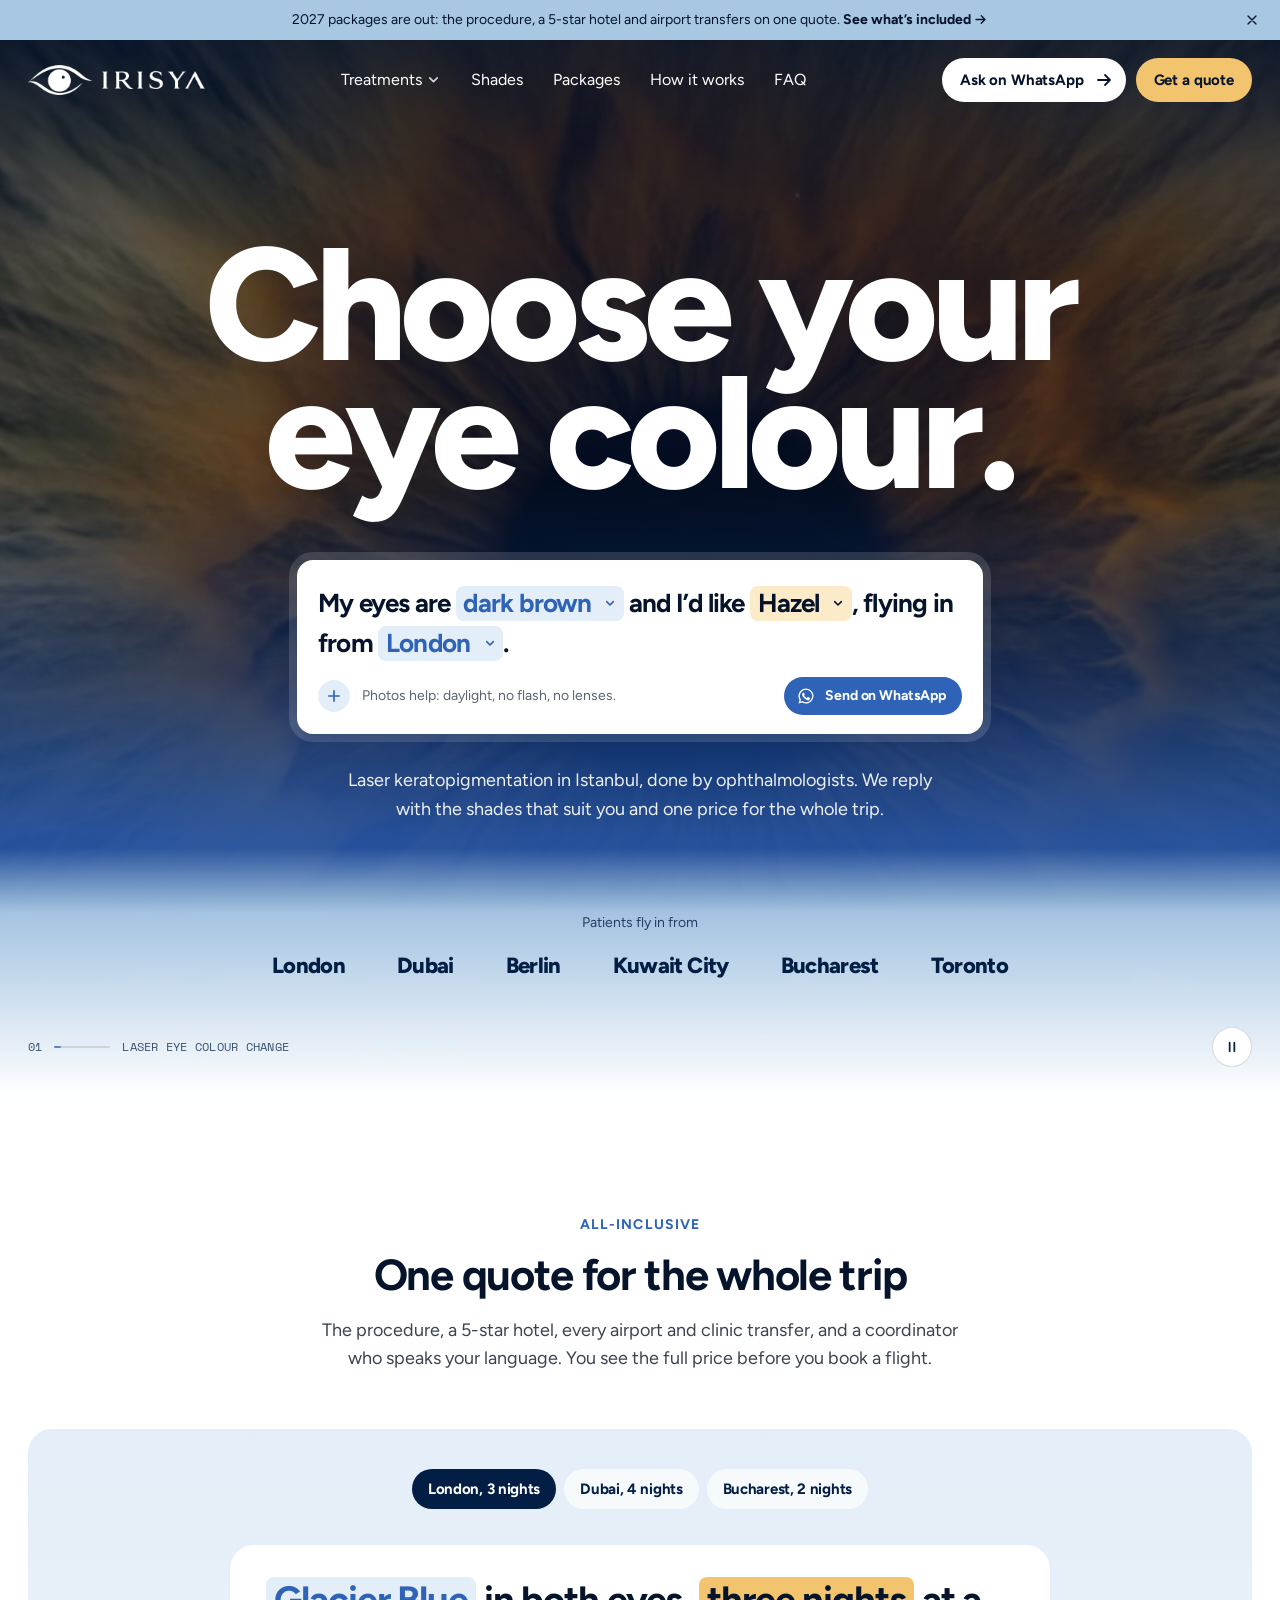
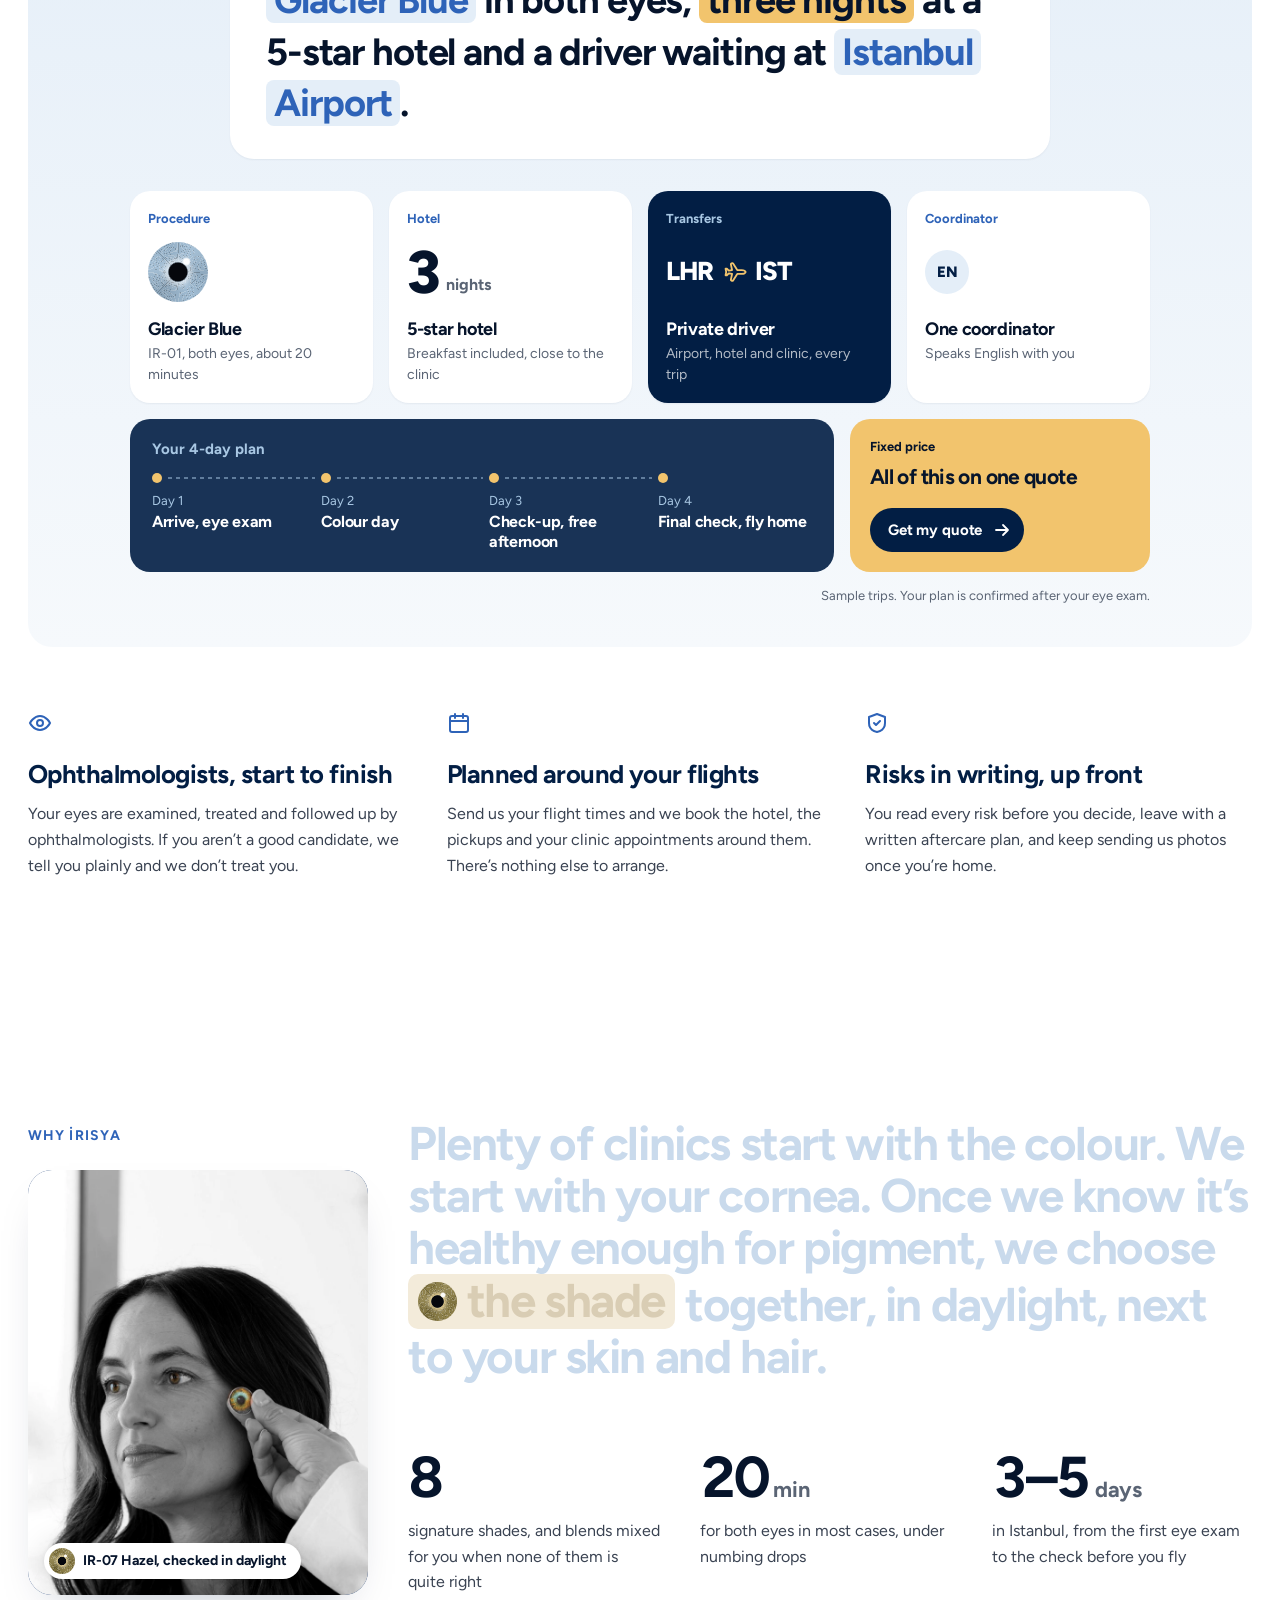
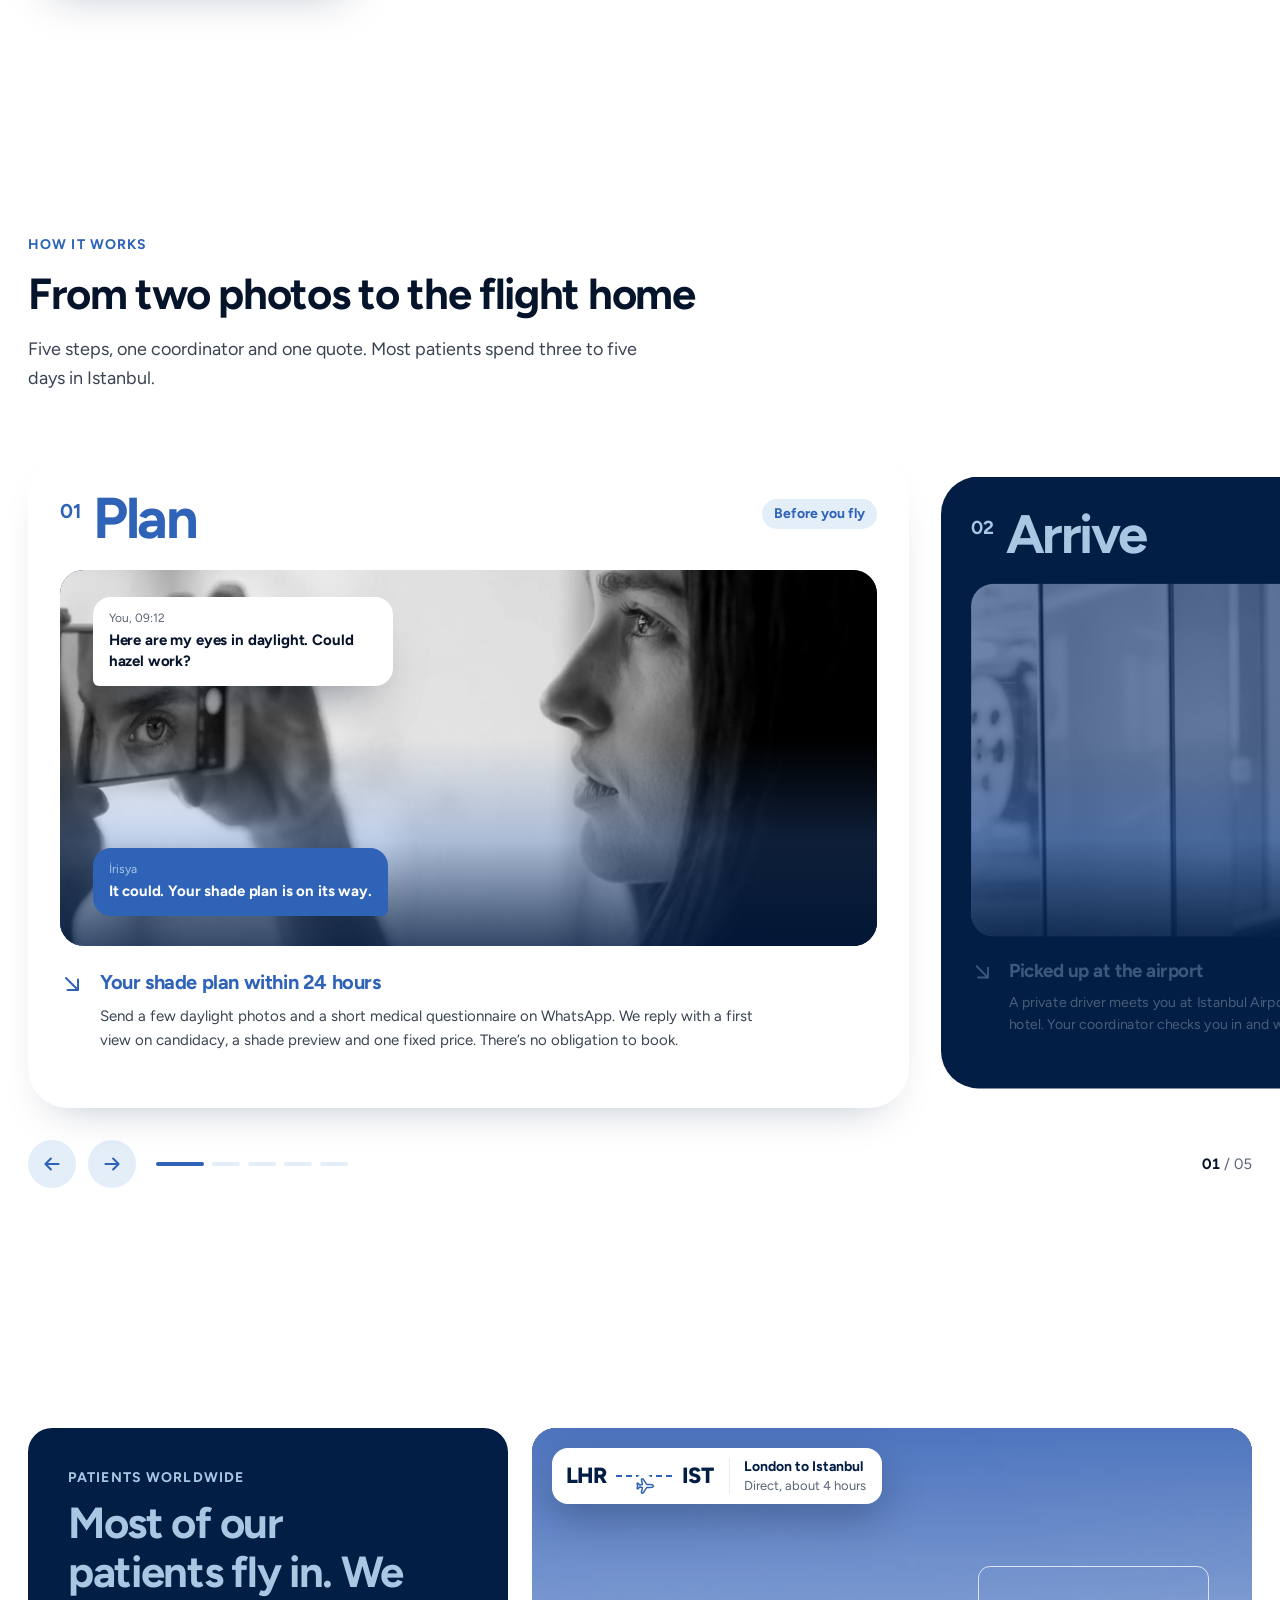
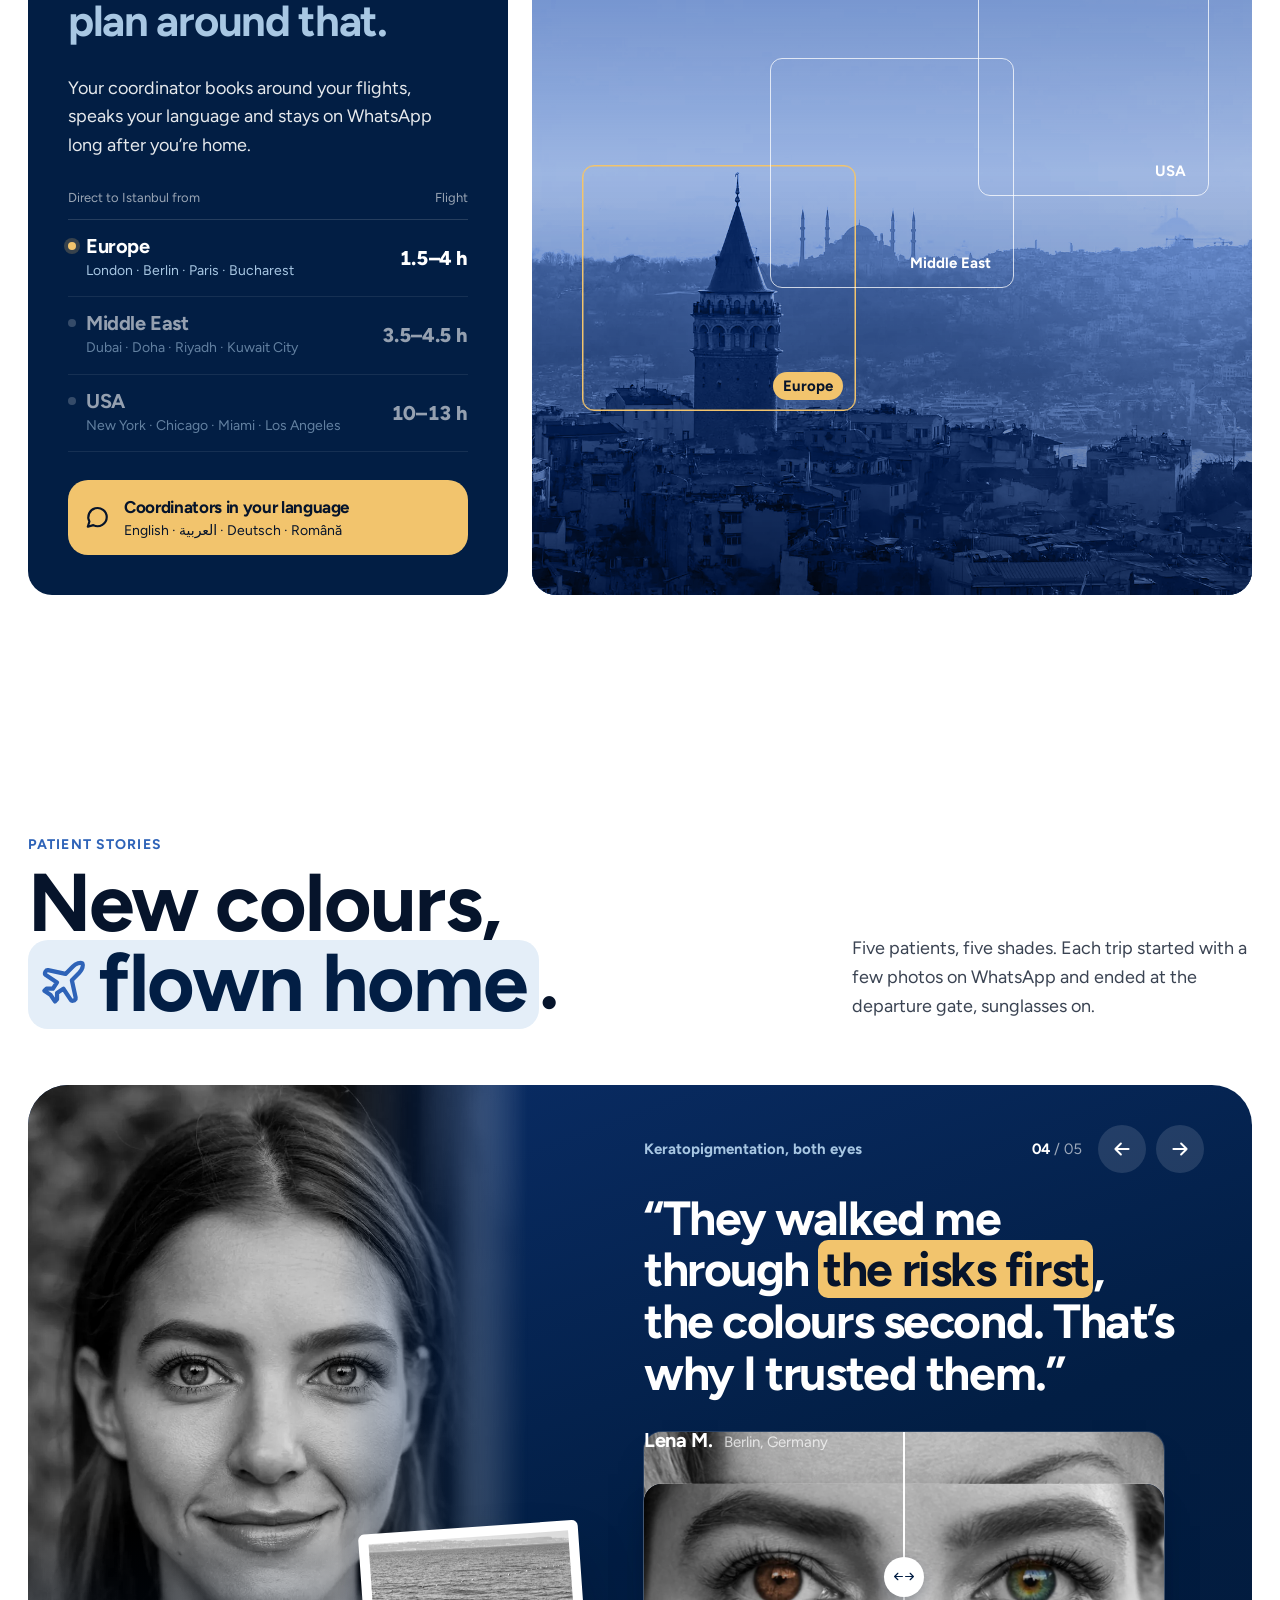
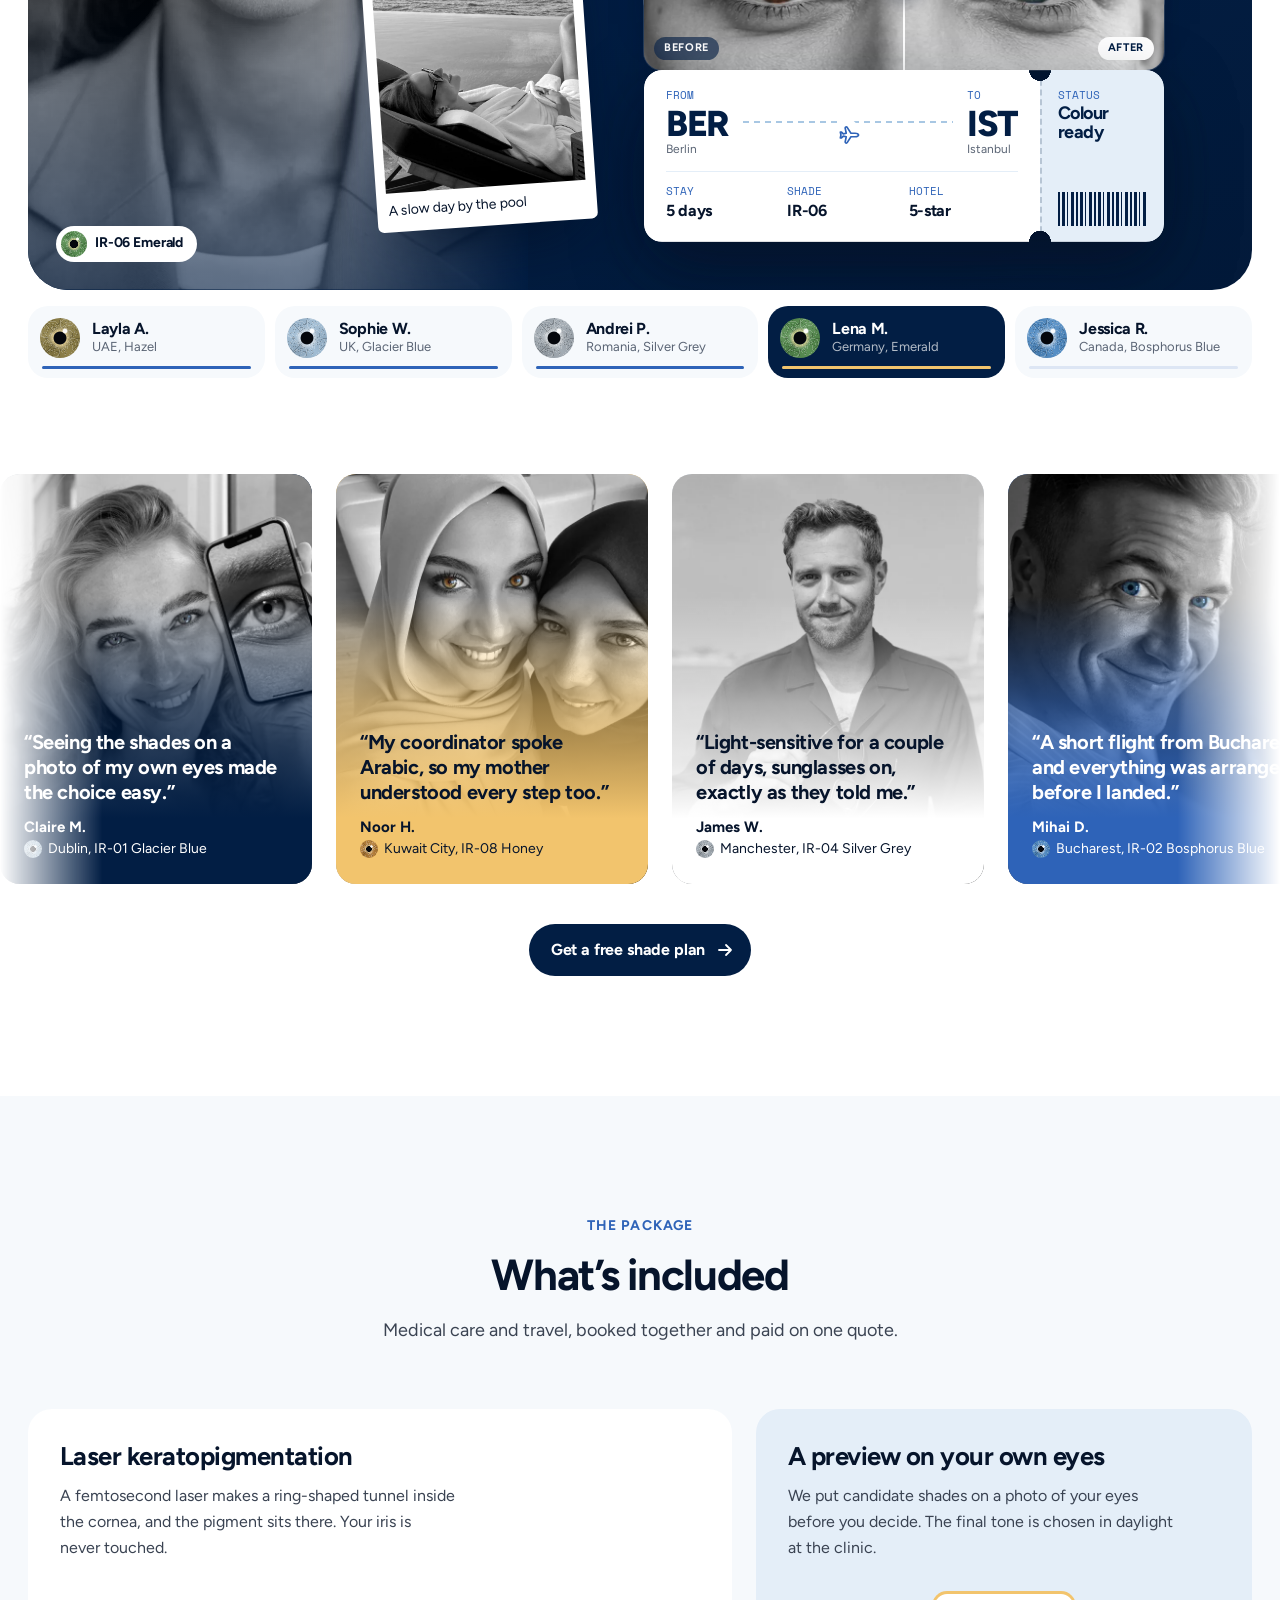
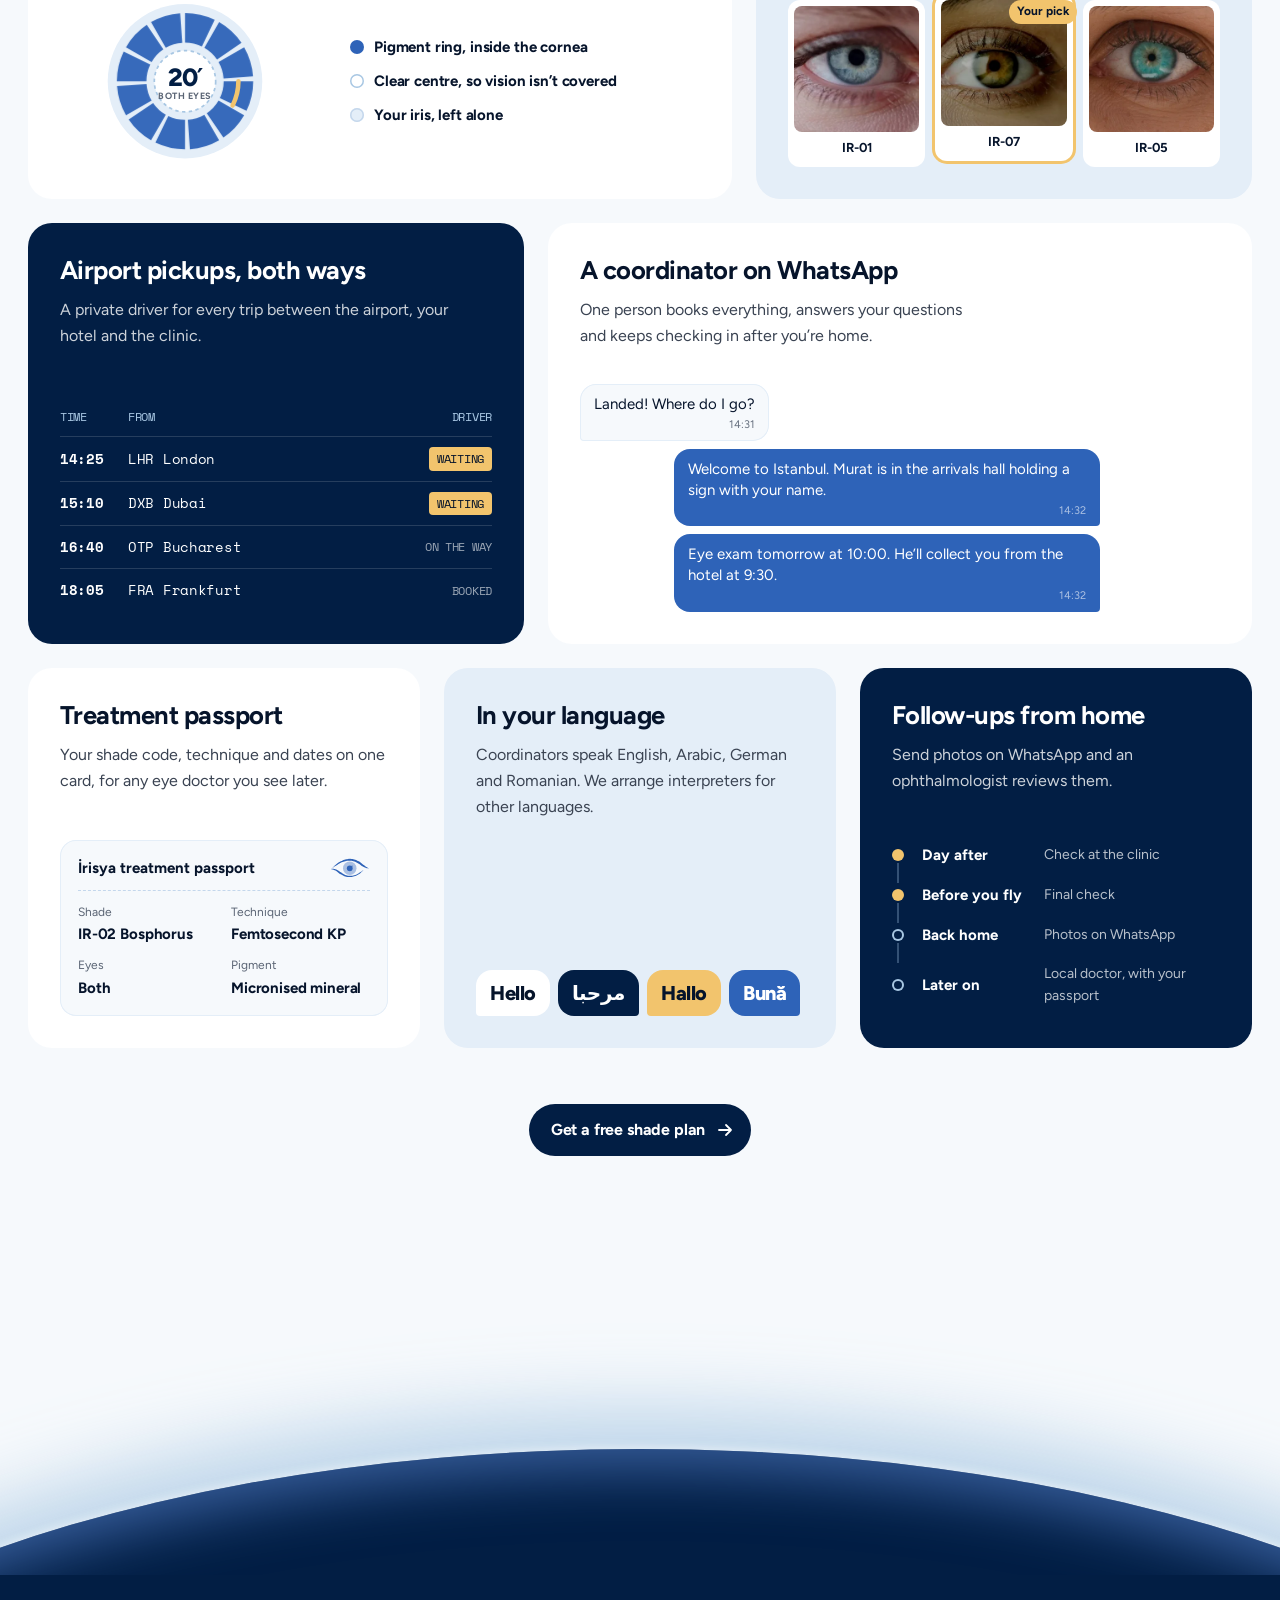
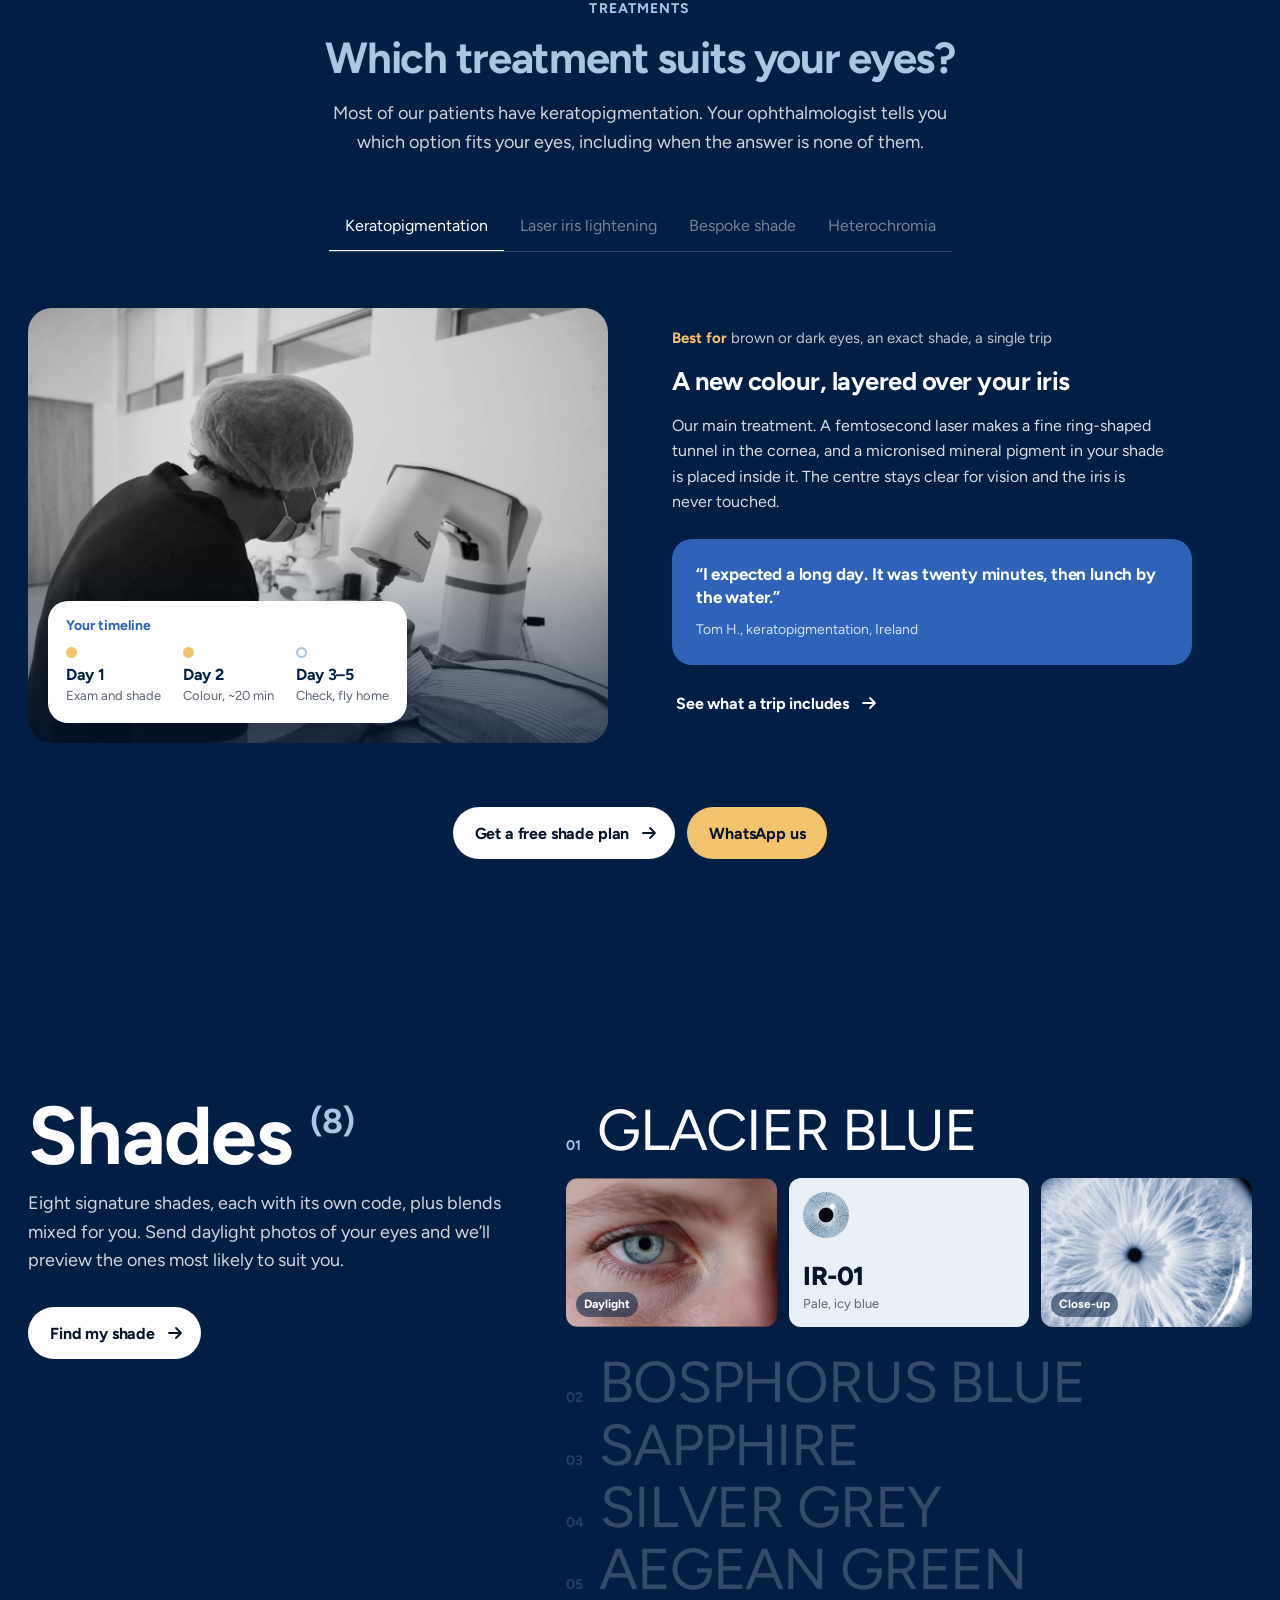
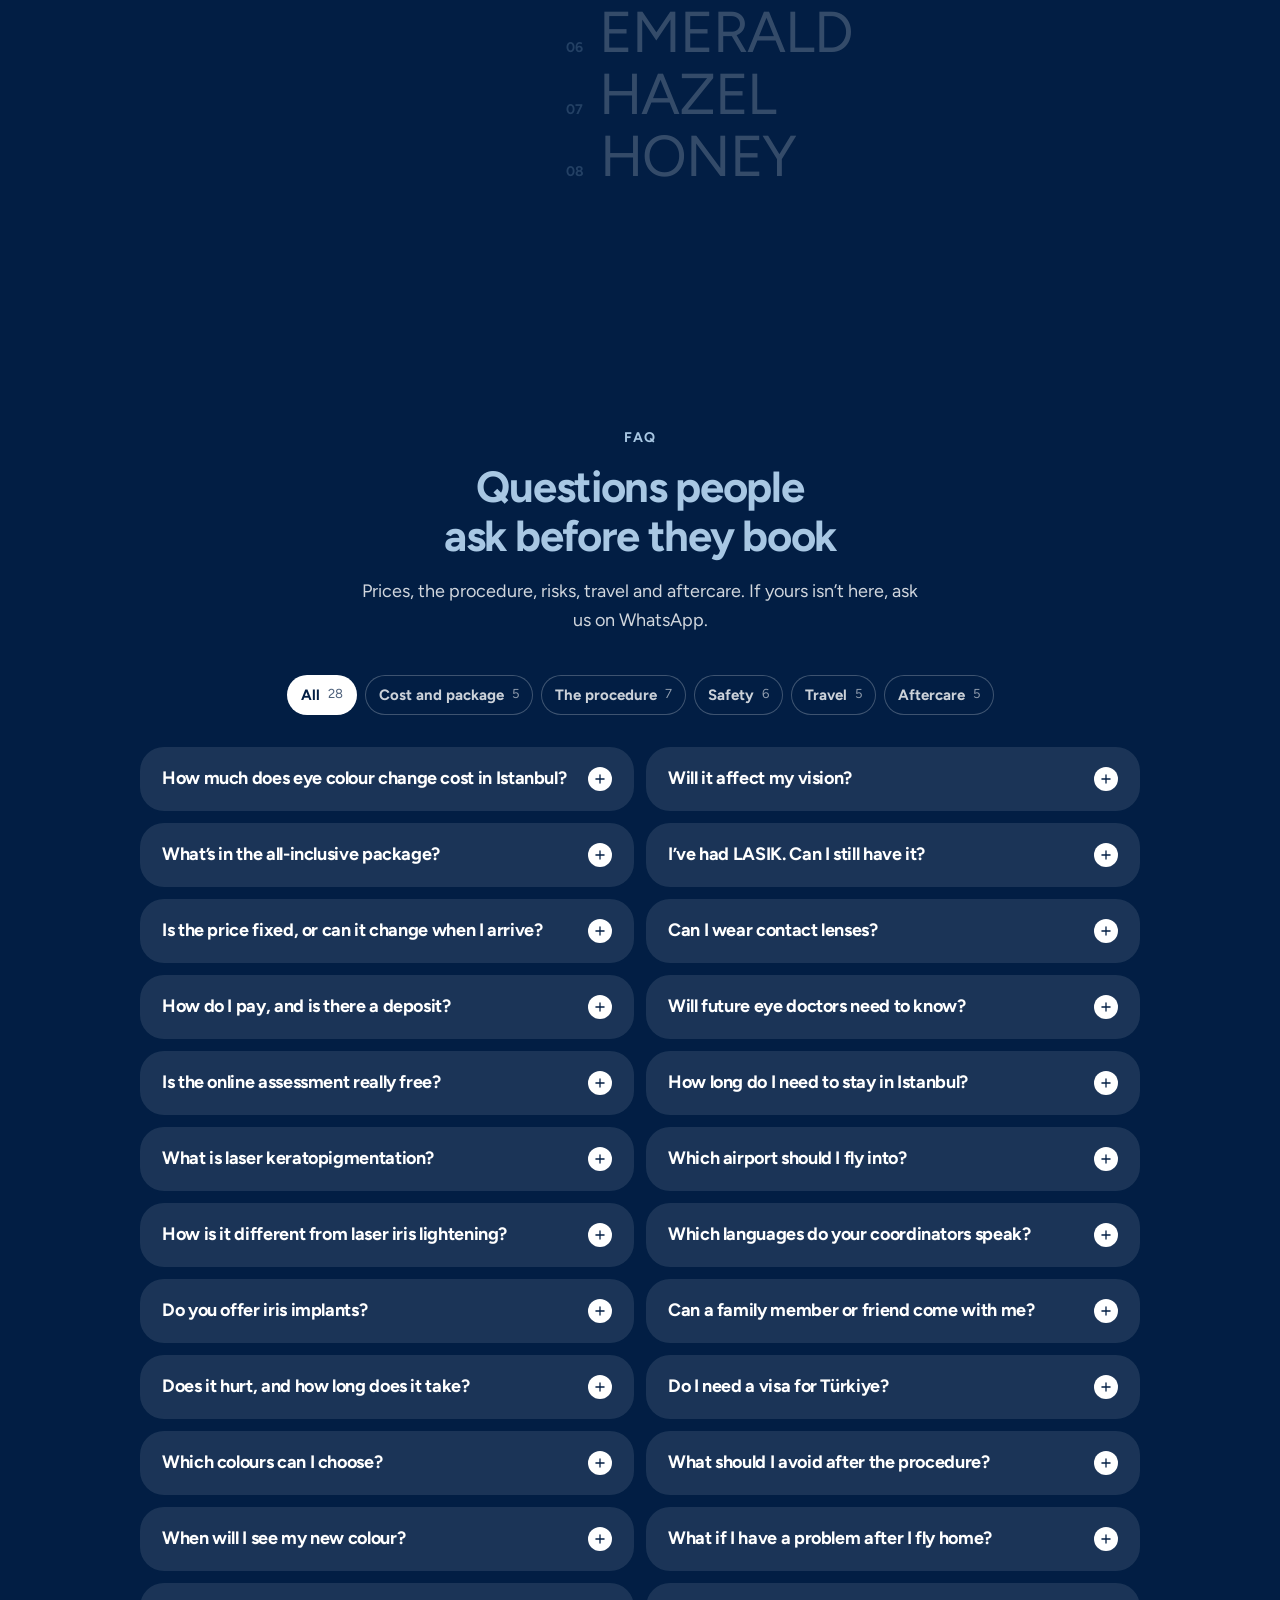
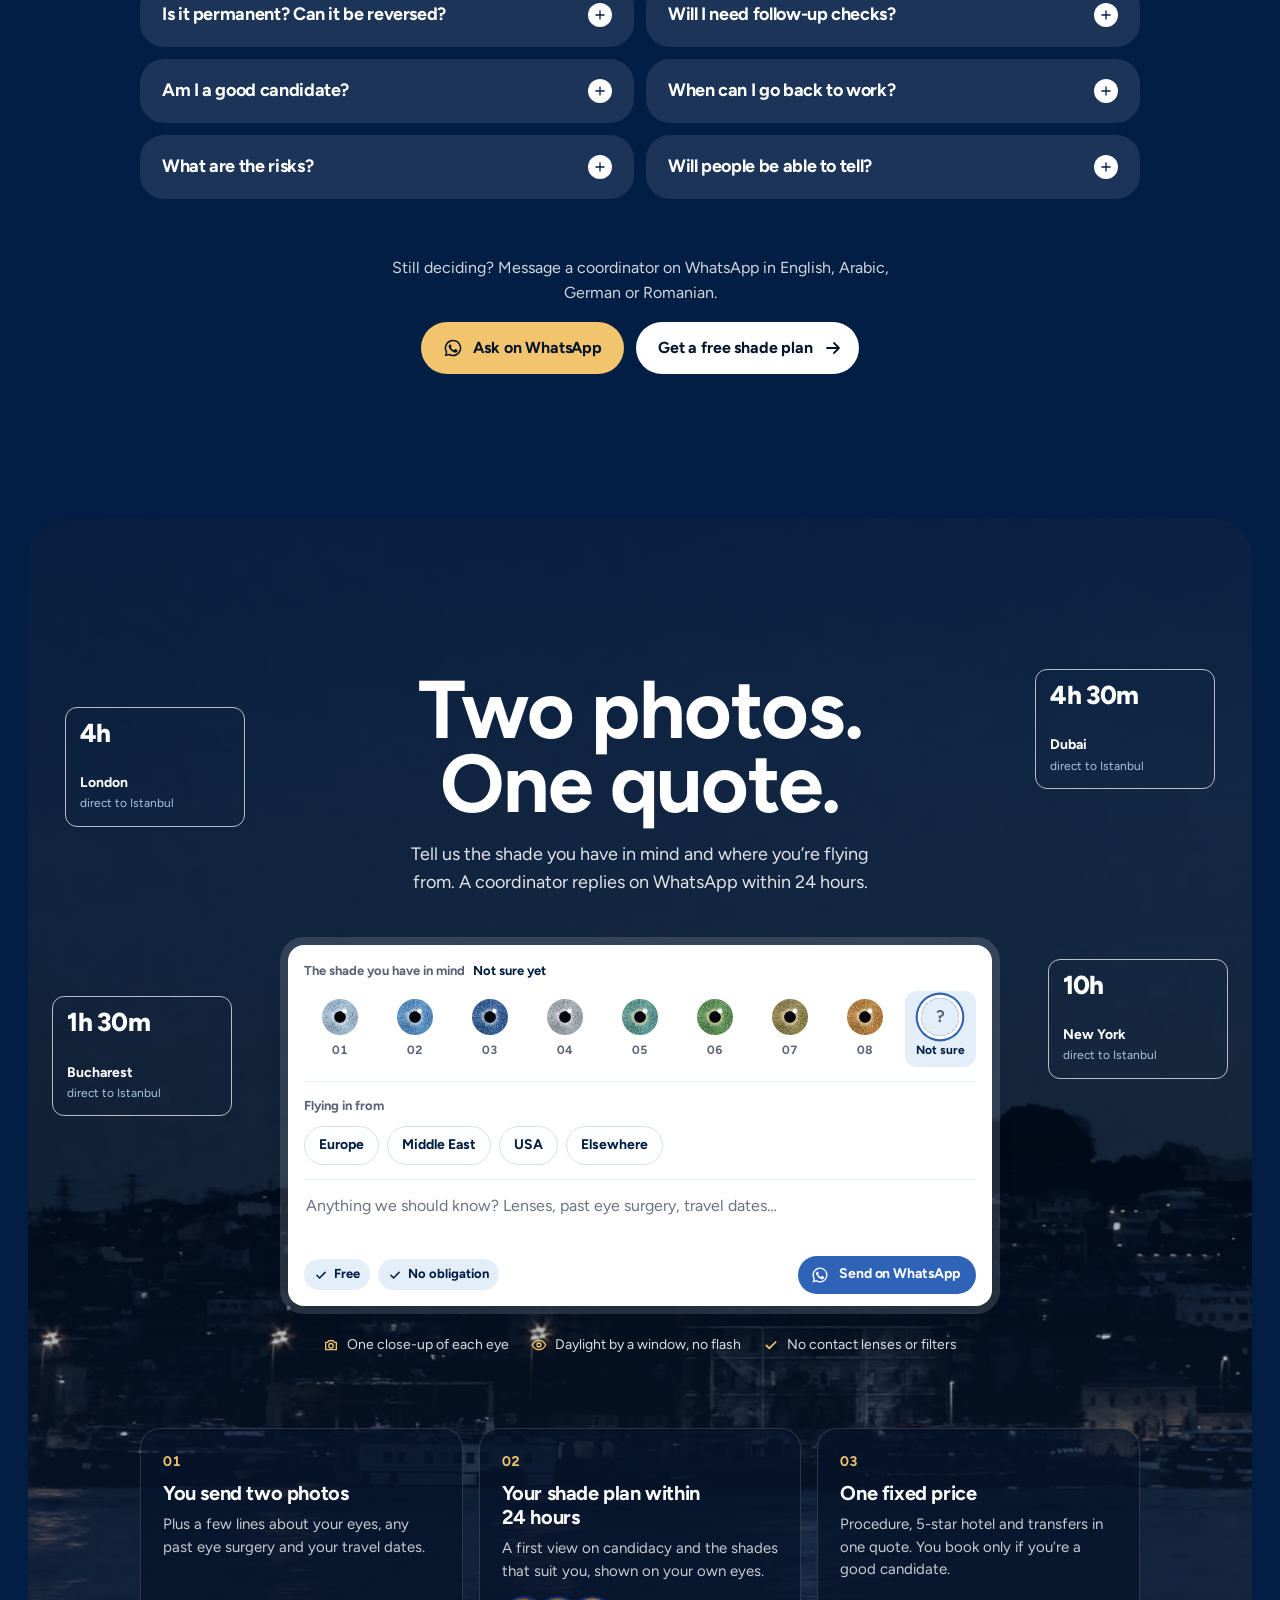
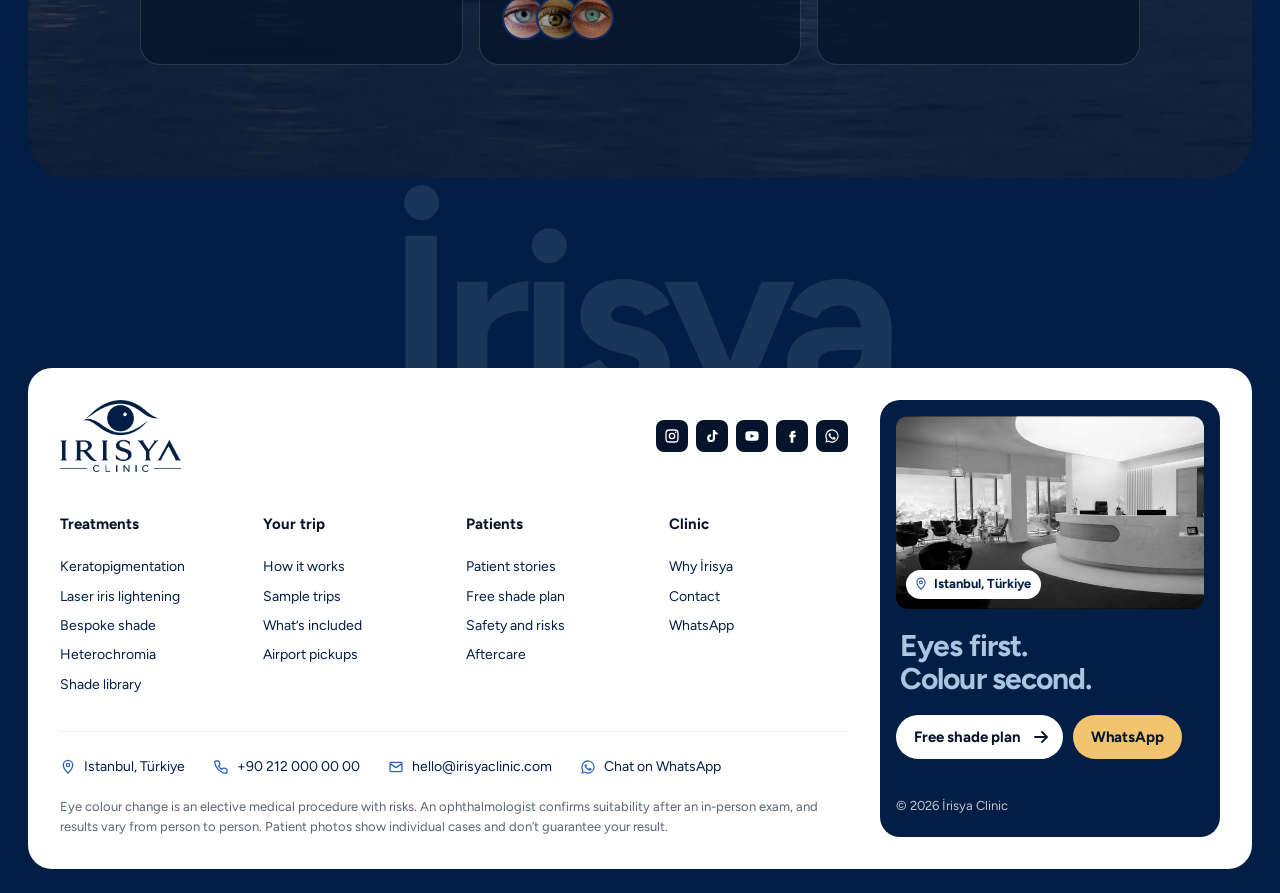
==== commit 0479f580: "Add the İrisya logo to the header, footer and icons The brand folder was missing, so the header, foo" ====
--- a/irisya-clinic/index.html
+++ b/irisya-clinic/index.html
@@ -87,8 +87,8 @@
 <header class="nav" id="nav">
   <div class="container">
     <a class="brand" href="#main" aria-label="İrisya Clinic, back to top">
-      <img class="mark" src="assets/img/brand/mark-light.webp" width="332" height="160" alt="">
-      <img class="word" src="assets/img/brand/wordmark-white.webp" width="526" height="96" alt="İrisya">
+      <img class="mark" src="assets/img/brand/mark-light.webp" width="340" height="160" alt="">
+      <img class="word" src="assets/img/brand/wordmark-white.webp" width="552" height="96" alt="İrisya">
     </a>
     <nav class="nav-links" aria-label="Main">
       <div class="nav-item">
@@ -1057,7 +1057,7 @@
     <div class="footer-panel">
       <div>
         <div class="footer-top">
-          <a href="#main" aria-label="İrisya Clinic, back to top"><img class="footer-logo" src="assets/img/brand/logo-navy.webp" width="720" height="436" alt="İrisya Clinic"></a>
+          <a href="#main" aria-label="İrisya Clinic, back to top"><img class="footer-logo" src="assets/img/brand/logo-navy.webp" width="730" height="436" alt="İrisya Clinic"></a>
           <div class="socials">
             <a href="#" aria-label="Instagram"><svg><use href="#i-instagram"/></svg></a>
             <a href="#" aria-label="TikTok"><svg><use href="#i-tiktok"/></svg></a>
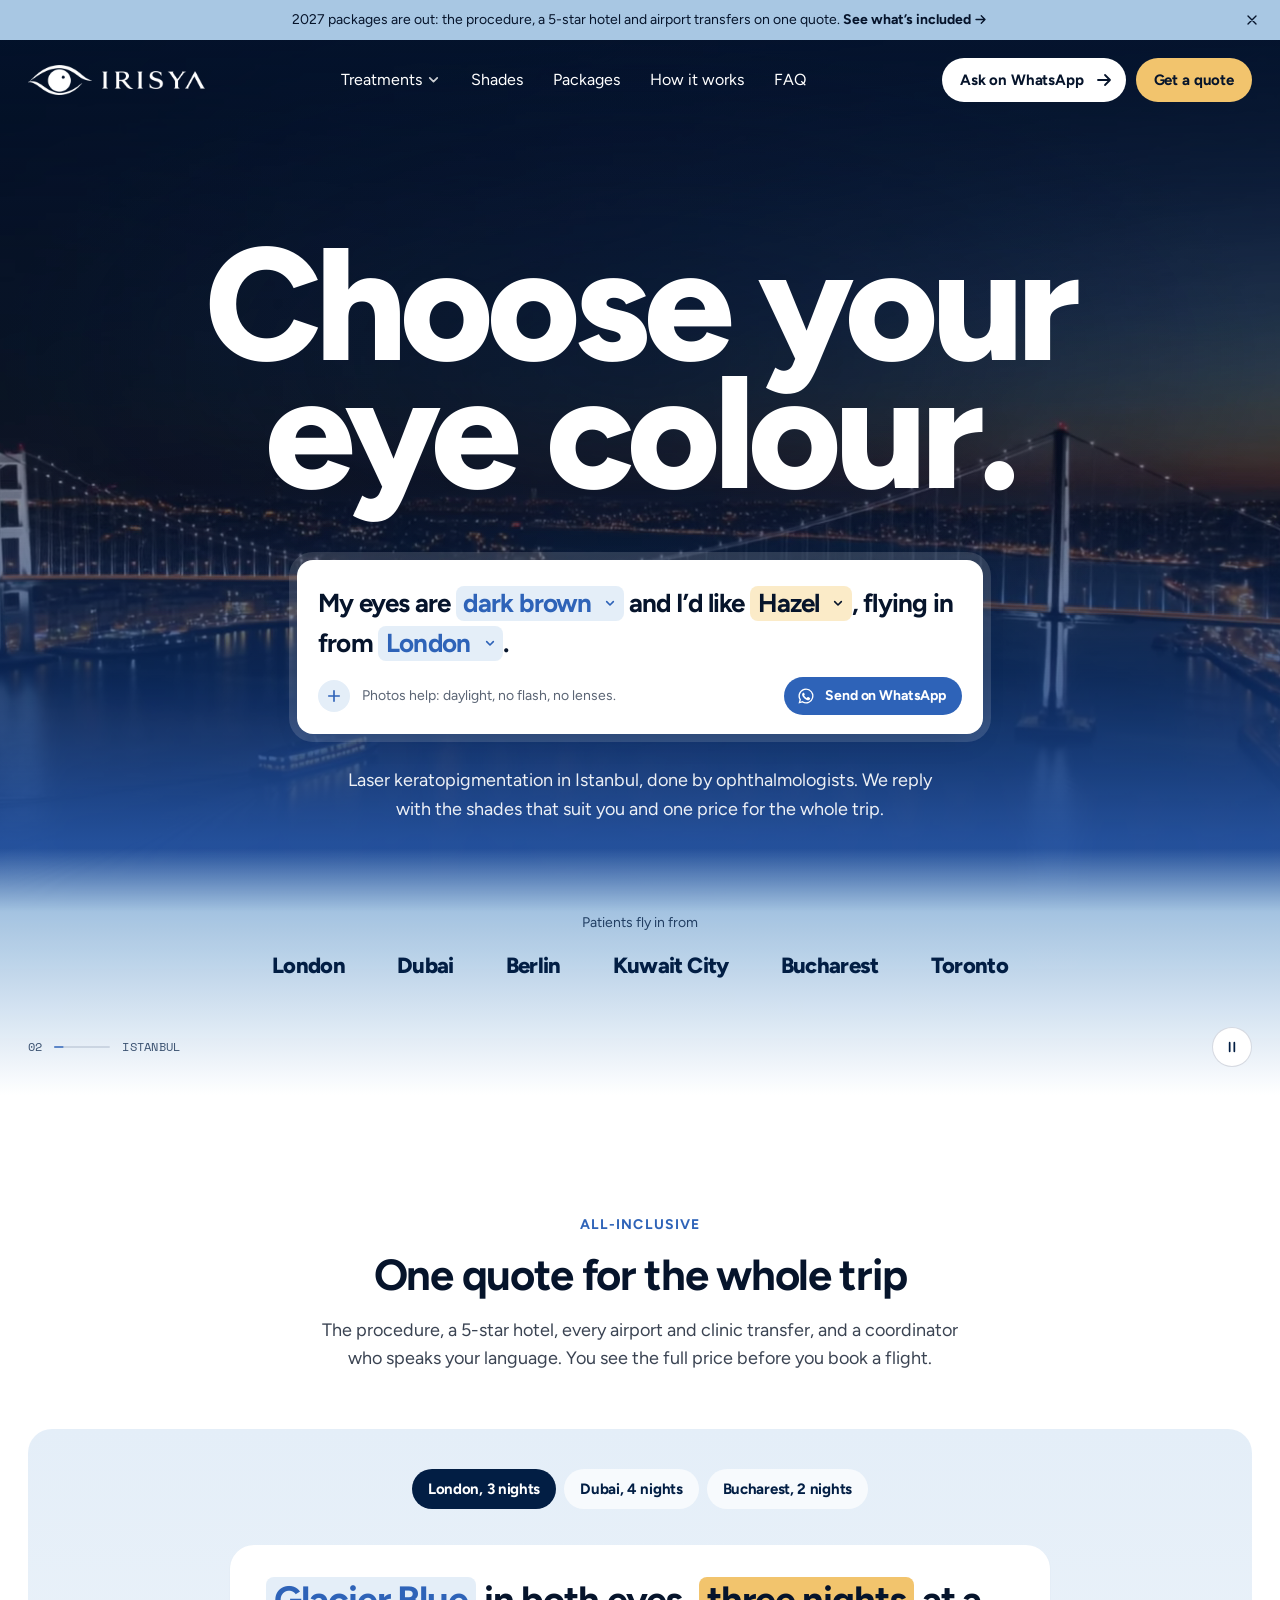
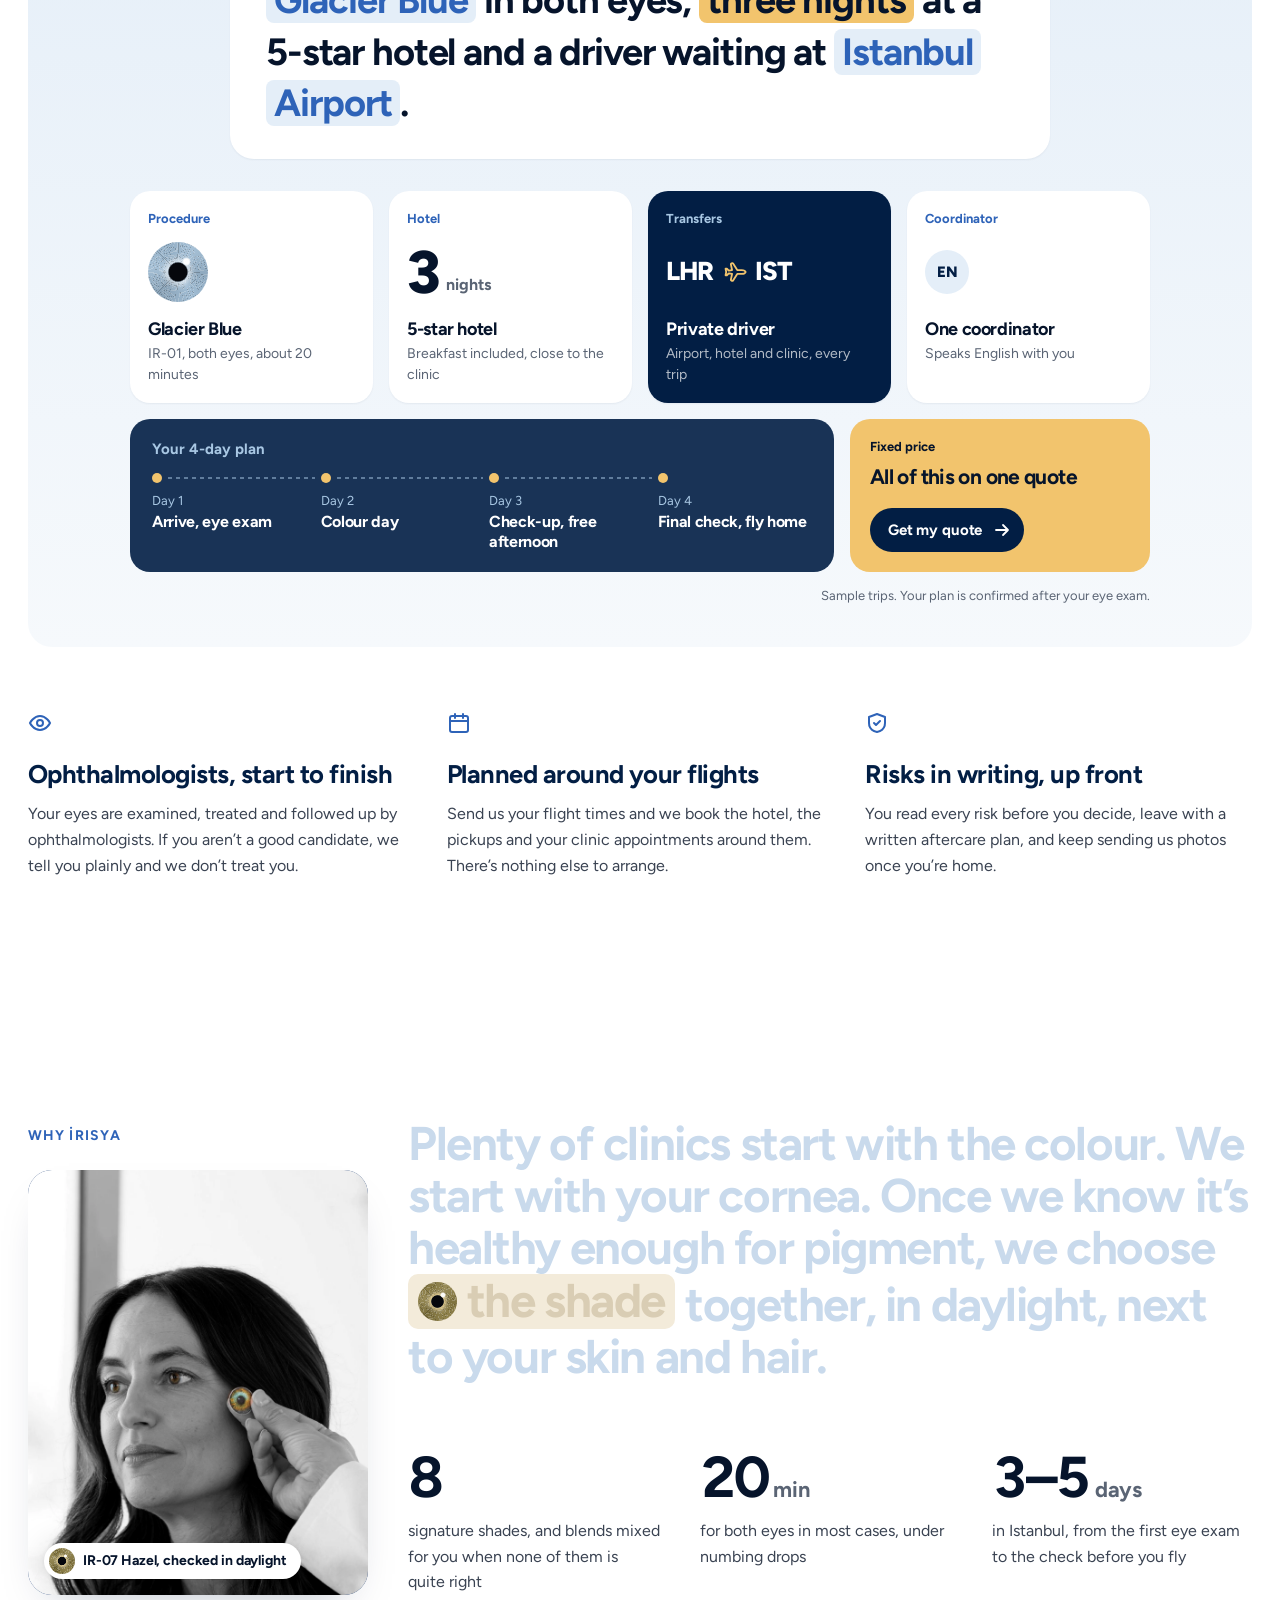
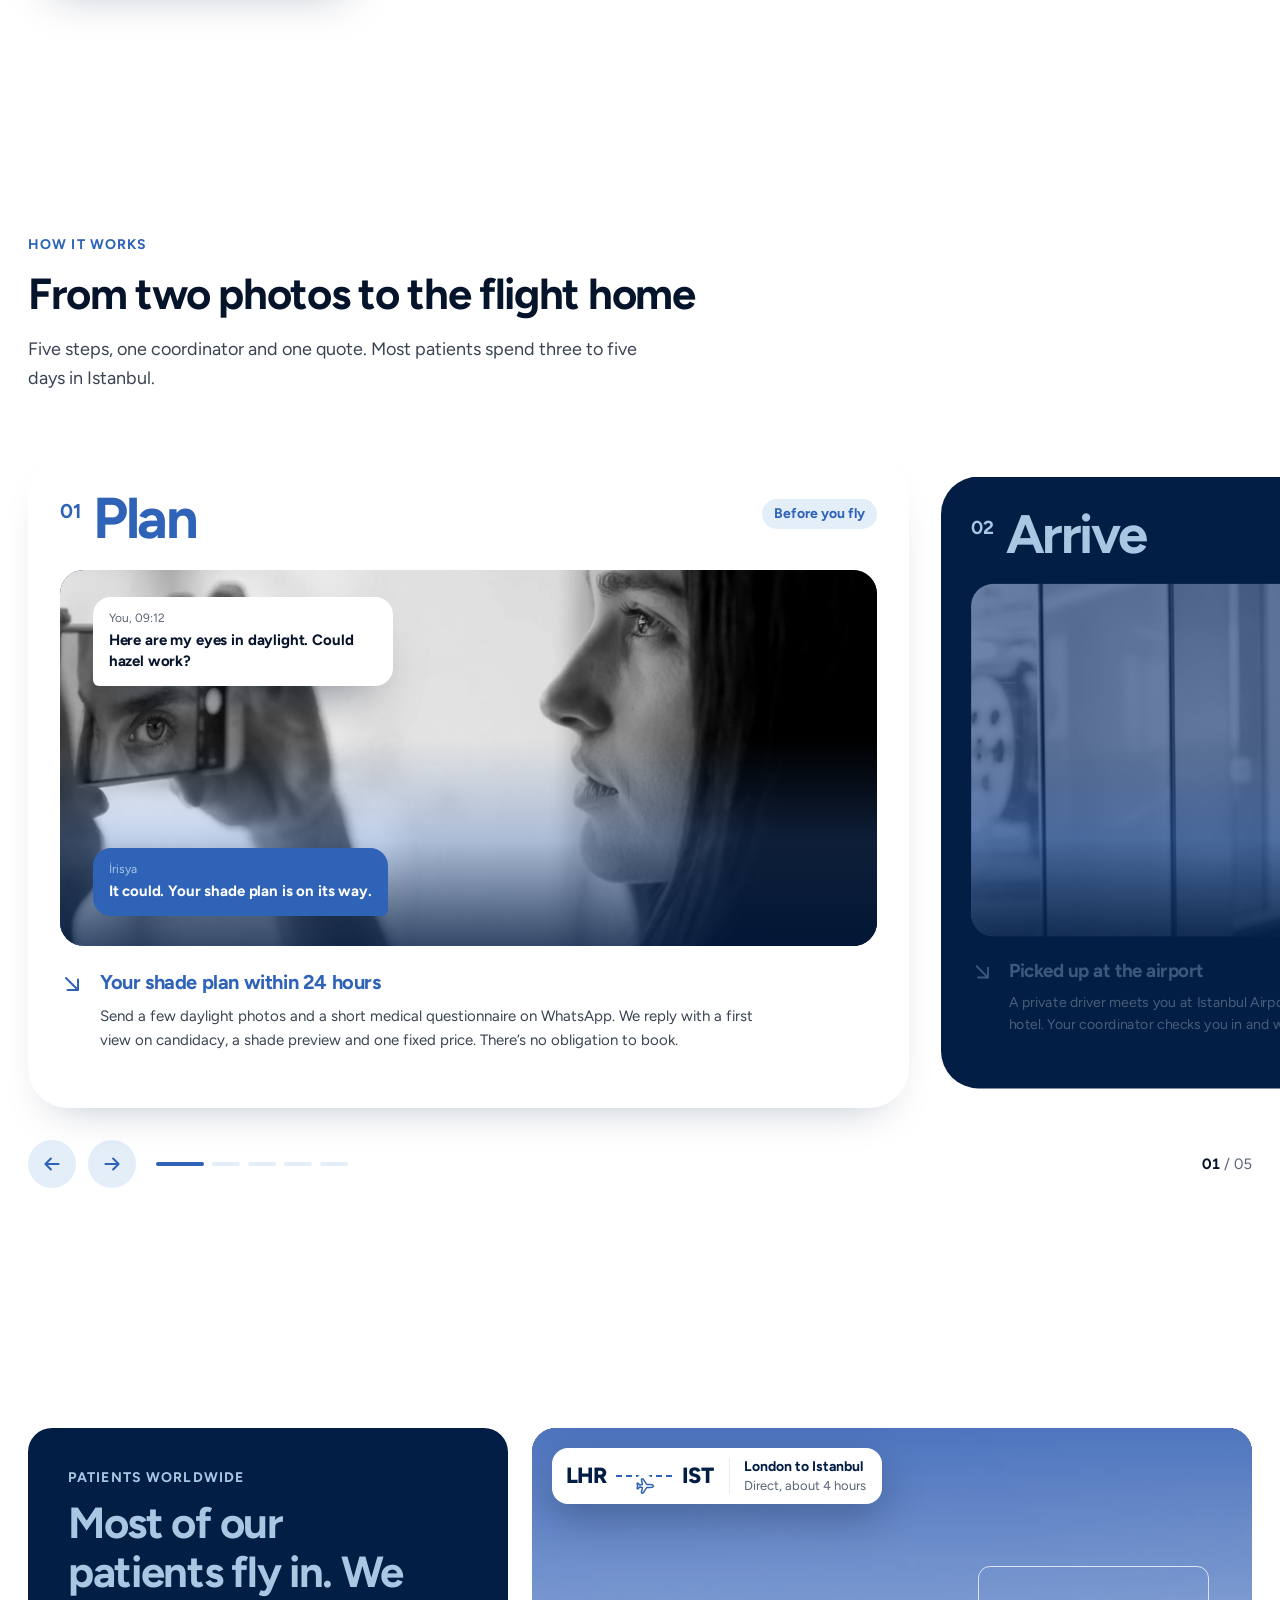
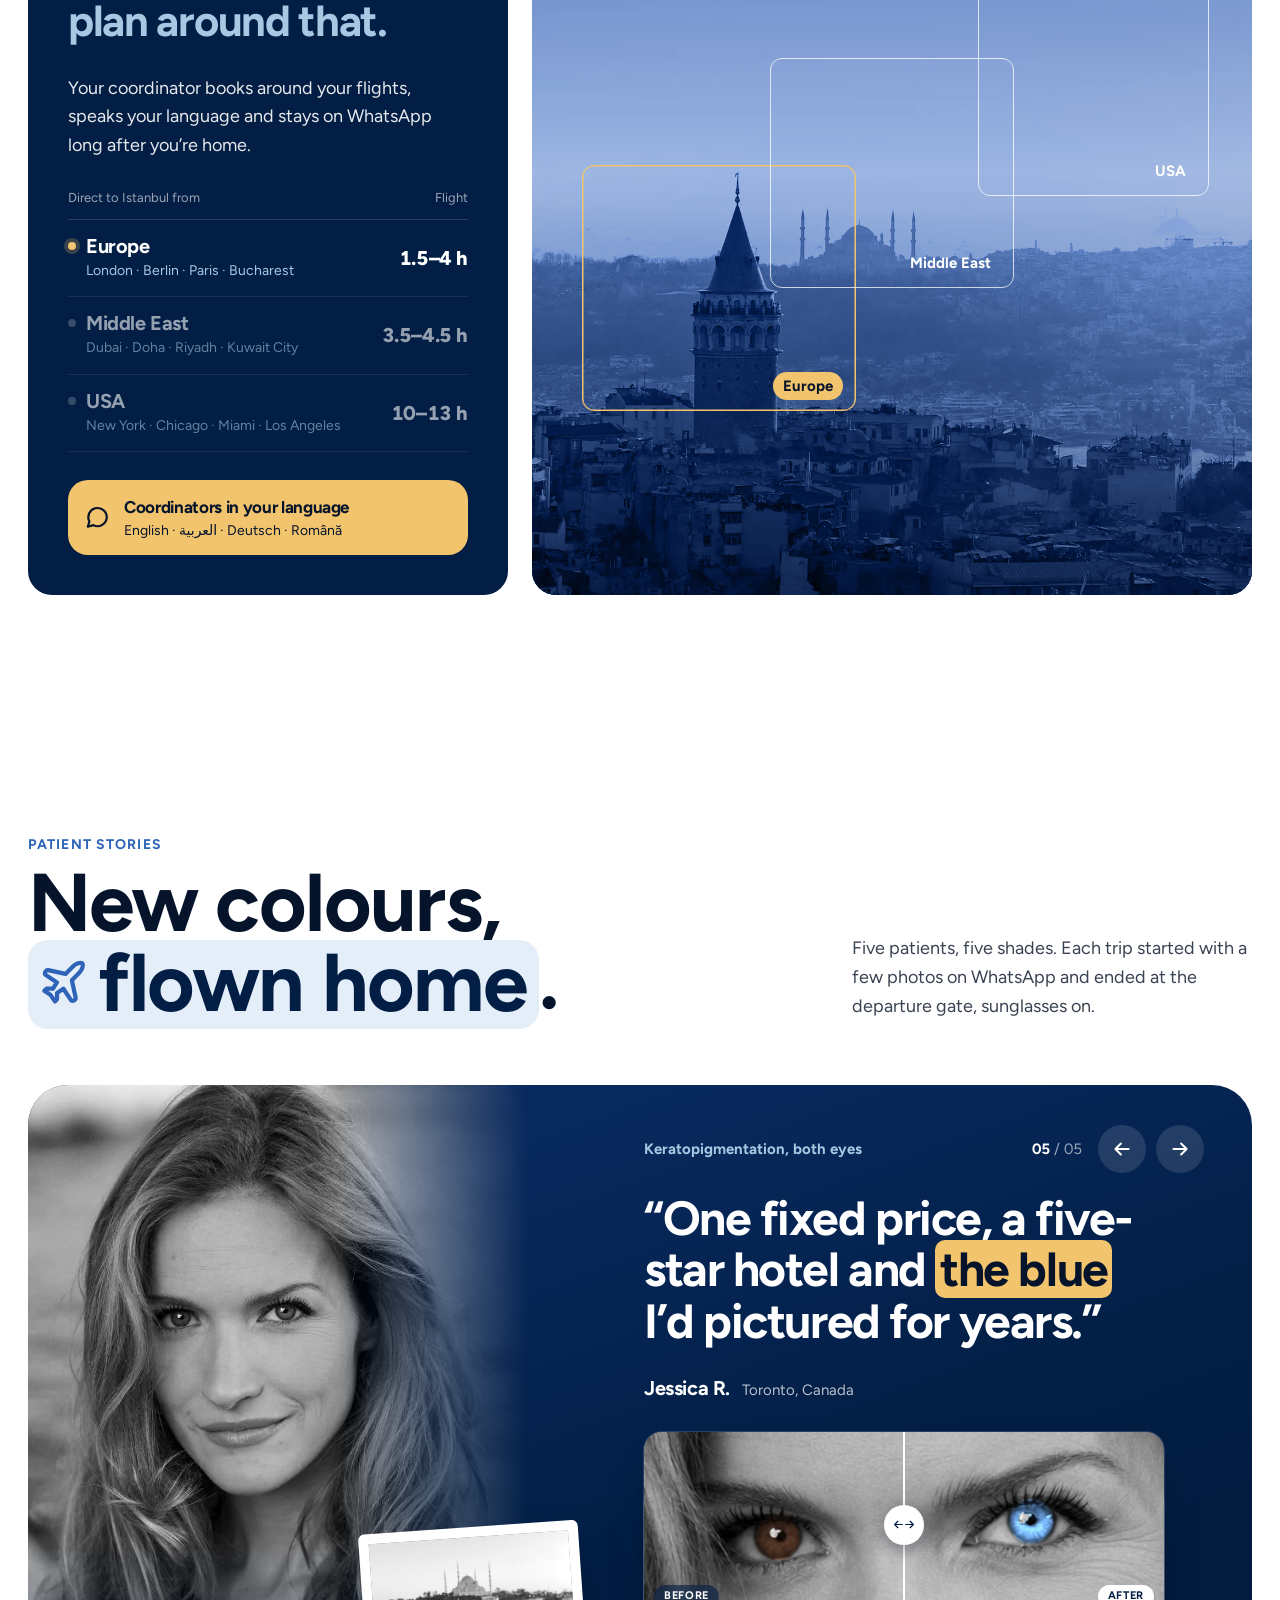
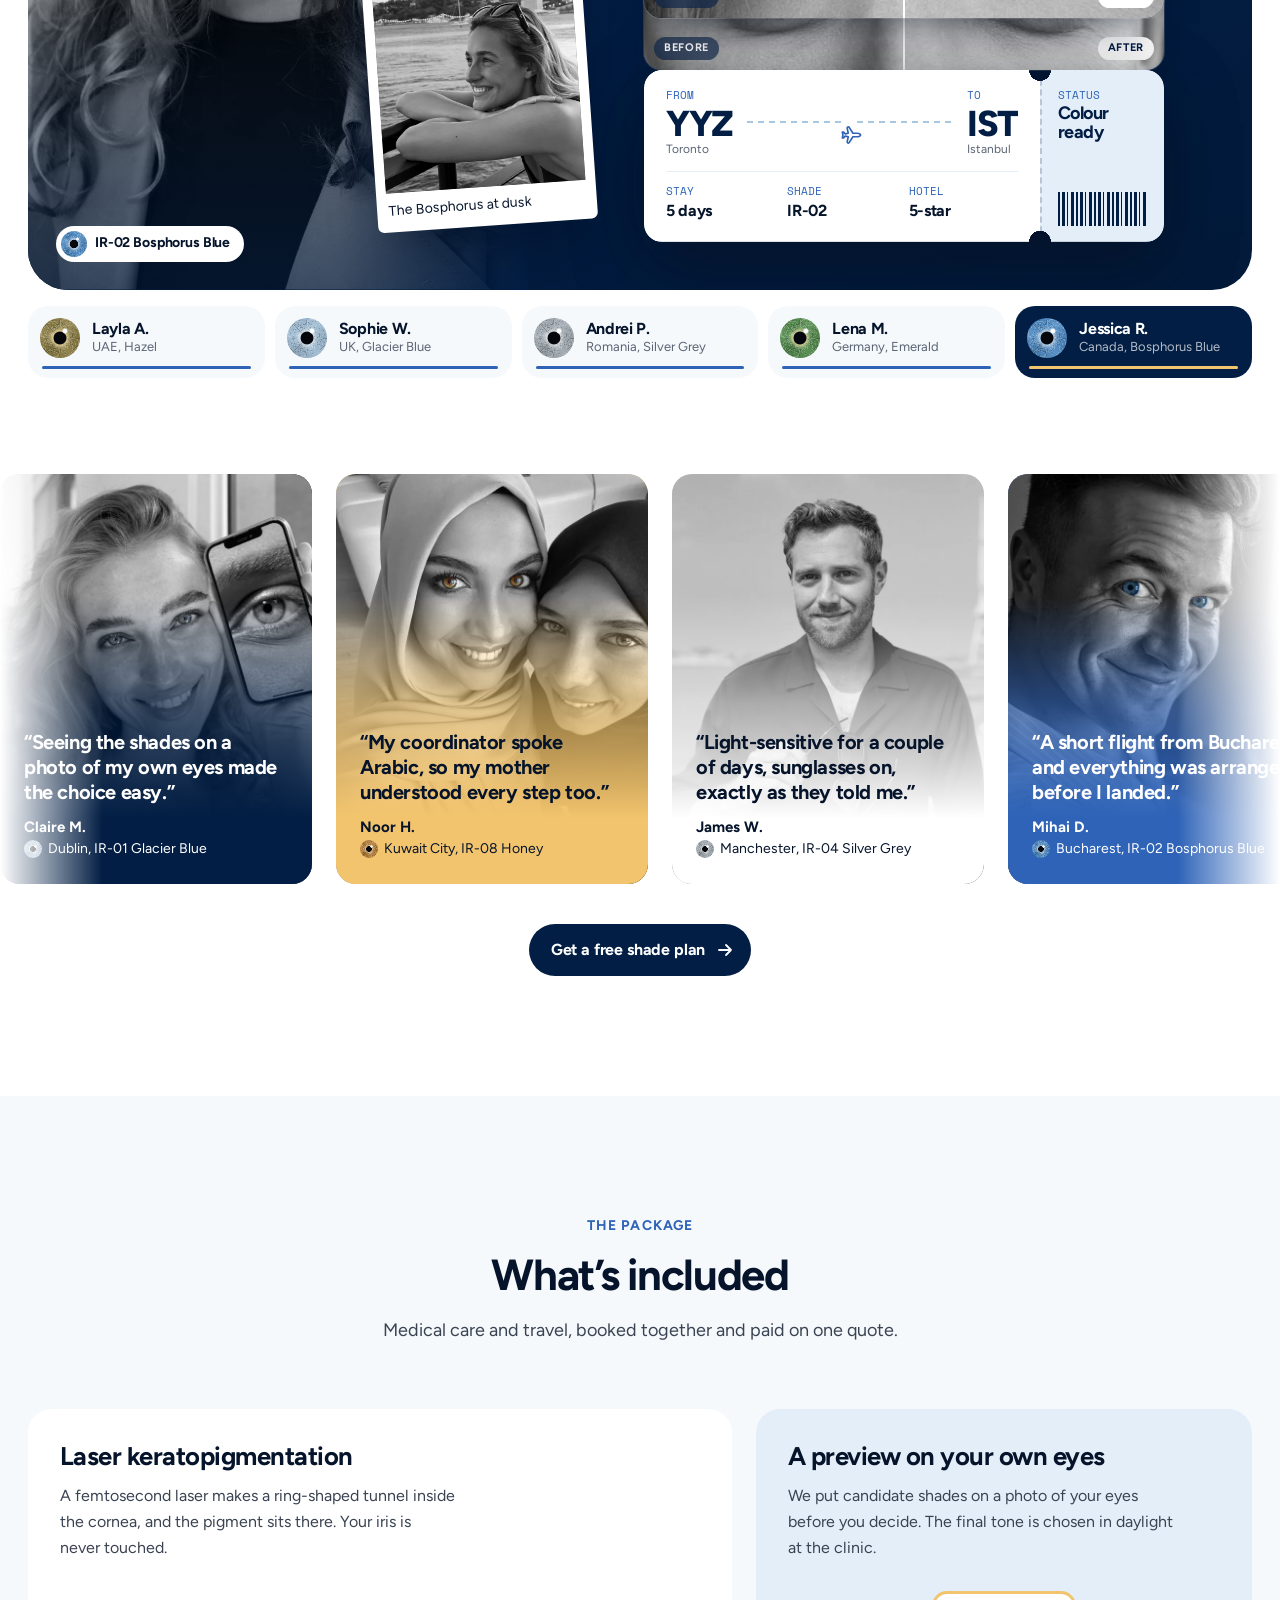
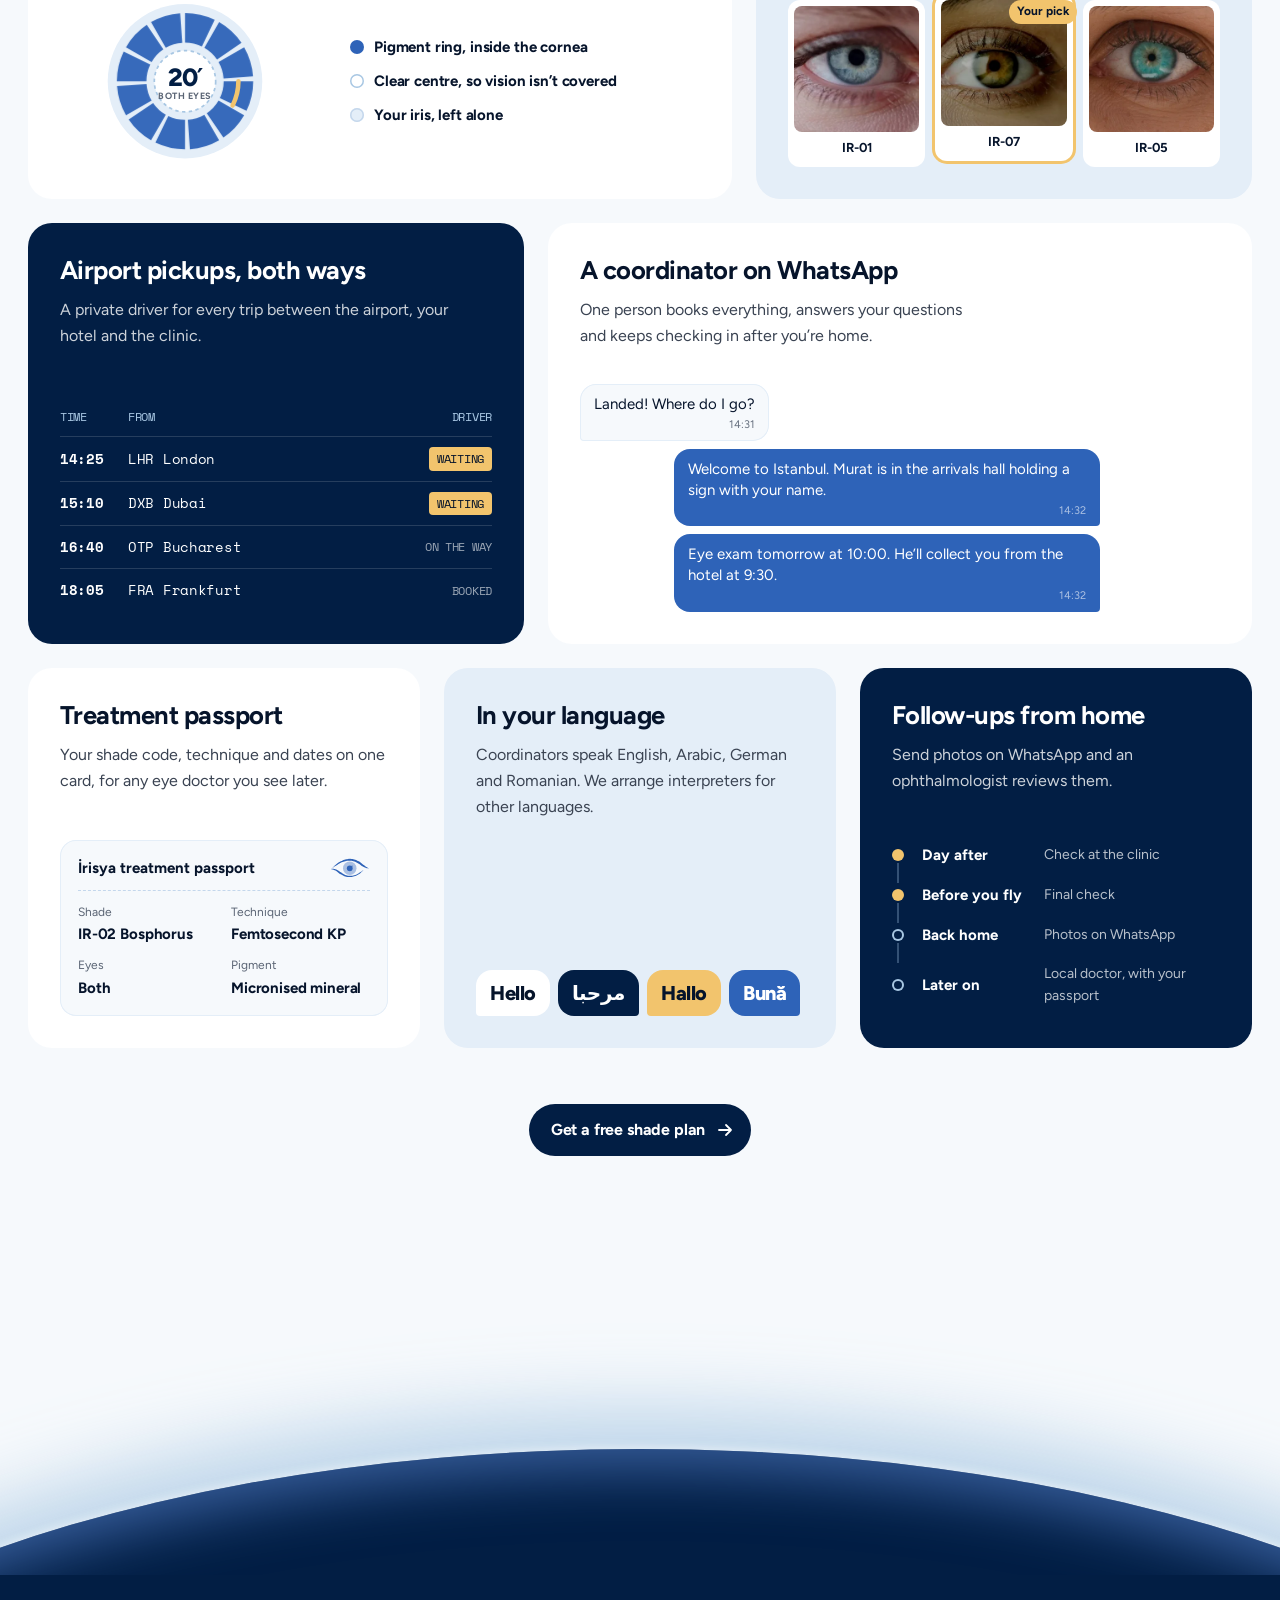
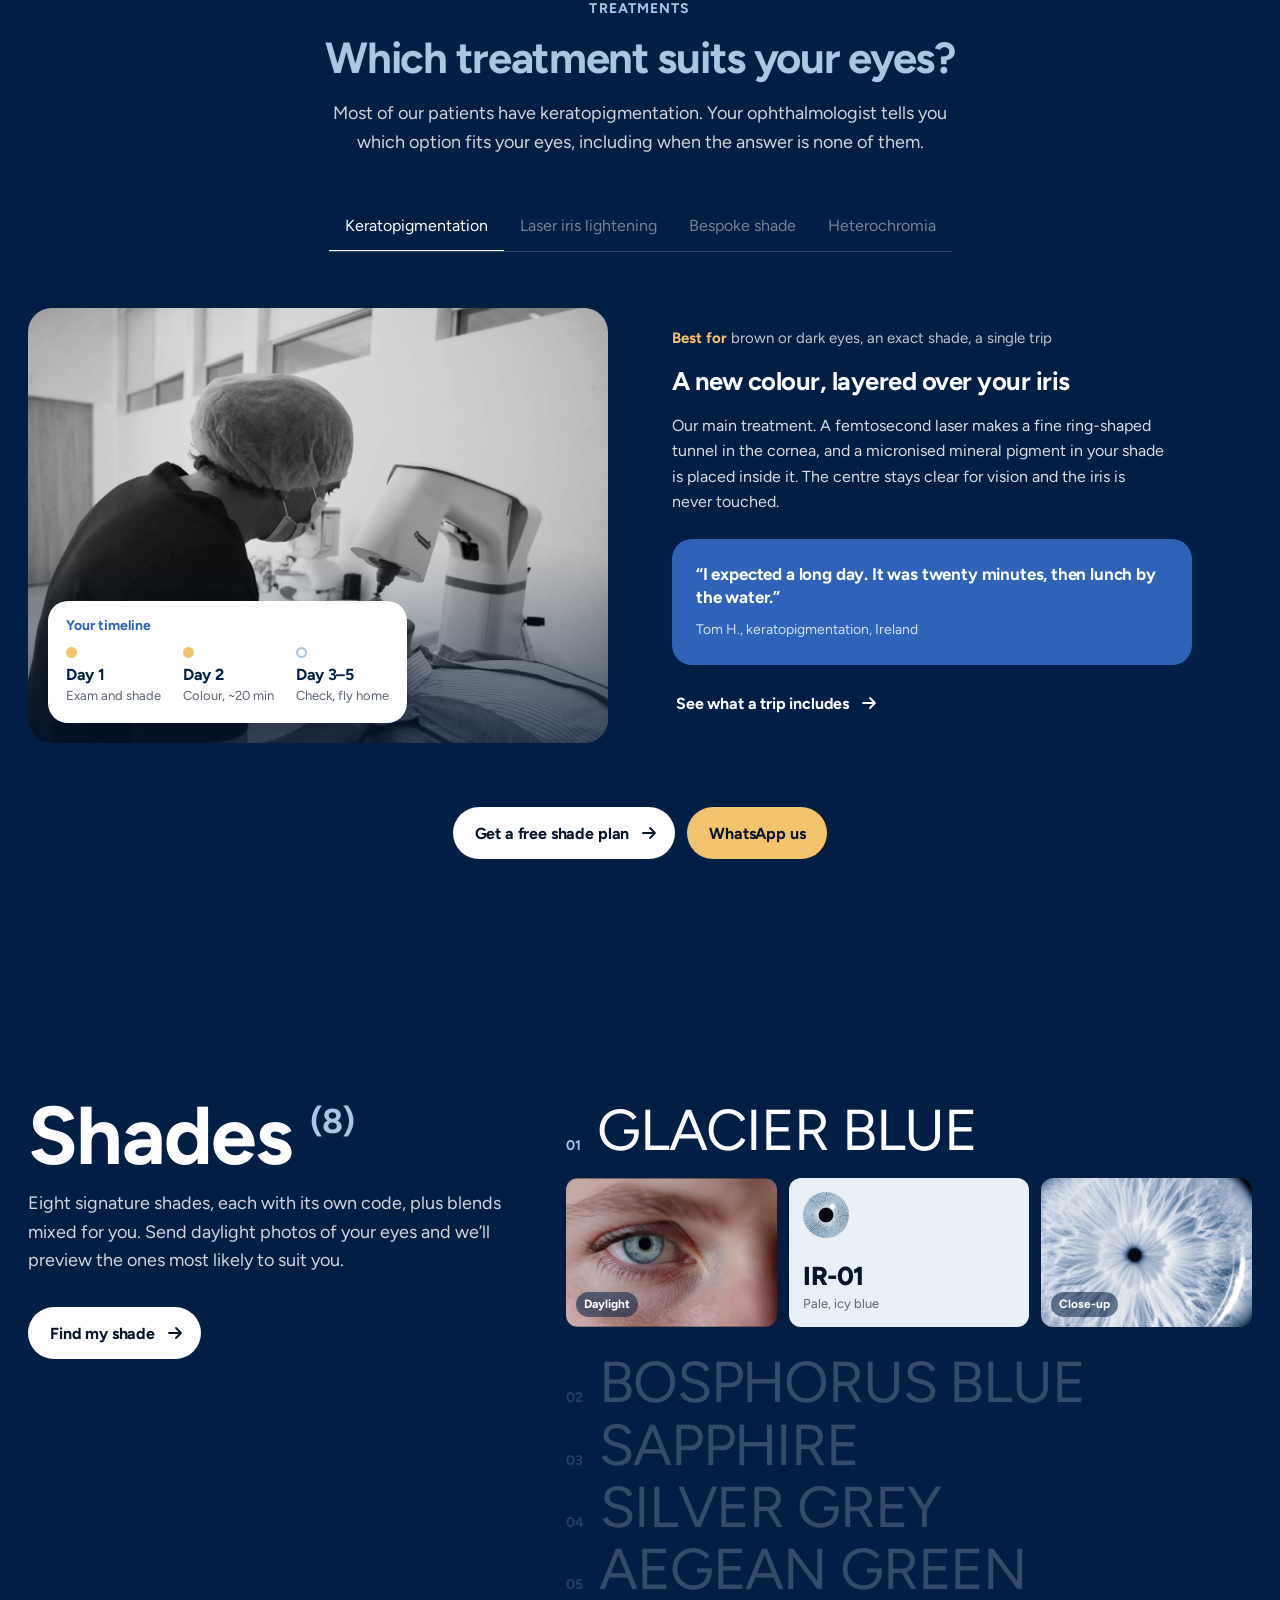
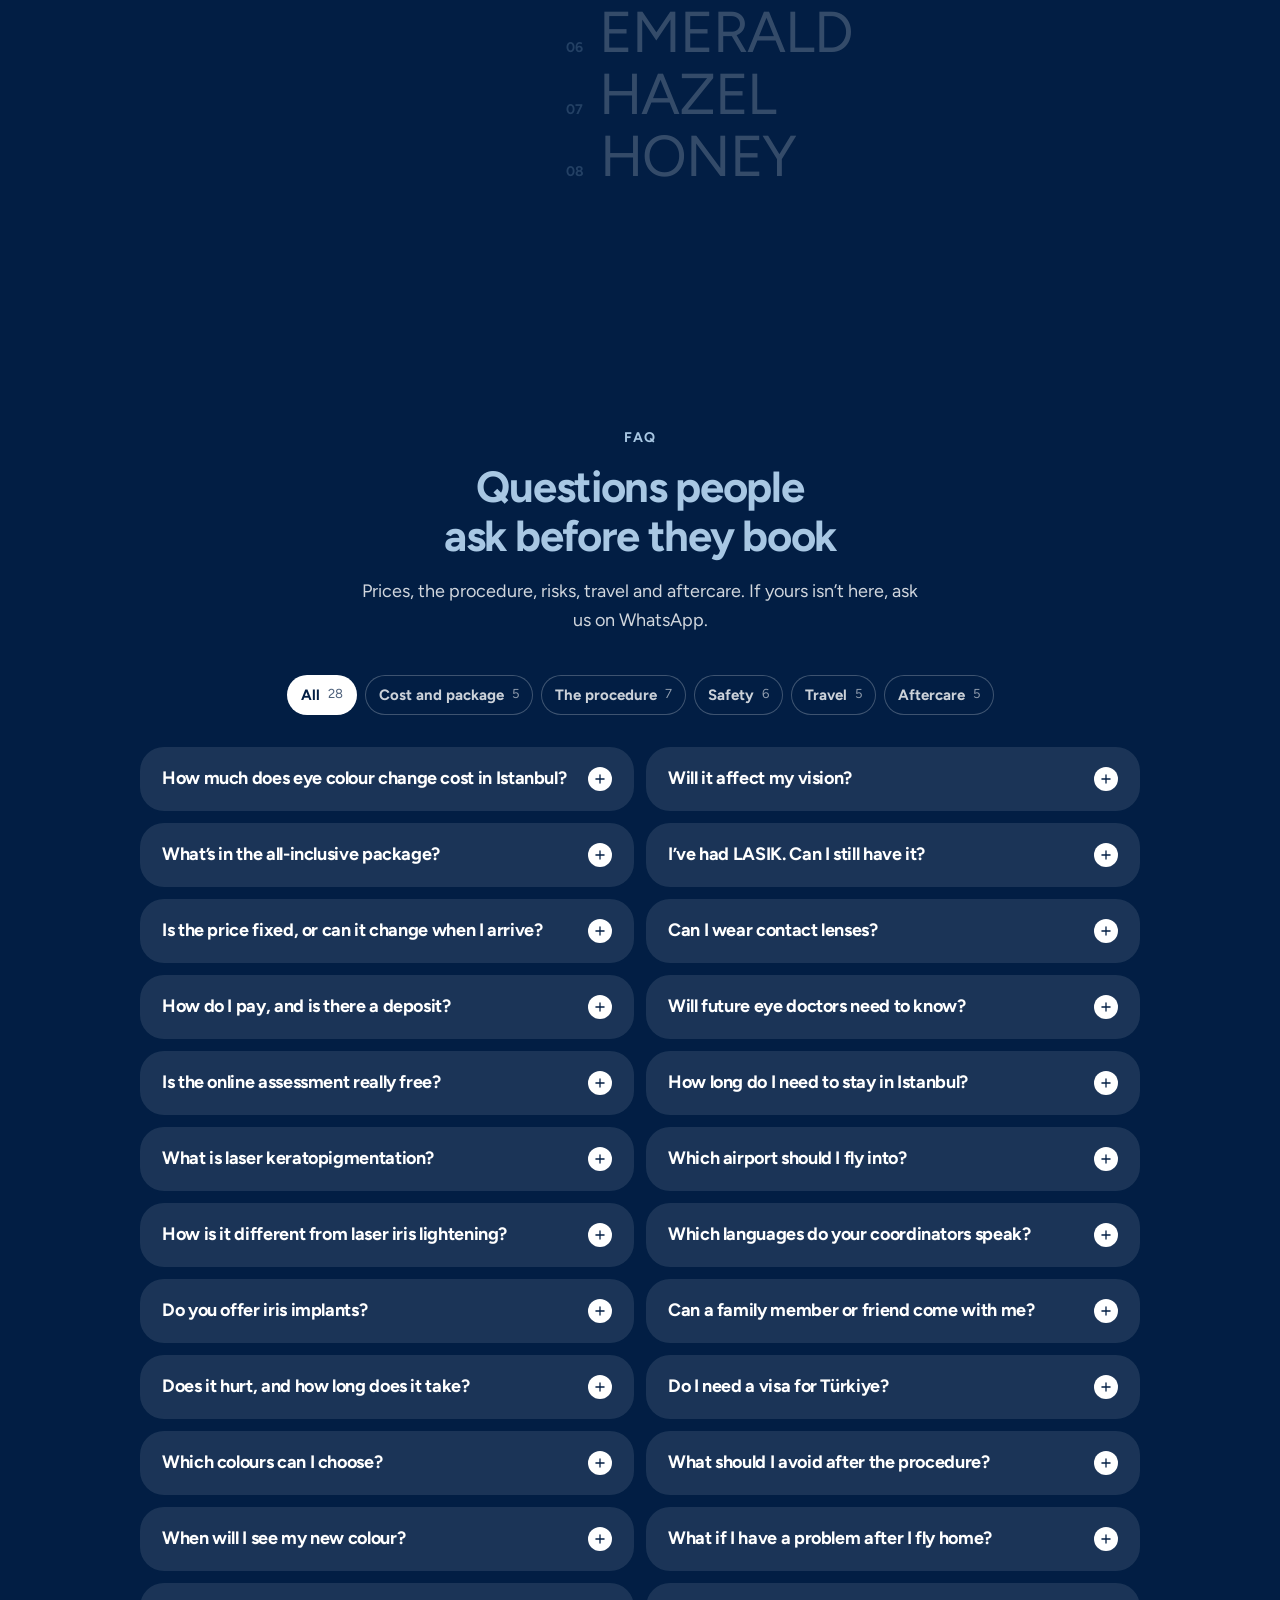
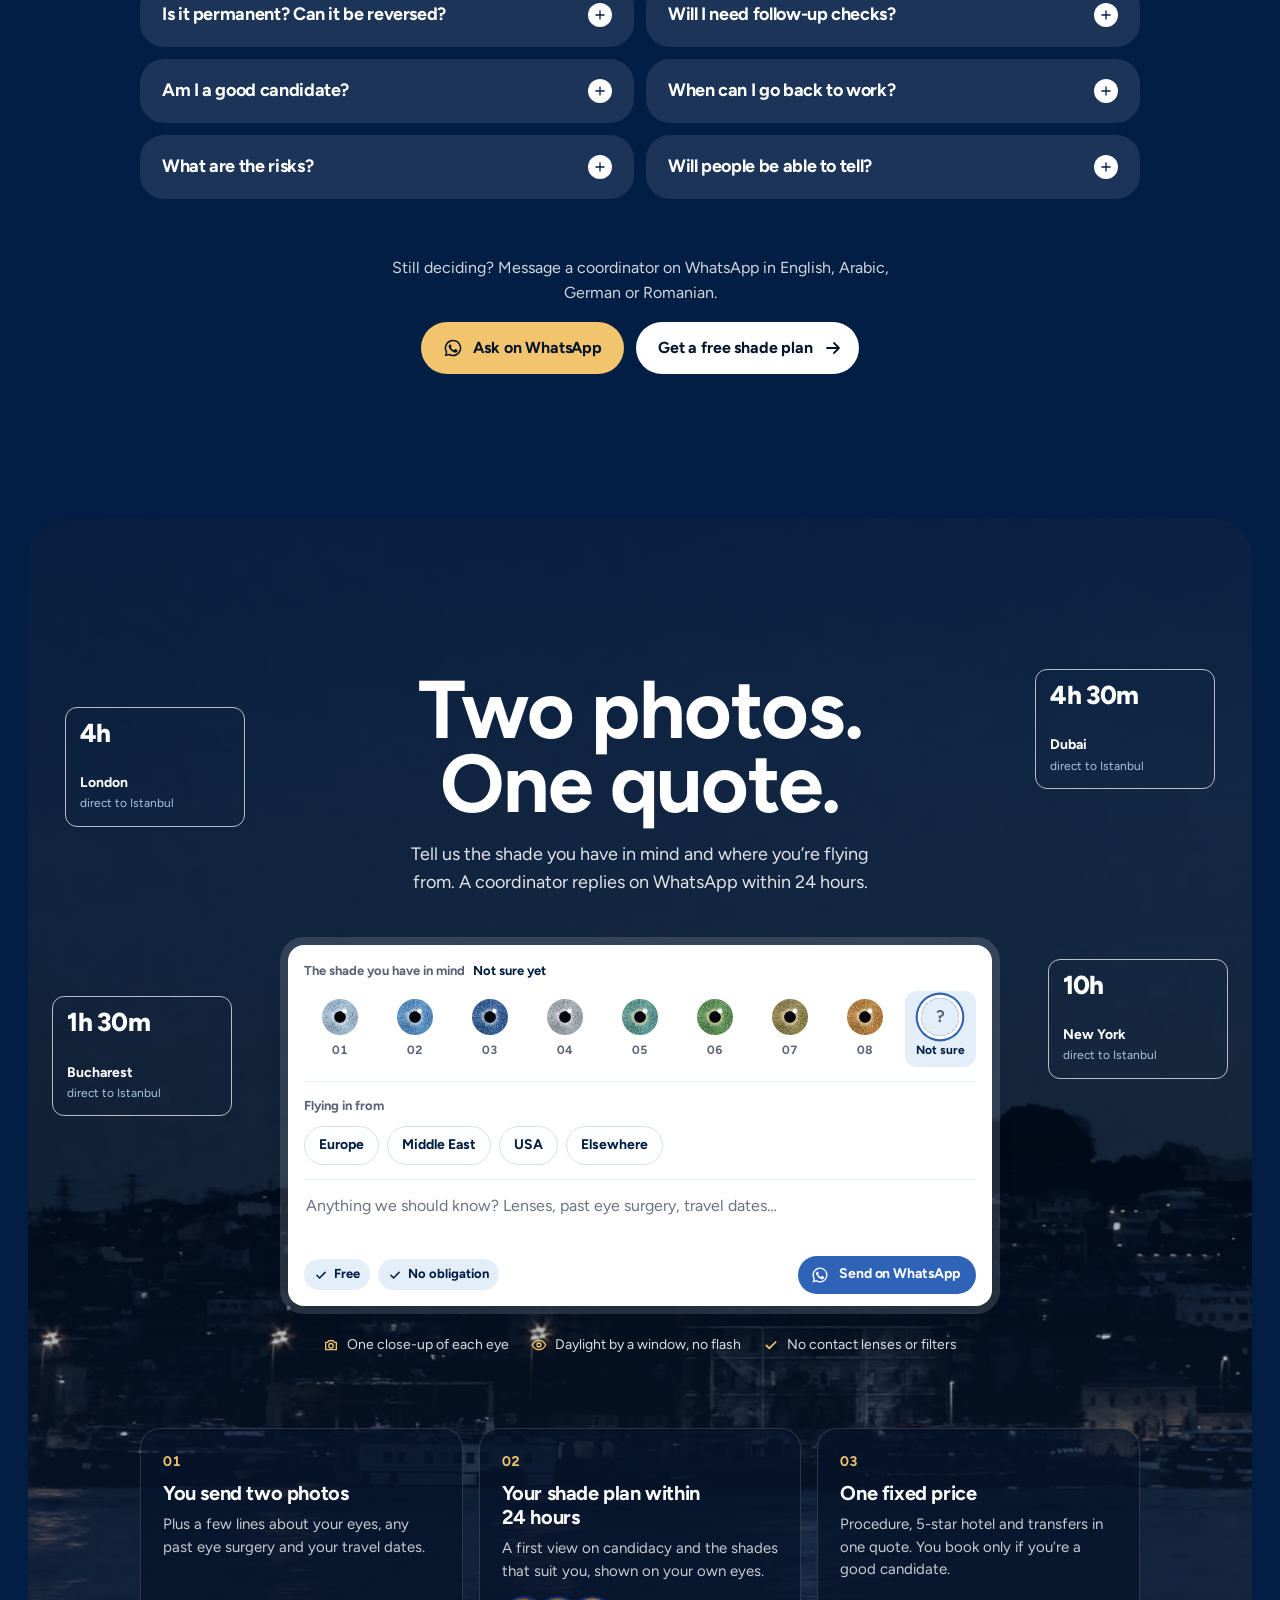
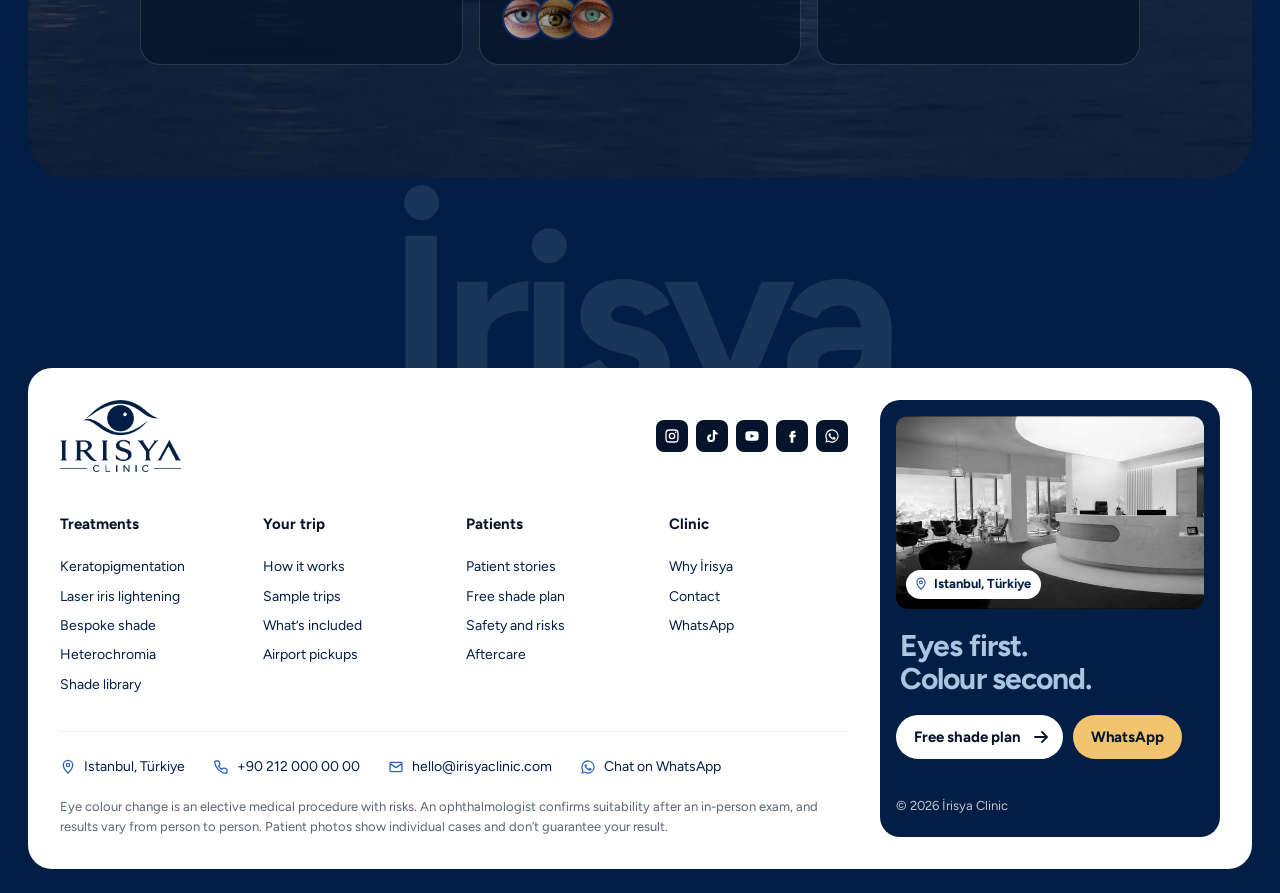
==== commit 794a4a41: "Cut a fast-paced hero film from the Kling clips in Higgsfield The hero background was a stand-in bui" ====
--- a/irisya-clinic/index.html
+++ b/irisya-clinic/index.html
@@ -129,17 +129,18 @@
 
 <!-- Hero -->
 <section class="hero" id="top">
-  <!-- Hero film: 16 s loop (eye, Istanbul, pickup, hotel, exam). The script picks the 1080p, 720p or
-       portrait file and starts it at 1 s, the frame hero.webp shows, so poster and film line up. -->
+  <!-- Hero film: 16 s fast-cut loop of the Kling clips (iris, Istanbul, pickup, exam, iris), made by
+       hero-film/irisya/build.py. The script picks the 1080p, 720p or portrait file and starts it at 1 s,
+       the frame hero.webp shows, so poster and film line up. Bump data-v and the ?v= on the posters after a re-render. -->
   <div class="hero-film" aria-hidden="true">
     <picture class="hero-poster">
-      <source media="(prefers-reduced-motion: reduce) and (max-aspect-ratio: 4/5) and (max-width: 700px)" srcset="assets/img/content/hero-still-portrait.webp" width="608" height="1080">
-      <source media="(prefers-reduced-motion: reduce)" srcset="assets/img/content/hero-still.webp" width="1920" height="1080">
-      <source media="(max-aspect-ratio: 4/5) and (max-width: 700px)" srcset="assets/img/content/hero-portrait.webp" width="608" height="1080">
-      <img src="assets/img/content/hero.webp" data-ph="Hero film, first frame" width="1920" height="1080" alt="" fetchpriority="high" decoding="async">
+      <source media="(prefers-reduced-motion: reduce) and (max-aspect-ratio: 4/5) and (max-width: 700px)" srcset="assets/img/content/hero-still-portrait.webp?v=2" width="608" height="1080">
+      <source media="(prefers-reduced-motion: reduce)" srcset="assets/img/content/hero-still.webp?v=2" width="1920" height="1080">
+      <source media="(max-aspect-ratio: 4/5) and (max-width: 700px)" srcset="assets/img/content/hero-portrait.webp?v=2" width="608" height="1080">
+      <img src="assets/img/content/hero.webp?v=2" data-ph="Hero film, first frame" width="1920" height="1080" alt="" fetchpriority="high" decoding="async">
     </picture>
     <video class="hero-video" id="heroVideo" muted loop playsinline preload="none" disablepictureinpicture disableremoteplayback tabindex="-1"
-           data-hd="assets/img/content/hero" data-sd="assets/img/content/hero-720" data-portrait="assets/img/content/hero-portrait"></video>
+           data-hd="assets/img/content/hero" data-sd="assets/img/content/hero-720" data-portrait="assets/img/content/hero-portrait" data-v="2"></video>
   </div>
 
   <div class="container">
@@ -1100,7 +1101,7 @@
 <a class="wa-float" href="#" data-whatsapp aria-label="Chat with us on WhatsApp"><svg><use href="#i-whatsapp"/></svg></a>
 <div class="toast" id="toast" role="status" aria-live="polite"></div>
 
-<script src="assets/js/main.js?v=10"></script>
+<script src="assets/js/main.js?v=11"></script>
 </body>
 </html>
 
